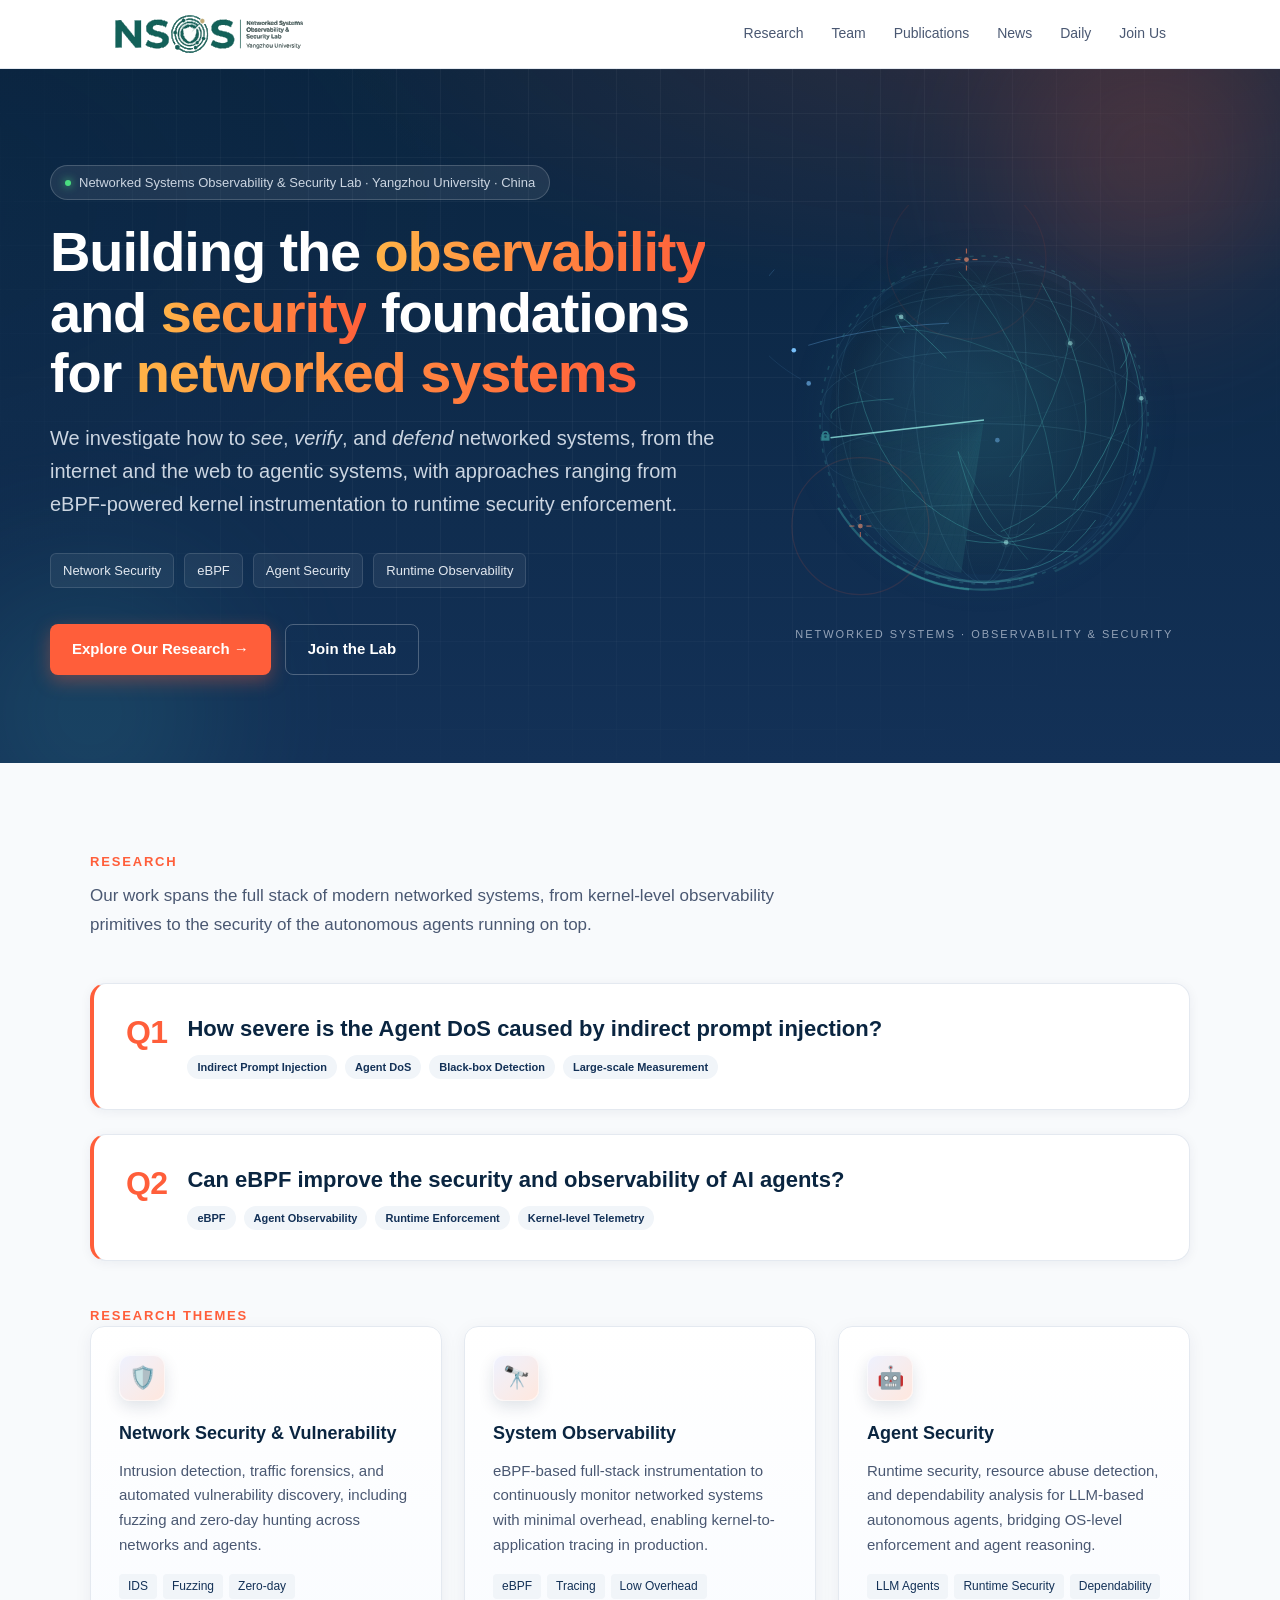
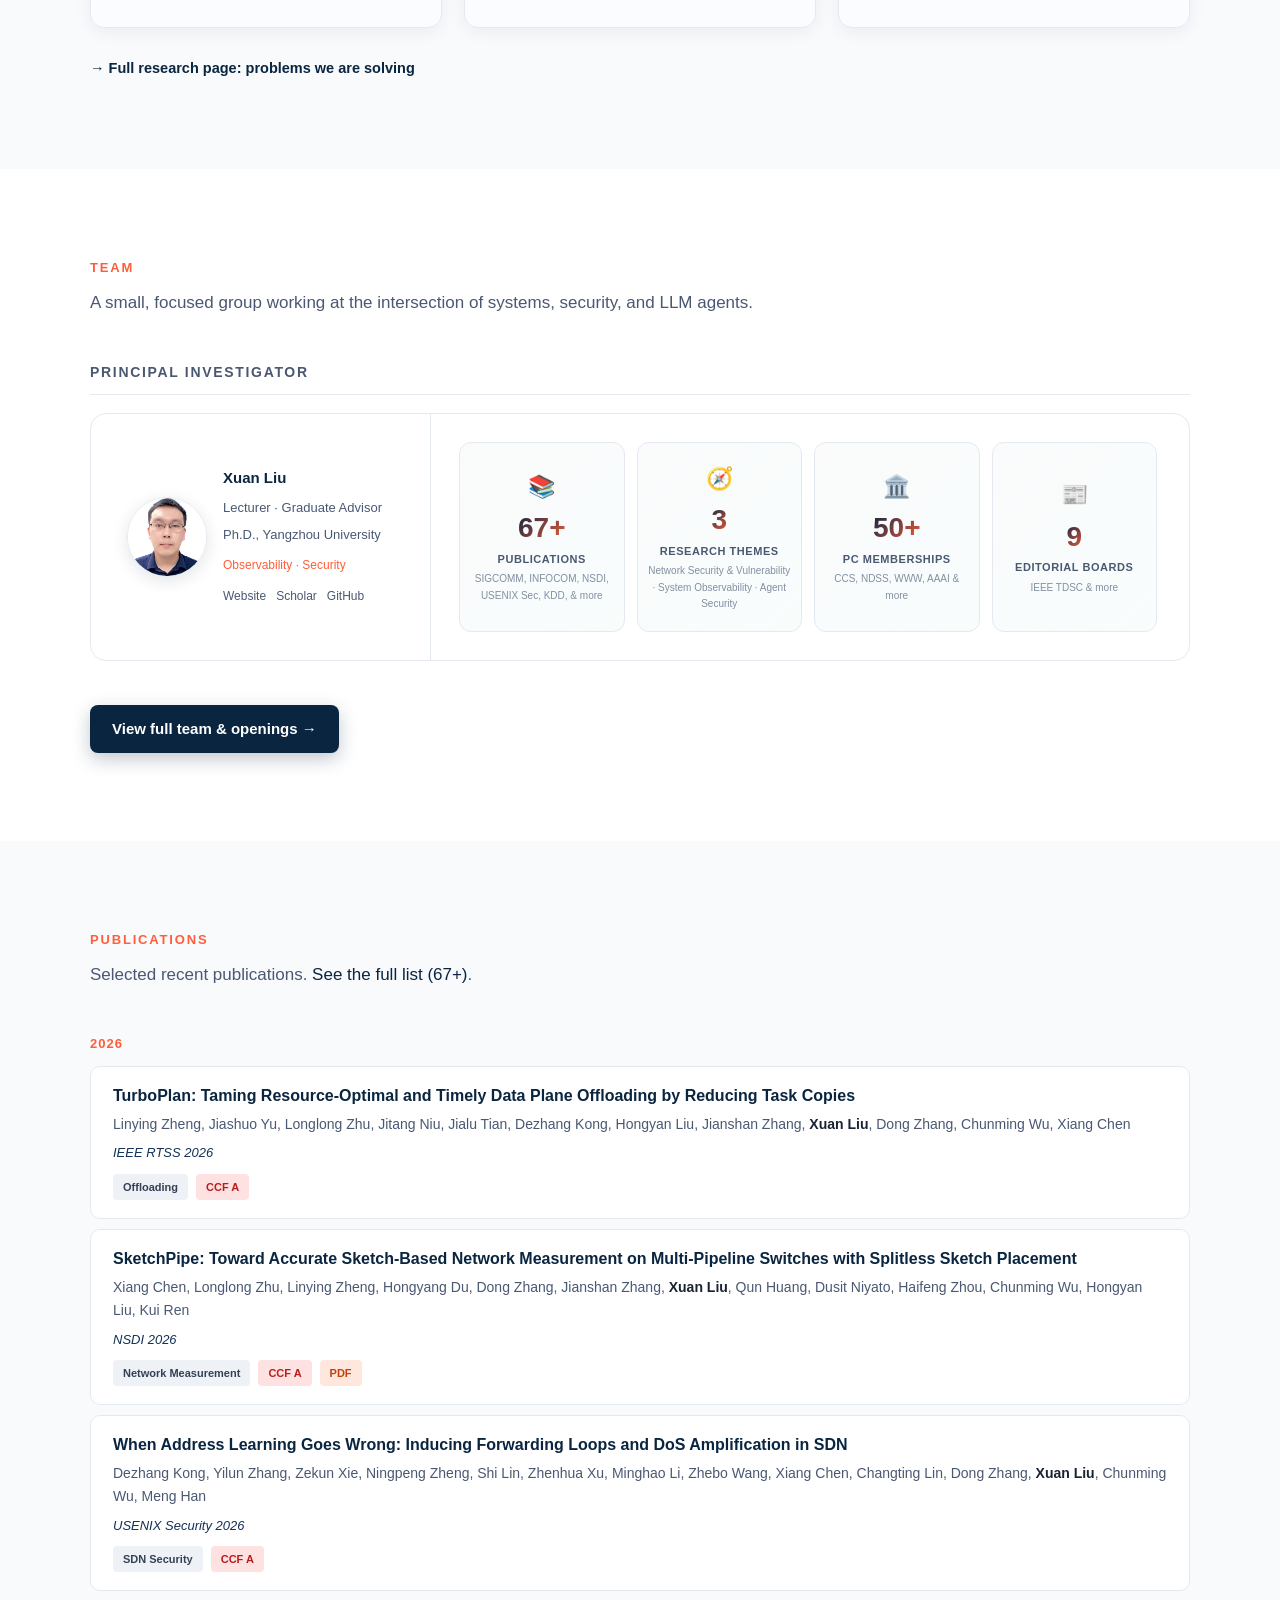
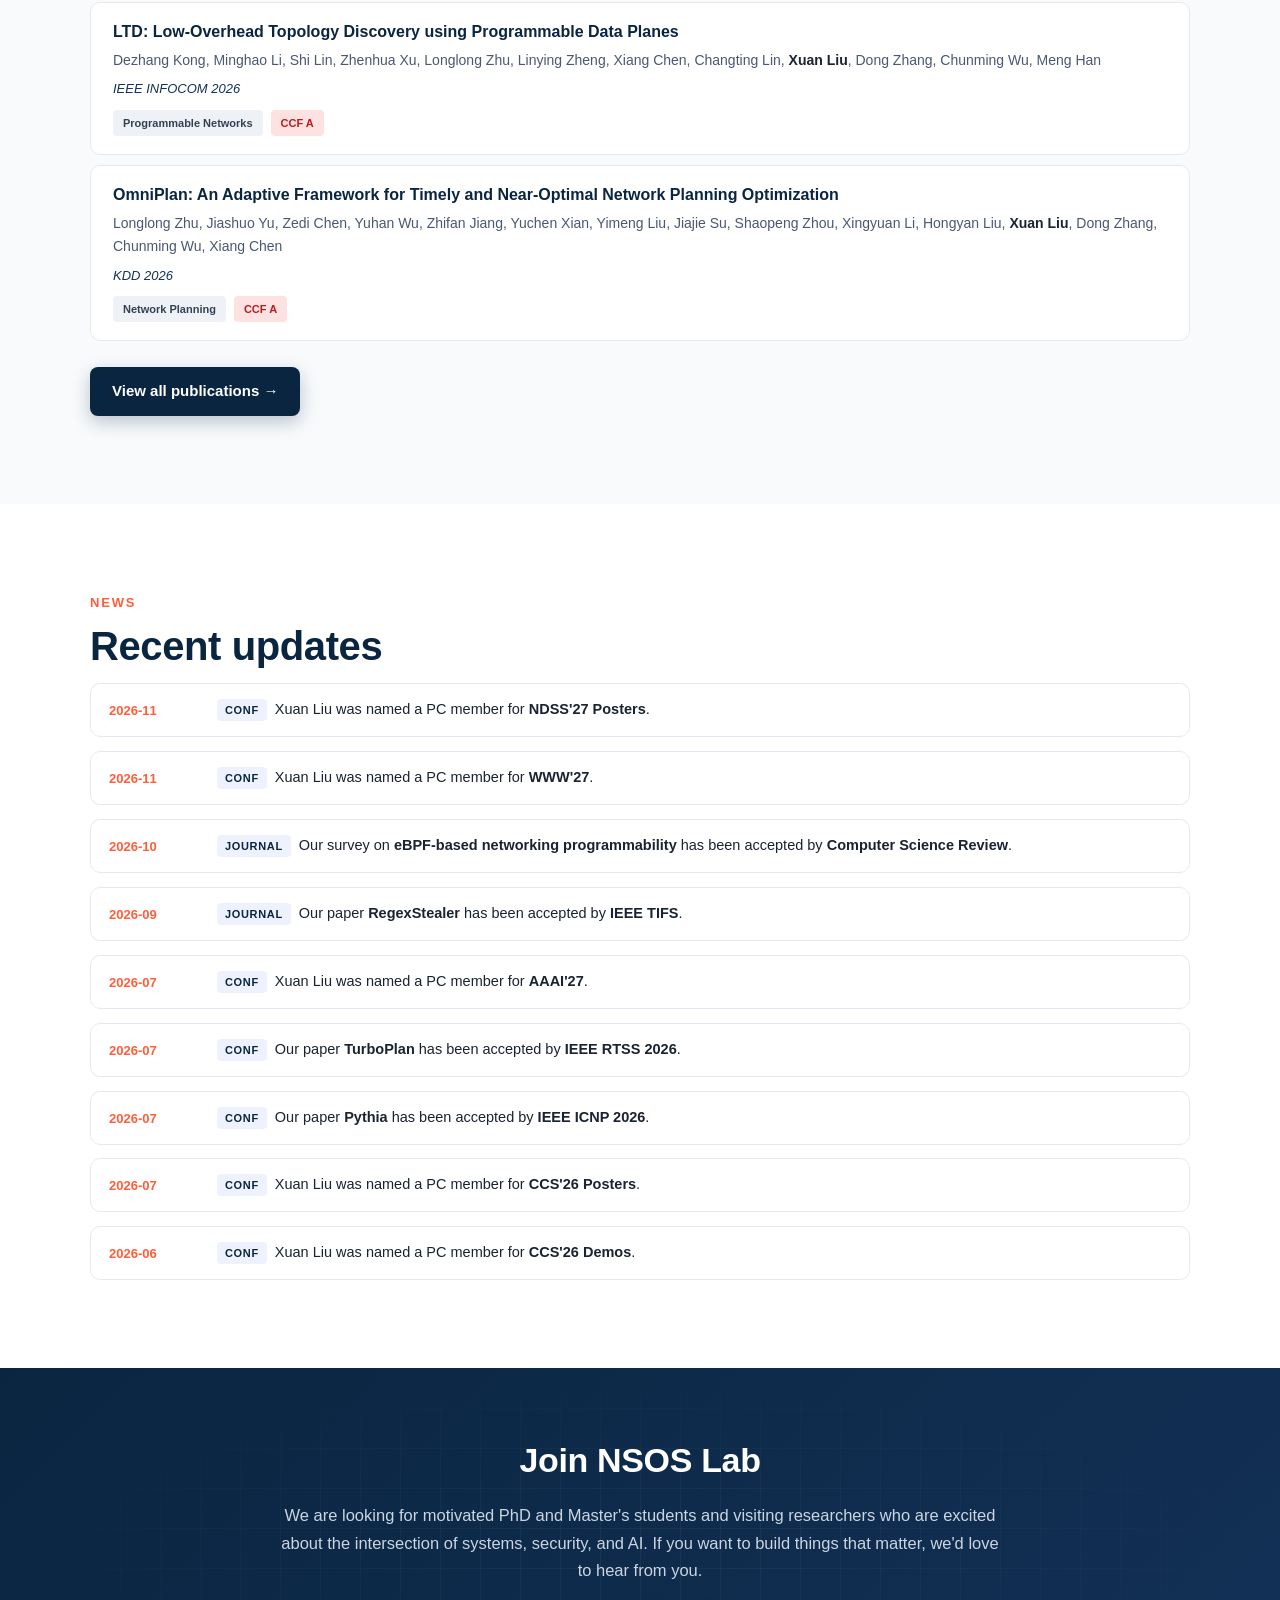
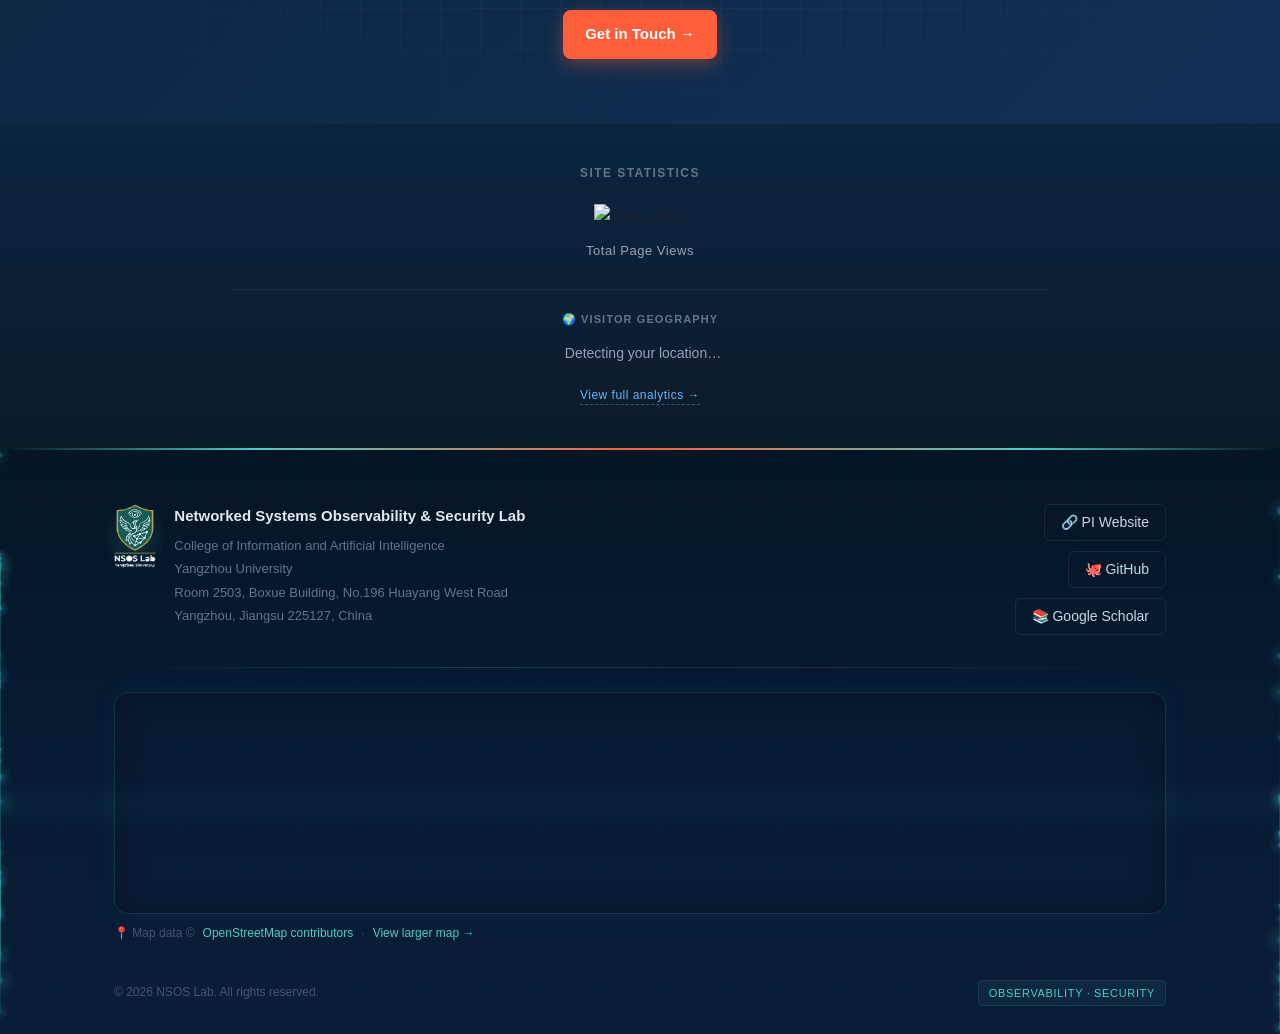
==== index.html @ 39556e84 "PC card subtitle: add WWW and AAAI" ====
<!DOCTYPE html>
<html lang="en">
<head>
<meta charset="UTF-8" />
<meta name="viewport" content="width=device-width, initial-scale=1.0" />
<link rel="icon" type="image/svg+xml" href="assets/favicon.svg" />
<link rel="icon" type="image/png" sizes="32x32" href="assets/favicon-32.png" />
<link rel="apple-touch-icon" href="assets/apple-touch-icon.png" />
<title>NSOS Lab — Networked Systems Observability &amp; Security, Yangzhou University</title>
<meta name="description" content="NSOS Lab at Yangzhou University: network security, eBPF-based system observability, and agent security research. Led by Xuan Liu." />
<link rel="canonical" href="https://nsos-lab.github.io/" />
<meta property="og:site_name" content="NSOS Lab" />
<meta property="og:type" content="website" />
<meta property="og:title" content="NSOS Lab — Networked Systems Observability &amp; Security, Yangzhou University" />
<meta property="og:description" content="NSOS Lab at Yangzhou University: network security, eBPF-based system observability, and agent security research. Led by Xuan Liu." />
<meta property="og:url" content="https://nsos-lab.github.io/" />
<meta property="og:image" content="https://nsos-lab.github.io/assets/og-card.png" />
<meta property="og:image:width" content="1200" />
<meta property="og:image:height" content="630" />
<meta property="og:locale" content="en_US" />
<meta name="twitter:card" content="summary_large_image" />
<meta name="twitter:title" content="NSOS Lab — Networked Systems Observability &amp; Security, Yangzhou University" />
<meta name="twitter:description" content="NSOS Lab at Yangzhou University: network security, eBPF-based system observability, and agent security research. Led by Xuan Liu." />
<meta name="twitter:image" content="https://nsos-lab.github.io/assets/og-card.png" />
<script type="application/ld+json">{"@context": "https://schema.org", "@type": "ResearchOrganization", "name": "Networked Systems Observability & Security Lab", "alternateName": "NSOS Lab", "url": "https://nsos-lab.github.io/", "logo": "https://nsos-lab.github.io/assets/nsos-lab-logo.jpg", "description": "NSOS Lab at Yangzhou University: network security, eBPF-based system observability, and agent security research. Led by Xuan Liu.", "parentOrganization": {"@type": "CollegeOrUniversity", "name": "Yangzhou University", "sameAs": "https://www.yzu.edu.cn/"}, "address": {"@type": "PostalAddress", "streetAddress": "Room 2503, Boxue Building, No.196 Huayang West Road", "addressLocality": "Yangzhou", "addressRegion": "Jiangsu", "postalCode": "225127", "addressCountry": "CN"}, "sameAs": ["http://liuxuan.website", "https://github.com/nsos-lab"]}</script>
<script type="application/ld+json">{"@context": "https://schema.org", "@type": "WebSite", "name": "NSOS Lab", "alternateName": "Networked Systems Observability & Security Lab", "url": "https://nsos-lab.github.io/"}</script>
<script type="application/ld+json">{"@context": "https://schema.org", "@type": "WebPage", "name": "NSOS Lab — Networked Systems Observability & Security, Yangzhou University", "url": "https://nsos-lab.github.io/", "description": "NSOS Lab at Yangzhou University: network security, eBPF-based system observability, and agent security research. Led by Xuan Liu.", "isPartOf": {"@type": "WebSite", "name": "NSOS Lab", "url": "https://nsos-lab.github.io/"}}</script>
<style>
  :root{
    --navy:#0A2540;
    --navy-2:#133157;
    --accent:#FF5E3A;
    --accent-2:#FFB347;
    --bg:#F8FAFC;
    --bg-alt:#FFFFFF;
    --text:#1A2332;
    --text-soft:#4A5872;
    --border:#E4E9F0;
  }
  *{box-sizing:border-box;margin:0;padding:0}
  html{scroll-behavior:smooth}
  body{
    font-family:-apple-system,BlinkMacSystemFont,"Inter","Segoe UI","Helvetica Neue",Arial,sans-serif;
    color:var(--text);
    background:var(--bg);
    line-height:1.65;
    -webkit-font-smoothing:antialiased;
  }
  a{color:var(--navy);text-decoration:none;transition:color .2s}
  a:hover{color:var(--accent)}
  code,pre{font-family:"JetBrains Mono",ui-monospace,Menlo,monospace}

  /* ===== Nav ===== */
  .nav{
    position:sticky;top:0;z-index:50;
    background:rgba(255,255,255,.92);
    backdrop-filter:saturate(180%) blur(12px);
    border-bottom:1px solid var(--border);
  }
  .nav-inner{
    max-width:1100px;margin:0 auto;padding:14px 24px;
    display:flex;align-items:center;justify-content:space-between;
  }
  .logo{display:flex;align-items:center;gap:10px;font-weight:700;color:var(--navy);font-size:18px}
  .logo-mark{
    height:40px;width:auto;display:block;
  }
  .nav-links{display:flex;gap:28px;font-size:14px;font-weight:500}
  .nav-links a{color:var(--text-soft)}
  .nav-links a:hover{color:var(--accent)}
  @media(max-width:720px){.nav-links{display:none}}

  /* ===== Hero ===== */
  .hero{
    background:
      radial-gradient(1200px 500px at 80% -10%,rgba(255,94,58,.15),transparent 60%),
      radial-gradient(1000px 600px at -10% 20%,rgba(19,49,87,.08),transparent 60%),
      linear-gradient(180deg,#0A2540 0%,#133157 100%);
    color:#fff;padding:96px 24px 88px;
    position:relative;overflow:hidden;
  }
  .hero::before{
    content:"";position:absolute;inset:0;
    background-image:
      linear-gradient(rgba(255,255,255,.04) 1px,transparent 1px),
      linear-gradient(90deg,rgba(255,255,255,.04) 1px,transparent 1px);
    background-size:44px 44px;
    mask-image:radial-gradient(ellipse at 50% 30%,black 40%,transparent 80%);
  }
  .hero-wrap{
    max-width:1180px;margin:0 auto;position:relative;z-index:2;
    display:grid;grid-template-columns:1.15fr .85fr;gap:24px;align-items:center;
  }
  .hero-badge{
    display:inline-flex;align-items:center;gap:8px;
    padding:6px 14px;border-radius:999px;
    background:rgba(255,255,255,.08);
    border:1px solid rgba(255,255,255,.18);
    font-size:13px;color:#CBD5E1;margin-bottom:22px;
  }
  .hero-badge .dot{width:6px;height:6px;border-radius:50%;background:#4ADE80;box-shadow:0 0 8px #4ADE80}
  .hero h1{
    font-size:clamp(34px,5vw,56px);
    line-height:1.08;letter-spacing:-.02em;font-weight:800;
    margin-bottom:18px;
  }
  .hero h1 .accent{
    background:linear-gradient(90deg,var(--accent-2),var(--accent));
    -webkit-background-clip:text;background-clip:text;color:transparent;
  }
  .hero .tagline{
    font-size:clamp(17px,1.6vw,20px);
    color:#CBD5E1;max-width:720px;margin-bottom:32px;
  }
  .hero-meta{display:flex;flex-wrap:wrap;gap:10px;margin-bottom:36px}
  .chip{
    font-size:13px;padding:6px 12px;border-radius:6px;
    background:rgba(255,255,255,.06);border:1px solid rgba(255,255,255,.12);
    color:#E2E8F0;
  }
  .hero-cta{display:flex;gap:14px;flex-wrap:wrap}
  .btn{
    display:inline-flex;align-items:center;gap:8px;
    padding:12px 22px;border-radius:8px;font-weight:600;font-size:15px;
    transition:transform .15s,box-shadow .15s;
  }
  .btn-primary{background:var(--accent);color:#fff;box-shadow:0 6px 18px rgba(255,94,58,.35)}
  .btn-primary:hover{transform:translateY(-1px);color:#fff;box-shadow:0 10px 24px rgba(255,94,58,.45)}
  .btn-ghost{background:transparent;color:#fff;border:1px solid rgba(255,255,255,.25)}
  .btn-ghost:hover{background:rgba(255,255,255,.08);color:#fff}

  /* ===== Section base ===== */
  section{padding:88px 24px}
  .section-inner{max-width:1100px;margin:0 auto}
  .section-kicker{
    font-size:13px;font-weight:700;letter-spacing:.14em;
    color:var(--accent);text-transform:uppercase;margin-bottom:10px;
  }
  .section-title{
    font-size:clamp(28px,3.2vw,40px);
    font-weight:800;color:var(--navy);line-height:1.15;letter-spacing:-.01em;
    margin-bottom:14px;
  }
  .section-lead{color:var(--text-soft);max-width:720px;margin-bottom:44px;font-size:17px}


  /* ===== Open problem cards ===== */
  .qcard{
    background:var(--bg-alt);border:1px solid var(--border);
    border-left:4px solid var(--accent);border-radius:16px;
    padding:30px 32px;margin-top:24px;
    box-shadow:0 2px 12px rgba(10,37,64,.06);
  }
  .qhead{display:flex;gap:20px;align-items:flex-start}
  .qnum{
    flex-shrink:0;font-size:32px;font-weight:800;line-height:1;
    color:var(--accent);letter-spacing:-.02em;padding-top:2px;
  }
  .qcard h3{
    font-size:clamp(18px,2vw,22px);color:var(--navy);
    line-height:1.32;font-weight:700;
  }
  .qmeta{display:flex;gap:8px;margin-top:12px;flex-wrap:wrap}
  .qtag{font-size:11px;font-weight:600;padding:3px 10px;border-radius:999px;background:#F1F5F9;color:var(--navy-2)}
  .qbody{margin-top:20px;max-width:860px}
  .qbody h4{
    font-size:12px;letter-spacing:.12em;text-transform:uppercase;
    color:var(--accent);margin-bottom:8px;font-weight:700;
  }
  .qbody p{font-size:14.5px;color:var(--text-soft)}
  .qsubhead{
    margin-top:44px;font-size:13px;font-weight:700;letter-spacing:.14em;
    color:var(--accent);text-transform:uppercase;
  }
  .more-link{display:inline-block;margin-top:28px;font-size:14.5px;font-weight:600;color:var(--navy)}
  .more-link:hover{color:var(--accent)}

  /* ===== Research ===== */
  .research-grid{
    display:grid;grid-template-columns:repeat(auto-fit,minmax(260px,1fr));gap:22px;
  }
  .rcard{
    background:#fff;border:1px solid var(--border);border-radius:14px;padding:28px;
    transition:transform .2s,box-shadow .2s,border-color .2s;
    position:relative;overflow:hidden;
  }
  .rcard:hover{transform:translateY(-4px);box-shadow:0 14px 32px rgba(10,37,64,.08);border-color:transparent}
  .rcard::before{
    content:"";position:absolute;top:0;left:0;right:0;height:3px;
    background:linear-gradient(90deg,var(--navy),var(--accent));
    opacity:0;transition:opacity .25s;
  }
  .rcard:hover::before{opacity:1}
  .ricon{
    width:46px;height:46px;border-radius:11px;
    background:linear-gradient(135deg,#EEF2FF,#FFE7DD);
    display:flex;align-items:center;justify-content:center;font-size:22px;margin-bottom:18px;
  }
  .rcard h3{font-size:18px;font-weight:700;color:var(--navy);margin-bottom:10px}
  .rcard p{color:var(--text-soft);font-size:15px}
  .rtags{display:flex;flex-wrap:wrap;gap:6px;margin-top:16px}
  .rtag{font-size:12px;color:var(--navy-2);background:#F1F5F9;padding:3px 9px;border-radius:4px}

  /* ===== Team ===== */
  #team{background:var(--bg-alt)}
  .team-group{margin-bottom:44px}
  .team-group:last-child{margin-bottom:0}
  .team-group-title{
    font-size:14px;font-weight:700;letter-spacing:.12em;text-transform:uppercase;
    color:var(--text-soft);margin-bottom:18px;padding-bottom:10px;border-bottom:1px solid var(--border);
  }
  .team-grid{display:grid;grid-template-columns:repeat(auto-fill,minmax(220px,1fr));gap:18px}
  /* PI layout: unified card */
  .pi-layout{
    display:grid;
    grid-template-columns:minmax(340px,auto) 1fr;
    gap:0;
    background:#fff;
    border:1px solid var(--border);
    border-radius:16px;
    overflow:hidden;
  }
  @media(max-width:800px){.pi-layout{grid-template-columns:1fr}}
  .pi-left{
    padding:32px 32px 32px 36px;
    display:flex;flex-direction:row;align-items:center;gap:20px;
    border-right:1px solid var(--border);
  }
  @media(max-width:800px){.pi-left{flex-direction:column;border-right:none;border-bottom:1px solid var(--border);text-align:center;padding:28px 24px}}
  .pi-left .member{background:transparent;border:none;padding:0;gap:16px;width:auto;flex-direction:row;align-items:center}
  @media(max-width:800px){.pi-left .member{flex-direction:column}}
  .pi-left .avatar{width:80px;height:80px;font-size:24px;box-shadow:0 4px 16px rgba(10,37,64,.12)}
  .pi-left .member-info{display:flex;flex-direction:column;gap:4px}
  .pi-right{
    padding:28px 32px 28px 28px;
    display:grid;grid-template-columns:repeat(4,1fr);gap:12px;
    align-content:center;
  }
  @media(max-width:1000px) and (min-width:801px){.pi-right{grid-template-columns:1fr 1fr;gap:12px}}
  @media(max-width:800px){.pi-right{grid-template-columns:1fr 1fr;gap:12px;padding:24px}}
  .stat-card{
    background:linear-gradient(135deg,rgba(10,37,64,.02),rgba(78,205,196,.04));
    border:1px solid var(--border);
    border-radius:12px;padding:18px 10px;
    display:flex;flex-direction:column;align-items:center;justify-content:center;
    text-align:center;transition:all .3s ease;position:relative;overflow:hidden;
  }
  .stat-card:hover{border-color:var(--accent-2);transform:translateY(-3px);box-shadow:0 8px 24px rgba(78,205,196,.12)}
  .stat-icon{font-size:22px;margin-bottom:8px}
  a.stat-card{text-decoration:none;color:inherit}
  .stat-card.clickable{cursor:pointer}
  .stat-hint{position:absolute;top:8px;right:10px;font-size:11px;color:var(--accent);opacity:0;transition:opacity .25s;font-weight:600}
  .stat-card:hover .stat-hint{opacity:1}
  /* ===== Stat detail modals ===== */
  .stat-modal{position:fixed;inset:0;z-index:200;display:none;align-items:center;justify-content:center;padding:24px;background:rgba(10,37,64,.55);backdrop-filter:blur(4px)}
  .stat-modal.open{display:flex;animation:modalFade .25s ease}
  .stat-modal-card{background:#fff;border-radius:16px;max-width:540px;width:100%;max-height:80vh;overflow-y:auto;padding:30px 30px 24px;position:relative;box-shadow:0 24px 64px rgba(10,37,64,.3)}
  .stat-modal.open .stat-modal-card{animation:modalPop .32s cubic-bezier(.2,.8,.3,1.08)}
  .stat-modal-card::before{content:'';position:absolute;top:0;left:0;right:0;height:4px;background:linear-gradient(90deg,var(--navy),var(--accent));border-radius:16px 16px 0 0}
  @keyframes modalFade{from{opacity:0}}
  @keyframes modalPop{from{opacity:0;transform:translateY(18px) scale(.97)}}
  .stat-modal-card::-webkit-scrollbar{width:6px}
  .stat-modal-card::-webkit-scrollbar-thumb{background:var(--border);border-radius:3px}
  .stat-modal-card h3{margin:0 0 4px;font-size:19px;color:var(--navy);display:flex;align-items:center;gap:8px}
  .stat-modal-card h3::after{content:'';flex:0 0 28px;height:2px;background:var(--accent);border-radius:1px}
  .stat-modal-card .modal-sub{font-size:12.5px;color:var(--text-soft);margin-bottom:14px}
  .stat-modal-card .modal-foot{font-size:12px;color:var(--text-soft);margin-top:14px;padding-top:12px;border-top:1px solid var(--border)}
  .stat-modal-card ul{margin:0;padding:0;list-style:none}
  .stat-modal-card li{padding:9px 10px;margin:0 -10px;border-radius:8px;border-bottom:1px solid var(--border);font-size:14px;color:var(--text);display:flex;justify-content:space-between;gap:14px;align-items:baseline;transition:background .2s}
  .stat-modal-card li:hover{background:rgba(78,205,196,.07)}
  .stat-modal-card li:last-of-type{border-bottom:none}
  .stat-modal-card li .li-role{color:var(--text-soft);font-size:12px;white-space:nowrap;text-align:right}
  .stat-modal-card li .ptag{flex-shrink:0}
  .modal-close{position:absolute;top:14px;right:16px;border:none;background:none;font-size:22px;color:var(--text-soft);cursor:pointer;line-height:1;padding:2px;transition:color .2s,transform .2s}
  .modal-close:hover{color:var(--navy);transform:rotate(90deg)}
  .stat-number{font-size:28px;font-weight:800;background:linear-gradient(135deg,var(--navy),var(--accent));-webkit-background-clip:text;background-clip:text;color:transparent;line-height:1.1}
  .stat-label{font-size:11px;color:var(--text-soft);margin-top:6px;letter-spacing:.05em;text-transform:uppercase;font-weight:600}
  .stat-sub{font-size:10px;color:rgba(100,116,139,.8);margin-top:3px}
  .member{
    background:#fff;border:1px solid var(--border);border-radius:12px;padding:20px;
    display:flex;flex-direction:column;align-items:flex-start;gap:10px;
    transition:border-color .2s,transform .2s;
  }
  .member:hover{border-color:var(--accent);transform:translateY(-2px)}
  .avatar{
    width:56px;height:56px;border-radius:50%;
    background:linear-gradient(135deg,var(--navy),var(--accent));
    color:#fff;display:flex;align-items:center;justify-content:center;
    font-weight:700;font-size:18px;flex-shrink:0;object-fit:cover;
  }
  img.avatar{padding:0;border:1px solid var(--border)}
  .member-info{flex:1;min-width:0}
  .member-name{font-weight:700;color:var(--navy);font-size:15px}
  .member-role{font-size:13px;color:var(--text-soft);margin-top:2px}
  .member-interest{font-size:12px;color:var(--accent);margin-top:6px}
  .member-links{display:flex;gap:10px;margin-top:8px}
  .member-links a{font-size:12px;color:var(--text-soft)}
  .member-links a:hover{color:var(--accent)}

  /* ===== Publications ===== */
  .pub-year{
    font-size:13px;font-weight:700;color:var(--accent);
    letter-spacing:.08em;margin-bottom:12px;margin-top:28px;
  }
  .pub-year:first-of-type{margin-top:0}
  .pub{
    background:#fff;border:1px solid var(--border);border-radius:10px;
    padding:18px 22px;margin-bottom:10px;
    transition:border-color .2s;
  }
  .pub:hover{border-color:var(--navy)}
  .pub-title{font-weight:600;color:var(--navy);font-size:16px;line-height:1.4}
  .pub-title a:hover{color:var(--accent)}
  .pub-authors{font-size:14px;color:var(--text-soft);margin-top:6px}
  .pub-authors strong{color:var(--text);font-weight:600}
  .pub-venue{font-size:13px;color:var(--navy-2);margin-top:6px;font-style:italic}
  .pub-tags{display:flex;gap:8px;margin-top:10px;flex-wrap:wrap}
  .ptag{
    font-size:11px;font-weight:600;padding:3px 9px;border-radius:4px;
    background:#F1F5F9;color:var(--navy-2);border:1px solid transparent;
  }
  .ptag.pdf{background:#FFE7DD;color:#C2410C}
  .ptag.code{background:#DCFCE7;color:#166534}
  .ptag.tag-topic{background:#EEF2F7;color:#334155}
  .ptag.tier-a{background:#FEE2E2;color:#B91C1C;font-weight:700}
  .ptag.tier-b{background:#FFEDD5;color:#C2410C}
  .ptag.tier-c{background:#E0E7FF;color:#3730A3}
  .ptag.tier-sci{background:#DBEAFE;color:#1D4ED8}
  .ptag.tier-pre{background:#F3E8FF;color:#7E22CE}
  .ptag.tier-cn{background:#FEF9C3;color:#854D0E}
  .ptag.tier-ed{background:#F1F5F9;color:#475569}

  /* ===== News ===== */
  #news{background:var(--bg-alt)}
  .news-list{display:flex;flex-direction:column;gap:14px}
  .news-item{
    display:flex;gap:18px;padding:14px 18px;
    background:#fff;border:1px solid var(--border);border-radius:10px;
  }
  .news-date{
    flex-shrink:0;min-width:90px;font-size:13px;font-weight:700;color:var(--accent);
    padding-top:2px;
  }
  .news-body{flex:1;font-size:14.5px;color:var(--text)}
  .news-tag{
    display:inline-block;font-size:11px;font-weight:700;letter-spacing:.06em;
    padding:2px 8px;border-radius:4px;background:#EEF2FF;color:var(--navy);margin-right:8px;
  }

  /* ===== Join Us ===== */
  .join{
    background:linear-gradient(135deg,var(--navy),var(--navy-2));
    color:#fff;padding:64px 24px;text-align:center;
  }
  .join-inner{max-width:720px;margin:0 auto}
  .join h2{font-size:clamp(26px,3vw,34px);font-weight:800;margin-bottom:14px;letter-spacing:-.01em}
  .join p{color:#CBD5E1;margin-bottom:26px;font-size:16.5px}
  .join .btn-primary{background:var(--accent)}

  /* ===== Footer ===== */
  footer{
    background:linear-gradient(180deg,#041525 0%,#061A30 40%,#0A1E38 100%);
    color:#94A3B8;padding:0;font-size:14px;
    position:relative;overflow:hidden;
  }
  footer::before{
    content:"";position:absolute;top:0;left:0;right:0;height:2px;
    background:linear-gradient(90deg,transparent 0%,#4ECDC4 20%,#FF5E3A 50%,#4ECDC4 80%,transparent 100%);
    animation:footerGlow 4s ease-in-out infinite;
  }
  @keyframes footerGlow{
    0%,100%{opacity:.6}
    50%{opacity:1}
  }
  #footer-net{position:absolute;inset:0;width:100%;height:100%;display:block;z-index:0}
  .footer-content{position:relative;z-index:2}
  .footer-main{
    max-width:1100px;margin:0 auto;padding:56px 24px 32px;
    display:grid;grid-template-columns:auto 1fr auto;gap:40px;align-items:start;
  }
  .footer-brand{display:flex;align-items:flex-start;gap:18px}
  .footer-logo-wrap{
    position:relative;flex-shrink:0;
  }
  .footer-logo-wrap::after{
    content:"";position:absolute;inset:-8px;border-radius:50%;
    background:radial-gradient(circle,rgba(78,205,196,.15),transparent 70%);
    animation:logoPulse 3s ease-in-out infinite;
  }
  @keyframes logoPulse{
    0%,100%{opacity:.5;transform:scale(1)}
    50%{opacity:1;transform:scale(1.08)}
  }
  .footer-logo-wrap img{height:64px;width:auto;display:block;position:relative;z-index:1}
  .footer-brand-text strong{color:#E2E8F0;font-size:15px;display:block;margin-bottom:6px}
  .footer-brand-text span{font-size:13px;color:#64748B;line-height:1.7}
  .footer-links{display:flex;flex-direction:column;gap:10px;align-items:flex-end;justify-content:center}
  .footer-links a{
    color:#CBD5E1;font-size:14px;font-weight:500;
    padding:6px 16px;border-radius:6px;
    border:1px solid rgba(255,255,255,.08);
    transition:all .25s ease;display:inline-flex;align-items:center;gap:6px;
  }
  .footer-links a:hover{
    color:#4ECDC4;border-color:rgba(78,205,196,.4);
    background:rgba(78,205,196,.06);
    box-shadow:0 0 16px rgba(78,205,196,.12);
  }
  .footer-divider{
    max-width:1100px;margin:0 auto;padding:0 24px;
  }
  .footer-divider hr{
    border:none;height:1px;
    background:linear-gradient(90deg,transparent,rgba(78,205,196,.2),rgba(255,94,58,.15),transparent);
  }
  .footer-map{
    max-width:1100px;margin:0 auto;padding:24px 24px 20px;
  }
  .footer-map-frame{
    position:relative;border-radius:14px;overflow:hidden;
    border:1px solid rgba(78,205,196,.15);
    box-shadow:0 0 30px rgba(78,205,196,.06),inset 0 0 30px rgba(0,0,0,.3);
  }
  .footer-map-frame iframe{display:block;width:100%;height:220px;border:none}
  .footer-map-meta{
    margin-top:10px;font-size:12px;color:#475569;
    display:flex;align-items:center;gap:8px;
  }
  .footer-map-meta a{color:#4ECDC4;text-decoration:none;transition:color .2s}
  .footer-map-meta a:hover{color:#FF5E3A}
  .footer-bottom{
    max-width:1100px;margin:0 auto;padding:16px 24px 28px;
    display:flex;justify-content:space-between;align-items:center;
    font-size:12px;color:#475569;
  }
  .footer-bottom .tech-tag{
    font-size:11px;padding:3px 10px;border-radius:4px;
    background:rgba(78,205,196,.06);border:1px solid rgba(78,205,196,.12);
    color:#4ECDC4;letter-spacing:.06em;
  }
  @media(max-width:768px){
    .footer-main{grid-template-columns:1fr;text-align:center;gap:24px}
    .footer-brand{flex-direction:column;align-items:center}
    .footer-links{align-items:center}
    .footer-bottom{flex-direction:column;gap:8px;text-align:center}
  }

  /* ===================================================== */
  /* ===== VISUAL ENHANCEMENT LAYER (content unchanged) ===== */
  /* ===================================================== */

  /* --- Hero 3D globe stage (narrowed) --- */
  .globe-stage{
    position:relative;width:100%;max-width:430px;justify-self:center;
    aspect-ratio:1/1;z-index:2;
  }
  #globe-canvas{position:absolute;inset:0;width:100%;height:100%;display:block}
  .globe-caption{
    position:absolute;left:0;right:0;bottom:-8px;text-align:center;
    font-size:11px;letter-spacing:.18em;text-transform:uppercase;color:#94A3B8;
  }
  @media(max-width:900px){
    .hero-wrap{grid-template-columns:1fr;gap:36px}
    .globe-stage{max-width:300px;order:-1}
  }

  /* --- Animated glowing orbs in hero --- */
  .orb{position:absolute;border-radius:50%;filter:blur(70px);opacity:.5;pointer-events:none;z-index:0}
  .orb-1{width:420px;height:420px;background:radial-gradient(circle,rgba(255,94,58,.55),transparent 70%);top:-120px;right:-80px;animation:float1 14s ease-in-out infinite}
  .orb-2{width:380px;height:380px;background:radial-gradient(circle,rgba(78,205,196,.4),transparent 70%);bottom:-140px;left:-100px;animation:float2 18s ease-in-out infinite}
  @keyframes float1{0%,100%{transform:translate(0,0)}50%{transform:translate(-40px,40px)}}
  @keyframes float2{0%,100%{transform:translate(0,0)}50%{transform:translate(50px,-30px)}}

  /* --- Hero title shimmer sweep --- */
  .hero h1{position:relative}
  .hero h1 .accent{
    background:linear-gradient(90deg,var(--accent-2),var(--accent),var(--accent-2));
    background-size:200% auto;
    -webkit-background-clip:text;background-clip:text;color:transparent;
    animation:shine 5s linear infinite;
  }
  @keyframes shine{to{background-position:200% center}}

  /* --- 3D tilt cards --- */
  .rcard,.qcard,.member,.pub,.news-item{
    transform-style:preserve-3d;will-change:transform;
  }
  .rcard{
    background:linear-gradient(180deg,#ffffff,#FAFCFF);
    box-shadow:0 4px 18px rgba(10,37,64,.06);
    transition:transform .25s ease,box-shadow .3s,border-color .3s;
  }
  .rcard::after{
    content:"";position:absolute;top:0;left:-60%;width:40%;height:100%;
    background:linear-gradient(105deg,transparent,rgba(255,255,255,.7),transparent);
    transform:skewX(-20deg);transition:left .7s ease;pointer-events:none;
  }
  .rcard:hover::after{left:130%}
  .rcard:hover{
    box-shadow:0 22px 48px rgba(10,37,64,.16),0 0 0 1px rgba(255,94,58,.25);
  }

  /* --- Glowing icon --- */
  .ricon{
    position:relative;
    box-shadow:0 6px 16px rgba(10,37,64,.12),inset 0 0 0 1px rgba(255,255,255,.6);
    transition:transform .3s,box-shadow .3s;
  }
  .rcard:hover .ricon{
    transform:translateZ(30px) scale(1.08) rotate(-6deg);
    box-shadow:0 10px 26px rgba(255,94,58,.3);
  }

  /* --- Q card glow border on hover --- */
  .qcard{transition:transform .25s,box-shadow .25s,border-color .25s}
  .qcard:hover{box-shadow:0 18px 44px rgba(10,37,64,.12)}

  /* --- Member hover lift glow --- */
  .member:hover{box-shadow:0 16px 36px rgba(10,37,64,.12)}

  /* --- Scroll reveal --- */
  .reveal{
    opacity:0;transform:translateY(34px);
    transition:opacity .8s cubic-bezier(.2,.7,.2,1),transform .8s cubic-bezier(.2,.7,.2,1);
  }
  .reveal.visible{opacity:1;transform:translateY(0)}

  /* --- Nav scroll glow --- */
  .nav.scrolled{box-shadow:0 8px 30px rgba(10,37,64,.1)}

  /* --- Buttons glow pulse --- */
  .btn-primary{position:relative;overflow:hidden}
  .btn-primary::before{
    content:"";position:absolute;top:0;left:-80%;width:50%;height:100%;
    background:linear-gradient(100deg,transparent,rgba(255,255,255,.45),transparent);
    transform:skewX(-20deg);animation:btnshine 3.5s ease-in-out infinite;
  }
  @keyframes btnshine{0%,60%,100%{left:-80%}30%{left:140%}}

  /* --- Join section animated grid --- */
  .join{position:relative;overflow:hidden}
  .join::before{
    content:"";position:absolute;inset:0;
    background-image:
      linear-gradient(rgba(255,255,255,.05) 1px,transparent 1px),
      linear-gradient(90deg,rgba(255,255,255,.05) 1px,transparent 1px);
    background-size:40px 40px;
    mask-image:radial-gradient(ellipse at center,black,transparent 75%);
    pointer-events:none;
  }
  .join-inner{position:relative;z-index:1}

  /* --- Back to top glow --- */
  #back-to-top:hover{box-shadow:0 6px 24px rgba(255,94,58,.4)}

  @media (prefers-reduced-motion:reduce){
    *,*::before,*::after{animation:none!important;transition:none!important}
    .reveal{opacity:1;transform:none}
  }
</style>
</head>
<body>

<!-- ========== NAV ========== -->
<nav class="nav">
  <div class="nav-inner">
    <a href="#" class="logo">
      <img class="logo-mark" src="assets/nsos-lab-logo-horizontal.svg" alt="NSOS Lab" />
    </a>
    <div class="nav-links">
      <a href="research.html">Research</a>
      <a href="team.html">Team</a>
      <a href="#publications">Publications</a>
      <a href="#news">News</a>
      <a href="daily.html">Daily</a>
      <a href="#join">Join Us</a>
    </div>
  </div>
</nav>

<!-- ========== HERO ========== -->
<header class="hero">
  <div class="orb orb-1"></div>
  <div class="orb orb-2"></div>
  <div class="hero-wrap">
   <div class="hero-copy">
    <div class="hero-badge">
      <span class="dot"></span>
      <span>Networked Systems Observability & Security Lab · Yangzhou University · China</span>
    </div>
    <h1>
      Building the <span class="accent">observability</span><br/>
      and <span class="accent">security</span> foundations<br/>
      for <span class="accent">networked systems</span>
    </h1>
    <p class="tagline">
      We investigate how to <em>see</em>, <em>verify</em>, and <em>defend</em> networked systems, from the internet and the web to agentic systems, with approaches ranging from eBPF-powered kernel instrumentation to runtime security enforcement.
    </p>
    <div class="hero-meta">
      <span class="chip">Network Security</span>
      <span class="chip">eBPF</span>
      <span class="chip">Agent Security</span>
      <span class="chip">Runtime Observability</span>
    </div>
    <div class="hero-cta">
      <a href="#research" class="btn btn-primary">Explore Our Research →</a>
      <a href="#join" class="btn btn-ghost">Join the Lab</a>
    </div>
   </div>
   <div class="globe-stage">
     <canvas id="globe-canvas"></canvas>
     <div class="globe-caption">Networked Systems · Observability &amp; Security</div>
   </div>
  </div>
</header>

<!-- ========== RESEARCH ========== -->
<section id="research">
  <div class="section-inner">
    <div class="section-kicker">Research</div>
    <p class="section-lead">
      Our work spans the full stack of modern networked systems, from kernel-level observability primitives to the security of the autonomous agents running on top.
    </p>

    <div class="qcard">
      <div class="qhead">
        <div class="qnum">Q1</div>
        <div>
          <h3>How severe is the Agent DoS caused by indirect prompt injection?</h3>
          <div class="qmeta">
            <span class="qtag">Indirect Prompt Injection</span>
            <span class="qtag">Agent DoS</span>
            <span class="qtag">Black-box Detection</span>
            <span class="qtag">Large-scale Measurement</span>
          </div>
        </div>
      </div>
    </div>

    <div class="qcard">
      <div class="qhead">
        <div class="qnum">Q2</div>
        <div>
          <h3>Can eBPF improve the security and observability of AI agents?</h3>
          <div class="qmeta">
            <span class="qtag">eBPF</span>
            <span class="qtag">Agent Observability</span>
            <span class="qtag">Runtime Enforcement</span>
            <span class="qtag">Kernel-level Telemetry</span>
          </div>
        </div>
      </div>
    </div>

    <div class="qsubhead">Research Themes</div>
    <div class="research-grid">

      <div class="rcard">
        <div class="ricon">🛡️</div>
        <h3>Network Security &amp; Vulnerability</h3>
        <p>Intrusion detection, traffic forensics, and automated vulnerability discovery, including fuzzing and zero-day hunting across networks and agents.</p>
        <div class="rtags">
          <span class="rtag">IDS</span>
          <span class="rtag">Fuzzing</span>
          <span class="rtag">Zero-day</span>
        </div>
      </div>

      <div class="rcard">
        <div class="ricon">🔭</div>
        <h3>System Observability</h3>
        <p>eBPF-based full-stack instrumentation to continuously monitor networked systems with minimal overhead, enabling kernel-to-application tracing in production.</p>
        <div class="rtags">
          <span class="rtag">eBPF</span>
          <span class="rtag">Tracing</span>
          <span class="rtag">Low Overhead</span>
        </div>
      </div>

      <div class="rcard">
        <div class="ricon">🤖</div>
        <h3>Agent Security</h3>
        <p>Runtime security, resource abuse detection, and dependability analysis for LLM-based autonomous agents, bridging OS-level enforcement and agent reasoning.</p>
        <div class="rtags">
          <span class="rtag">LLM Agents</span>
          <span class="rtag">Runtime Security</span>
          <span class="rtag">Dependability</span>
        </div>
      </div>

    </div>
    <a class="more-link" href="research.html">→ Full research page: problems we are solving</a>
  </div>
</section>

<!-- ========== TEAM ========== -->
<section id="team">
  <div class="section-inner">
    <div class="section-kicker">Team</div>
    <p class="section-lead">
      A small, focused group working at the intersection of systems, security, and LLM agents.
    </p>

    <div class="team-group">
      <div class="team-group-title">Principal Investigator</div>
      <div class="pi-layout">
        <div class="pi-left">
          <div class="member">
            <img class="avatar" src="assets/team/xuan-liu.jpg?v=3" alt="Xuan Liu" />
            <div class="member-info">
              <div class="member-name">Xuan Liu</div>
              <div class="member-role">Lecturer · Graduate Advisor</div>
              <div class="member-role">Ph.D., Yangzhou University</div>
              <div class="member-interest">Observability · Security</div>
              <div class="member-links">
                <a href="http://liuxuan.website" target="_blank" rel="noopener">Website</a>
                <a href="https://scholar.google.com/citations?user=N95MHnkAAAAJ&hl=en" target="_blank" rel="noopener">Scholar</a>
                <a href="https://github.com/yusuf1126" target="_blank" rel="noopener">GitHub</a>
              </div>
            </div>
          </div>
        </div>
        <div class="pi-right">
          <a class="stat-card" href="publications.html">
            <div class="stat-icon">📚</div>
            <div class="stat-number">67+</div>
            <div class="stat-label">Publications</div>
            <div class="stat-sub">SIGCOMM, INFOCOM, NSDI, USENIX Sec, KDD, &amp; more</div>
            <span class="stat-hint">View →</span>
          </a>
          <a class="stat-card" href="research.html">
            <div class="stat-icon">🧭</div>
            <div class="stat-number">3</div>
            <div class="stat-label">Research Themes</div>
            <div class="stat-sub">Network Security &amp; Vulnerability · System Observability · Agent Security</div>
            <span class="stat-hint">View →</span>
          </a>
          <div class="stat-card clickable" onclick="openStatModal('modal-pc')">
            <div class="stat-icon">🏛️</div>
            <div class="stat-number">50+</div>
            <div class="stat-label">PC Memberships</div>
            <div class="stat-sub">CCS, NDSS, WWW, AAAI &amp; more</div>
            <span class="stat-hint">Details +</span>
          </div>
          <div class="stat-card clickable" onclick="openStatModal('modal-eb')">
            <div class="stat-icon">📰</div>
            <div class="stat-number">9</div>
            <div class="stat-label">Editorial Boards</div>
            <div class="stat-sub">IEEE TDSC & more</div>
            <span class="stat-hint">Details +</span>
          </div>
        </div>
      </div>
    </div>

    <div style="margin-top:26px">
      <a class="btn btn-primary" style="background:var(--navy);box-shadow:0 6px 18px rgba(10,37,64,.25)" href="team.html">View full team &amp; openings →</a>
    </div>

  </div>
</section>

<!-- ========== PUBLICATIONS ========== -->
<section id="publications">
  <div class="section-inner">
    <div class="section-kicker">Publications</div>
    <p class="section-lead">Selected recent publications. <a href="publications.html">See the full list (67+)</a>.</p>
    <div class="pub-year">2026</div>
    <div class="pub">
      <div class="pub-title">TurboPlan: Taming Resource-Optimal and Timely Data Plane Offloading by Reducing Task Copies</div>
      <div class="pub-authors">Linying Zheng, Jiashuo Yu, Longlong Zhu, Jitang Niu, Jialu Tian, Dezhang Kong, Hongyan Liu, Jianshan Zhang, <strong>Xuan Liu</strong>, Dong Zhang, Chunming Wu, Xiang Chen</div>
      <div class="pub-venue">IEEE RTSS 2026</div>
      <div class="pub-tags"><span class="ptag tag-topic">Offloading</span><span class="ptag tier-a">CCF A</span></div>
    </div>
    <div class="pub">
      <div class="pub-title"><a href="https://www.usenix.org/system/files/nsdi26-chen-xiang.pdf" target="_blank" rel="noopener">SketchPipe: Toward Accurate Sketch-Based Network Measurement on Multi-Pipeline Switches with Splitless Sketch Placement</a></div>
      <div class="pub-authors">Xiang Chen, Longlong Zhu, Linying Zheng, Hongyang Du, Dong Zhang, Jianshan Zhang, <strong>Xuan Liu</strong>, Qun Huang, Dusit Niyato, Haifeng Zhou, Chunming Wu, Hongyan Liu, Kui Ren</div>
      <div class="pub-venue">NSDI 2026</div>
      <div class="pub-tags"><span class="ptag tag-topic">Network Measurement</span><span class="ptag tier-a">CCF A</span><span class="ptag pdf">PDF</span></div>
    </div>
    <div class="pub">
      <div class="pub-title">When Address Learning Goes Wrong: Inducing Forwarding Loops and DoS Amplification in SDN</div>
      <div class="pub-authors">Dezhang Kong, Yilun Zhang, Zekun Xie, Ningpeng Zheng, Shi Lin, Zhenhua Xu, Minghao Li, Zhebo Wang, Xiang Chen, Changting Lin, Dong Zhang, <strong>Xuan Liu</strong>, Chunming Wu, Meng Han</div>
      <div class="pub-venue">USENIX Security 2026</div>
      <div class="pub-tags"><span class="ptag tag-topic">SDN Security</span><span class="ptag tier-a">CCF A</span></div>
    </div>
    <div class="pub">
      <div class="pub-title">LTD: Low-Overhead Topology Discovery using Programmable Data Planes</div>
      <div class="pub-authors">Dezhang Kong, Minghao Li, Shi Lin, Zhenhua Xu, Longlong Zhu, Linying Zheng, Xiang Chen, Changting Lin, <strong>Xuan Liu</strong>, Dong Zhang, Chunming Wu, Meng Han</div>
      <div class="pub-venue">IEEE INFOCOM 2026</div>
      <div class="pub-tags"><span class="ptag tag-topic">Programmable Networks</span><span class="ptag tier-a">CCF A</span></div>
    </div>
    <div class="pub">
      <div class="pub-title">OmniPlan: An Adaptive Framework for Timely and Near-Optimal Network Planning Optimization</div>
      <div class="pub-authors">Longlong Zhu, Jiashuo Yu, Zedi Chen, Yuhan Wu, Zhifan Jiang, Yuchen Xian, Yimeng Liu, Jiajie Su, Shaopeng Zhou, Xingyuan Li, Hongyan Liu, <strong>Xuan Liu</strong>, Dong Zhang, Chunming Wu, Xiang Chen</div>
      <div class="pub-venue">KDD 2026</div>
      <div class="pub-tags"><span class="ptag tag-topic">Network Planning</span><span class="ptag tier-a">CCF A</span></div>
    </div>
    <div style="margin-top:26px">
      <a class="btn btn-primary" style="background:var(--navy);box-shadow:0 6px 18px rgba(10,37,64,.25)" href="publications.html">View all publications →</a>
    </div>
  </div>
</section>

<!-- ========== NEWS ========== -->
<section id="news">
  <div class="section-inner">
    <div class="section-kicker">News</div>
    <h2 class="section-title">Recent updates</h2>

    <div class="news-list">
      <div class="news-item">
        <div class="news-date">2026-11</div>
        <div class="news-body"><span class="news-tag">CONF</span>Xuan Liu was named a PC member for <strong>NDSS'27 Posters</strong>.</div>
      </div>
      <div class="news-item">
        <div class="news-date">2026-11</div>
        <div class="news-body"><span class="news-tag">CONF</span>Xuan Liu was named a PC member for <strong>WWW'27</strong>.</div>
      </div>
      <div class="news-item">
        <div class="news-date">2026-10</div>
        <div class="news-body"><span class="news-tag">JOURNAL</span>Our survey on <strong>eBPF-based networking programmability</strong> has been accepted by <strong>Computer Science Review</strong>.</div>
      </div>
      <div class="news-item">
        <div class="news-date">2026-09</div>
        <div class="news-body"><span class="news-tag">JOURNAL</span>Our paper <strong>RegexStealer</strong> has been accepted by <strong>IEEE TIFS</strong>.</div>
      </div>
      <div class="news-item">
        <div class="news-date">2026-07</div>
        <div class="news-body"><span class="news-tag">CONF</span>Xuan Liu was named a PC member for <strong>AAAI'27</strong>.</div>
      </div>
      <div class="news-item">
        <div class="news-date">2026-07</div>
        <div class="news-body"><span class="news-tag">CONF</span>Our paper <strong>TurboPlan</strong> has been accepted by <strong>IEEE RTSS 2026</strong>.</div>
      </div>
      <div class="news-item">
        <div class="news-date">2026-07</div>
        <div class="news-body"><span class="news-tag">CONF</span>Our paper <strong>Pythia</strong> has been accepted by <strong>IEEE ICNP 2026</strong>.</div>
      </div>
      <div class="news-item">
        <div class="news-date">2026-07</div>
        <div class="news-body"><span class="news-tag">CONF</span>Xuan Liu was named a PC member for <strong>CCS'26 Posters</strong>.</div>
      </div>
      <div class="news-item">
        <div class="news-date">2026-06</div>
        <div class="news-body"><span class="news-tag">CONF</span>Xuan Liu was named a PC member for <strong>CCS'26 Demos</strong>.</div>
      </div>
    </div>
  </div>
</section>

<!-- ========== JOIN US ========== -->
<section id="join" class="join">
  <div class="join-inner">
    <h2>Join NSOS Lab</h2>
    <p>
      We are looking for motivated PhD and Master's students and visiting researchers who are excited about the intersection of systems, security, and AI. If you want to build things that matter, we'd love to hear from you.
    </p>
    <a href="mailto:yusuf@yzu.edu.cn" class="btn btn-primary">Get in Touch →</a>
  </div>
</section>

<!-- ========== VISITOR STATS ========== -->
<section id="stats" style="padding:40px 24px;background:linear-gradient(180deg,#0A2540 0%,#0D1B2A 100%);border-top:1px solid rgba(255,255,255,.06)">
  <div style="max-width:820px;margin:0 auto;text-align:center">
    <div style="font-size:12px;letter-spacing:.12em;text-transform:uppercase;color:#64748B;margin-bottom:20px;font-weight:600">Site Statistics</div>
    <div style="display:flex;justify-content:center;align-items:center;gap:48px;flex-wrap:wrap;margin-bottom:28px">
      <div style="display:flex;flex-direction:column;align-items:center;gap:8px">
        <img src="https://hits.sh/nsos-lab.github.io.svg?label=visits&color=4ECDC4&labelColor=1A6B5A" alt="Total Visits" style="height:28px"/>
        <div style="font-size:13px;color:#94A3B8;letter-spacing:.04em">Total Page Views</div>
      </div>
    </div>
    <div style="border-top:1px solid rgba(255,255,255,.06);padding-top:20px">
      <div style="font-size:11px;letter-spacing:.1em;text-transform:uppercase;color:#64748B;margin-bottom:14px;font-weight:600">🌍 Visitor Geography</div>
      <div id="visitor-geo" style="display:flex;justify-content:center;align-items:center;gap:24px;flex-wrap:wrap;font-size:14px;color:#94A3B8">
        <span style="display:inline-flex;align-items:center;gap:6px">
          <span id="geo-flag" style="font-size:20px"></span>
          <span id="geo-location">Detecting your location…</span>
        </span>
      </div>
      <div style="margin-top:16px">
        <a href="https://nsos-lab.goatcounter.com/" target="_blank" rel="noopener" style="font-size:12px;color:#64B5F6;text-decoration:none;letter-spacing:.04em;border-bottom:1px dashed rgba(100,181,246,.4);padding-bottom:2px;transition:all .2s">View full analytics →</a>
      </div>
    </div>
  </div>
</section>

<!-- ========== FOOTER ========== -->
<footer>
  <canvas id="footer-net"></canvas>
  <div class="footer-content">
    <div class="footer-main">
      <div class="footer-brand">
        <div class="footer-logo-wrap">
          <img src="assets/nsos-lab-logo-shield-footer.svg" alt="NSOS Lab" />
        </div>
        <div class="footer-brand-text">
          <strong>Networked Systems Observability &amp; Security Lab</strong>
          <span>College of Information and Artificial Intelligence<br/>Yangzhou University<br/>Room 2503, Boxue Building, No.196 Huayang West Road<br/>Yangzhou, Jiangsu 225127, China</span>
        </div>
      </div>
      <div></div>
      <div class="footer-links">
        <a href="http://liuxuan.website" target="_blank">🔗 PI Website</a>
        <a href="https://github.com/nsos-lab" target="_blank">🐙 GitHub</a>
        <a href="https://scholar.google.com/citations?user=N95MHnkAAAAJ&hl=en" target="_blank" rel="noopener">📚 Google Scholar</a>
      </div>
    </div>
    <div class="footer-divider"><hr/></div>
    <div class="footer-map">
      <div class="footer-map-frame">
        <iframe title="NSOS Lab location" src="https://www.openstreetmap.org/export/embed.html?bbox=119.3830%2C32.3389%2C119.3990%2C32.3469&layer=mapnik&marker=32.3429%2C119.3910" loading="lazy"></iframe>
      </div>
      <div class="footer-map-meta">
        <span>📍 Map data &copy;</span>
        <a href="https://www.openstreetmap.org/copyright" target="_blank" rel="noopener">OpenStreetMap contributors</a>
        <span>&middot;</span>
        <a href="https://www.openstreetmap.org/?mlat=32.3429&mlon=119.3910#map=16/32.3429/119.3910" target="_blank" rel="noopener">View larger map &rarr;</a>
      </div>
    </div>
    <div class="footer-bottom">
      <span>&copy; 2026 NSOS Lab. All rights reserved.</span>
      <span class="tech-tag">OBSERVABILITY · SECURITY</span>
    </div>
  </div>
</footer>

<button id="back-to-top" aria-label="Back to top" style="position:fixed;right:28px;bottom:28px;z-index:99;width:44px;height:44px;border-radius:50%;border:1px solid #E4E9F0;background:#FFFFFF;color:#FF5E3A;font-size:18px;display:flex;align-items:center;justify-content:center;padding:0;cursor:pointer;opacity:0;pointer-events:none;transition:opacity .3s;box-shadow:0 4px 16px rgba(10,37,64,.18)">&uarr;</button>
<script>
(function(){
  var reduce = window.matchMedia('(prefers-reduced-motion: reduce)').matches;
  var canvas=document.getElementById('globe-canvas');
  var ctx=canvas.getContext('2d');
  var W=0,H=0,DPR=1;

  var N=240, pts=[];
  (function(){
    var k=Math.PI*(3-Math.sqrt(5));
    for(var i=0;i<N;i++){
      var y=1-(i/(N-1))*2, rad=Math.sqrt(1-y*y), th=k*i;
      pts.push({x:Math.cos(th)*rad,y:y,z:Math.sin(th)*rad,hub:(i%26===0)});
    }
  })();

  var arcs=[];
  (function(){
    for(var a=0;a<14;a++){
      var i=Math.floor(Math.random()*N),j=Math.floor(Math.random()*N);
      while(j===i)j=Math.floor(Math.random()*N);
      arcs.push({a:i,b:j});
    }
  })();

  var grid=[];
  (function(){
    var SEG=64;
    [-.66,-.33,0,.33,.66].forEach(function(yy){
      var ring=[]; var rr=Math.sqrt(1-yy*yy);
      for(var t=0;t<=SEG;t++){var a=t/SEG*Math.PI*2;ring.push({x:Math.cos(a)*rr,y:yy,z:Math.sin(a)*rr});}
      grid.push(ring);
    });
    for(var p=0;p<6;p++){
      var phi=p/6*Math.PI, mer=[];
      for(var t=0;t<=SEG;t++){var a=t/SEG*Math.PI*2;mer.push({x:Math.cos(phi)*Math.cos(a),y:Math.sin(a),z:Math.sin(phi)*Math.cos(a)});}
      grid.push(mer);
    }
  })();

  var targets=[38,96,152,205].map(function(idx){return {idx:idx,phase:Math.random()};});

  var pings=[];
  for(var q=0;q<6;q++){pings.push({arc:q%arcs.length,u:Math.random(),sp:.0012+Math.random()*.001});}

  var sats=[];
  for(var s=0;s<4;s++){sats.push({ang:Math.random()*Math.PI*2,tilt:(Math.random()-.5)*.9,sp:.002+Math.random()*.0025,rr:1.35+Math.random()*.2});}

  /* ---- security: shield arcs, firewall, threats, locks ---- */
  var shieldArcs=[];
  (function(){
    for(var i=0;i<5;i++){
      shieldArcs.push({
        startAngle: Math.random()*Math.PI*2,
        sweep: 0.4+Math.random()*0.6,
        radius: 1.08+Math.random()*0.06,
        speed: 0.0008+Math.random()*0.001,
        tilt: (Math.random()-0.5)*0.8
      });
    }
  })();

  var firewallNodes=[];
  (function(){
    for(var i=0;i<3;i++){
      firewallNodes.push({
        startAngle: (i/3)*Math.PI*2,
        radius: 1.14,
        speed: -0.0006,
        tilt: 0.15
      });
    }
  })();

  var threatNodes=[73,148,219].map(function(idx){return {idx:idx,phase:Math.random()};});
  var lockedNodes=[26,85,130,188];

  var rotY=0,rotX=.32,targetRX=.32,mx=0,my=0,velY=.0035;
  var stage=canvas.parentElement;
  stage.addEventListener('mousemove',function(e){
    var r=stage.getBoundingClientRect();
    mx=(e.clientX-r.left)/r.width-.5; my=(e.clientY-r.top)/r.height-.5;
  });
  stage.addEventListener('mouseleave',function(){mx=0;my=0});

  function resize(){
    var r=stage.getBoundingClientRect();
    DPR=Math.min(window.devicePixelRatio||1,2);
    W=r.width;H=r.height;
    canvas.width=W*DPR;canvas.height=H*DPR;
    ctx.setTransform(DPR,0,0,DPR,0,0);
  }
  function rot(p,ay,ax){
    var cy=Math.cos(ay),sy=Math.sin(ay);
    var x1=p.x*cy+p.z*sy,z1=-p.x*sy+p.z*cy,y1=p.y;
    var cx=Math.cos(ax),sx=Math.sin(ax);
    return {x:x1,y:y1*cx-z1*sx,z:y1*sx+z1*cx};
  }
  var focal=3.2, radius=0;
  function project(v){
    var sc=focal/(focal-v.z);
    return {x:W/2+v.x*radius*sc,y:H/2+v.y*radius*sc,s:sc,z:v.z};
  }
  function bezierPoint(p0,p1,p2,u){
    var a=(1-u)*(1-u),b=2*(1-u)*u,c=u*u;
    return {x:a*p0.x+b*p1.x+c*p2.x,y:a*p0.y+b*p1.y+c*p2.y};
  }

  var t0=performance.now();
  function frame(now){
    var time=now-t0;
    ctx.clearRect(0,0,W,H);
    radius=Math.min(W,H)*0.36;
    var cxp=W/2,cyp=H/2;

    if(!reduce){targetRX=.32+my*0.7;rotY+=velY+mx*0.012;rotX+=(targetRX-rotX)*0.05;}
    var ay=rotY,ax=rotX;

    var g=ctx.createRadialGradient(cxp,cyp,radius*.2,cxp,cyp,radius*1.25);
    g.addColorStop(0,'rgba(78,205,196,0.20)');
    g.addColorStop(.6,'rgba(78,205,196,0.08)');
    g.addColorStop(1,'rgba(10,37,64,0)');
    ctx.fillStyle=g;ctx.beginPath();ctx.arc(cxp,cyp,radius*1.25,0,Math.PI*2);ctx.fill();

    var sg=ctx.createRadialGradient(cxp-radius*.4,cyp-radius*.4,radius*.1,cxp,cyp,radius);
    sg.addColorStop(0,'rgba(24,52,82,0.42)');
    sg.addColorStop(.8,'rgba(14,30,50,0.30)');
    sg.addColorStop(1,'rgba(10,25,42,0.12)');
    ctx.fillStyle=sg;ctx.beginPath();ctx.arc(cxp,cyp,radius,0,Math.PI*2);ctx.fill();

    /* firewall ring: dashed ring rotating around sphere */
    ctx.save();
    ctx.beginPath();
    ctx.arc(cxp,cyp,radius*1.06,0,Math.PI*2);
    ctx.strokeStyle='rgba(78,205,196,0.18)';
    ctx.lineWidth=1.5;
    ctx.setLineDash([4,8]);
    ctx.lineDashOffset=-time*0.02;
    ctx.stroke();
    ctx.setLineDash([]);
    ctx.restore();

    /* shield arcs: protective arcs */
    shieldArcs.forEach(function(arc){
      if(!reduce) arc.startAngle+=arc.speed;
      var r=arc.radius*radius;
      ctx.beginPath();
      for(var i=0;i<=32;i++){
        var t=i/32;
        var theta=arc.startAngle+arc.sweep*t;
        var x3=Math.cos(theta)*r;
        var y3=Math.sin(theta)*r*Math.cos(arc.tilt);
        var z3=Math.sin(theta)*r*Math.sin(arc.tilt);
        var depth=(z3+radius)/(2*radius);
        if(i===0)ctx.moveTo(cxp+x3,cyp+y3);
        else ctx.lineTo(cxp+x3,cyp+y3);
      }
      var alpha=0.25+0.15*Math.sin(time*0.002+arc.startAngle);
      ctx.strokeStyle='rgba(78,205,196,'+alpha.toFixed(3)+')';
      ctx.lineWidth=2.2;
      ctx.stroke();
    });

    grid.forEach(function(line){
      var pp=line.map(function(v){var rz=rot(v,ay,ax);return {p:project(rz),z:rz.z};});
      for(var i=0;i<pp.length-1;i++){
        var f=Math.max(0,((pp[i].z+pp[i+1].z)/2+1)/2);
        ctx.beginPath();ctx.moveTo(pp[i].p.x,pp[i].p.y);ctx.lineTo(pp[i+1].p.x,pp[i+1].p.y);
        ctx.strokeStyle='rgba(120,200,220,'+(0.05+0.16*f).toFixed(3)+')';
        ctx.lineWidth=.6;ctx.stroke();
      }
    });

    arcs.forEach(function(arc){
      var A=pts[arc.a],B=pts[arc.b];
      var mid={x:(A.x+B.x)/2,y:(A.y+B.y)/2,z:(A.z+B.z)/2};
      var ml=Math.hypot(mid.x,mid.y,mid.z)||1;
      mid={x:mid.x/ml*1.05,y:mid.y/ml*1.05,z:mid.z/ml*1.05};
      var pA=project(rot(A,ay,ax)),pM=project(rot(mid,ay,ax)),pB=project(rot(B,ay,ax));
      var depth=(pA.z+pB.z)/2, alpha=.08+.38*Math.max(0,(depth+1)/2);
      ctx.beginPath();ctx.moveTo(pA.x,pA.y);ctx.quadraticCurveTo(pM.x,pM.y,pB.x,pB.y);
      ctx.strokeStyle='rgba(88,210,202,'+alpha.toFixed(3)+')';ctx.lineWidth=1;ctx.stroke();
    });

    var proj=[];
    for(var i=0;i<pts.length;i++){var rv=rot(pts[i],ay,ax);proj.push({p:project(rv),z:rv.z,hub:pts[i].hub});}
    var order=proj.map(function(_,i){return i});order.sort(function(a,b){return proj[a].z-proj[b].z});
    order.forEach(function(idx){
      var q=proj[idx],front=(q.z+1)/2,size=(.8+front*1.9)*q.s;
      if(q.hub){
        var pulse=.6+.4*Math.sin(time*.004+idx);
        ctx.beginPath();ctx.arc(q.p.x,q.p.y,size*3.4*pulse,0,Math.PI*2);
        ctx.fillStyle='rgba(255,94,58,'+(0.16*front+0.03).toFixed(3)+')';ctx.fill();
        ctx.beginPath();ctx.arc(q.p.x,q.p.y,size*1.6,0,Math.PI*2);
        ctx.fillStyle='rgba(255,104,68,'+(0.55+0.4*front).toFixed(3)+')';ctx.fill();
      } else {
        ctx.beginPath();ctx.arc(q.p.x,q.p.y,size,0,Math.PI*2);
        var mix=front,rC=Math.round(88+(255-88)*mix*.5),gC=Math.round(210-(210-104)*mix*.6),bC=Math.round(202-(202-68)*mix*.5);
        ctx.fillStyle='rgba('+rC+','+gC+','+bC+','+(0.25+0.7*front).toFixed(3)+')';ctx.fill();
      }
    });

    targets.forEach(function(tg){
      var v=rot(pts[tg.idx],ay,ax);
      if(v.z<0.15)return;
      var pr=project(v),front=(v.z+1)/2;
      var cyc=((time*.0007+tg.phase)%1);
      var rr2=6+cyc*radius*.55;
      ctx.beginPath();ctx.arc(pr.x,pr.y,rr2,0,Math.PI*2);
      ctx.strokeStyle='rgba(255,94,58,'+((1-cyc)*0.7*front).toFixed(3)+')';ctx.lineWidth=1.3;ctx.stroke();
      var L=11;
      ctx.strokeStyle='rgba(255,130,90,'+(0.85*front).toFixed(3)+')';ctx.lineWidth=1.2;
      [[0,-1],[0,1],[-1,0],[1,0]].forEach(function(d){
        ctx.beginPath();
        ctx.moveTo(pr.x+d[0]*(L-5),pr.y+d[1]*(L-5));
        ctx.lineTo(pr.x+d[0]*L,pr.y+d[1]*L);ctx.stroke();
      });
      ctx.beginPath();ctx.arc(pr.x,pr.y,2.4,0,Math.PI*2);ctx.fillStyle='rgba(255,150,110,'+(0.9*front).toFixed(3)+')';ctx.fill();
    });

    /* lock icons on secured nodes */
    lockedNodes.forEach(function(idx){
      var v=rot(pts[idx],ay,ax);
      if(v.z<0.1)return;
      var pr=project(v),front=(v.z+1)/2;
      var lx=pr.x, ly=pr.y-12*pr.s;
      var lw=7*pr.s, lh=5.5*pr.s, sh=4.5*pr.s, sw=5*pr.s;
      /* lock body */
      ctx.fillStyle='rgba(78,205,196,'+(0.7*front).toFixed(3)+')';
      ctx.fillRect(lx-lw/2,ly,lw,lh);
      /* lock shackle (arc on top) */
      ctx.beginPath();
      ctx.arc(lx,ly,sw*0.45,Math.PI,0);
      ctx.strokeStyle='rgba(78,205,196,'+(0.7*front).toFixed(3)+')';
      ctx.lineWidth=1.3*pr.s;
      ctx.stroke();
      /* keyhole */
      ctx.beginPath();ctx.arc(lx,ly+lh*0.4,lw*0.15,0,Math.PI*2);
      ctx.fillStyle='rgba(10,37,64,'+(0.8*front).toFixed(3)+')';
      ctx.fill();
    });

    pings.forEach(function(pn){
      var arc=arcs[pn.arc];
      var A=pts[arc.a],B=pts[arc.b];
      var mid={x:(A.x+B.x)/2,y:(A.y+B.y)/2,z:(A.z+B.z)/2};
      var ml=Math.hypot(mid.x,mid.y,mid.z)||1;
      mid={x:mid.x/ml*1.05,y:mid.y/ml*1.05,z:mid.z/ml*1.05};
      if(!reduce)pn.u=(pn.u+pn.sp)%1;
      var pA=project(rot(A,ay,ax)),pM=project(rot(mid,ay,ax)),pB=project(rot(B,ay,ax));
      var depth=(pA.z+pB.z)/2;if(depth< -0.2)return;
      var pos=bezierPoint(pA,pM,pB,pn.u);
      var front=Math.max(0,(depth+1)/2);
      ctx.beginPath();ctx.arc(pos.x,pos.y,5,0,Math.PI*2);
      ctx.fillStyle='rgba(140,235,225,'+(0.12*front).toFixed(3)+')';ctx.fill();
      ctx.beginPath();ctx.arc(pos.x,pos.y,2.3,0,Math.PI*2);
      ctx.fillStyle='rgba(180,250,242,'+(0.9*front).toFixed(3)+')';ctx.fill();
    });

    ctx.save();
    ctx.beginPath();ctx.arc(cxp,cyp,radius,0,Math.PI*2);ctx.clip();
    var sweep=(time*.0012)%(Math.PI*2);
    var span=Math.PI/2.4;
    for(var i=0;i<24;i++){
      var a0=sweep-span*(i/24),a1=sweep-span*((i+1)/24);
      ctx.beginPath();ctx.moveTo(cxp,cyp);
      ctx.arc(cxp,cyp,radius,a1,a0);ctx.closePath();
      ctx.fillStyle='rgba(78,205,196,'+(0.006+(i/24)*0.10)+')';ctx.fill();
    }
    ctx.beginPath();ctx.moveTo(cxp,cyp);
    ctx.lineTo(cxp+Math.cos(sweep)*radius,cyp+Math.sin(sweep)*radius);
    ctx.strokeStyle='rgba(150,240,232,.75)';ctx.lineWidth=1.4;ctx.stroke();
    ctx.restore();

    sats.forEach(function(sat){
      if(!reduce)sat.ang+=sat.sp;
      var local={x:Math.cos(sat.ang)*sat.rr,y:sat.tilt*sat.rr,z:Math.sin(sat.ang)*sat.rr};
      var pr=project(rot(local,ay,ax)),front=(pr.z+1)/2;
      ctx.beginPath();
      for(var k=1;k<=8;k++){
        var bk={x:Math.cos(sat.ang-k*.06)*sat.rr,y:sat.tilt*sat.rr,z:Math.sin(sat.ang-k*.06)*sat.rr};
        var pb=project(rot(bk,ay,ax));
        if(k===1)ctx.moveTo(pb.x,pb.y);else ctx.lineTo(pb.x,pb.y);
      }
      ctx.strokeStyle='rgba(110,185,245,'+(0.07+0.22*front)+')';ctx.lineWidth=1;ctx.stroke();
      ctx.beginPath();ctx.arc(pr.x,pr.y,2.3,0,Math.PI*2);
      ctx.fillStyle='rgba(120,192,250,'+(0.55+0.4*front)+')';ctx.fill();
    });

    requestAnimationFrame(frame);
  }

  window.addEventListener('resize',resize);resize();
  requestAnimationFrame(frame);
})();
</script>
<script>
(function(){
  var b=document.getElementById('back-to-top');
  window.addEventListener('scroll',function(){
    var on=window.scrollY>400;
    b.style.opacity=on?'1':'0';
    b.style.pointerEvents=on?'auto':'none';
  },{passive:true});
  b.addEventListener('click',function(){window.scrollTo({top:0,behavior:'smooth'});});
})();
</script>
<script>
(function(){
  var c=document.getElementById('footer-net');
  if(!c)return;
  var ctx=c.getContext('2d'),footer=c.parentElement;
  var dpr=Math.min(window.devicePixelRatio||1,2);
  var W,H,pts=[],t=0;
  function resize(){var r=footer.getBoundingClientRect();W=r.width;H=r.height;c.width=W*dpr;c.height=H*dpr;c.style.width=W+'px';c.style.height=H+'px';ctx.setTransform(dpr,0,0,dpr,0,0)}
  function init(){
    pts=[];
    for(var i=0;i<55;i++){
      pts.push({
        x:Math.random()*W,y:Math.random()*H,
        vx:(Math.random()-.5)*.15,vy:(Math.random()-.5)*.15,
        s:1+Math.random()*2.2,
        a:.12+Math.random()*.4,
        c:Math.random()>.7?'#4ECDC4':'#45B7D1',
        phase:Math.random()*6.28
      });
    }
  }
  function draw(){
    t+=.008;
    ctx.clearRect(0,0,W,H);
    ctx.strokeStyle='rgba(78,205,196,.03)';ctx.lineWidth=.5;
    var gs=60;
    for(var x=0;x<W;x+=gs){ctx.beginPath();ctx.moveTo(x,0);ctx.lineTo(x,H);ctx.stroke()}
    for(var y=0;y<H;y+=gs){ctx.beginPath();ctx.moveTo(0,y);ctx.lineTo(W,y);ctx.stroke()}
    for(var i=0;i<pts.length;i++){
      var p=pts[i];
      p.x+=p.vx;p.y+=p.vy;p.phase+=.012;
      if(p.x<0)p.x=W;if(p.x>W)p.x=0;
      if(p.y<0)p.y=H;if(p.y>H)p.y=0;
      var glow=p.a*(0.7+0.3*Math.sin(p.phase));
      var g=ctx.createRadialGradient(p.x,p.y,0,p.x,p.y,p.s*5);
      g.addColorStop(0,p.c+'25');g.addColorStop(1,p.c+'00');
      ctx.fillStyle=g;ctx.beginPath();ctx.arc(p.x,p.y,p.s*5,0,6.28);ctx.fill();
      ctx.globalAlpha=glow;ctx.fillStyle=p.c;
      ctx.beginPath();ctx.arc(p.x,p.y,p.s,0,6.28);ctx.fill();
      ctx.globalAlpha=1;
    }
    for(var i=0;i<pts.length;i++)for(var j=i+1;j<pts.length;j++){
      var a=pts[i],b=pts[j],dx=a.x-b.x,dy=a.y-b.y,d=Math.sqrt(dx*dx+dy*dy);
      if(d<120){
        var al=(1-d/120)*.18;
        ctx.strokeStyle='rgba(78,205,196,'+al+')';ctx.lineWidth=.5;
        ctx.beginPath();ctx.moveTo(a.x,a.y);ctx.lineTo(b.x,b.y);ctx.stroke();
      }
    }
    var sy=(Math.sin(t*.5)*.5+.5)*H;
    var sg=ctx.createLinearGradient(0,sy-30,0,sy+30);
    sg.addColorStop(0,'rgba(78,205,196,0)');sg.addColorStop(.5,'rgba(78,205,196,.04)');sg.addColorStop(1,'rgba(78,205,196,0)');
    ctx.fillStyle=sg;ctx.fillRect(0,sy-30,W,60);
    requestAnimationFrame(draw);
  }
  window.addEventListener('resize',resize);
  resize();init();draw();
})();
</script>
<!-- ===== Stat detail modals ===== -->
<div class="stat-modal" id="modal-pc" onclick="if(event.target===this)closeStatModal(this)">
  <div class="stat-modal-card">
    <button class="modal-close" onclick="closeStatModal(document.getElementById('modal-pc'))" aria-label="Close">×</button>
    <h3>PC Memberships</h3>
    <div class="modal-sub">Conference program committee services</div>
    <ul>
      <li>WWW 2027 <span class="ptag tier-a">CCF A</span> <span class="li-role">PC Member · 2026</span></li>
      <li>AAAI 2027 <span class="ptag tier-a">CCF A</span> <span class="li-role">PC Member · 2026</span></li>
      <li>NDSS 2027 — Posters <span class="ptag tier-a">CCF A</span> <span class="li-role">PC Member · 2026</span></li>
      <li>ACM CCS 2026 — Posters <span class="ptag tier-a">CCF A</span> <span class="li-role">PC Member · 2026</span></li>
      <li>ACM CCS 2026 — Demos <span class="ptag tier-a">CCF A</span> <span class="li-role">PC Member · 2026</span></li>
      <li>NDSS 2026 <span class="ptag tier-a">CCF A</span> <span class="li-role">Student Support Committee · 2025</span></li>
      <li>ACM MobiCom 2020 — Workshop <span class="ptag tier-a">CCF A</span> <span class="li-role">PC Member</span></li>
      <li>IEEE INFOCOM 2020 — Workshop <span class="ptag tier-a">CCF A</span> <span class="li-role">PC Member</span></li>
      <li>IEEE NOMS 2022 <span class="li-role">PC Member</span></li>
      <li>IFIP/IEEE IM 2021 <span class="li-role">PC Member</span></li>
      <li>IEEE ICC <span class="li-role">PC Member · 2020–2026</span></li>
      <li>IEEE Globecom <span class="li-role">PC Member · 2019–2026</span></li>
      <li>… <span class="li-role">and 30+ more (WCNC, PIMRC, VTC, APNOMS, GIIS, etc.)</span></li>
    </ul>
    <div class="modal-foot">Total: 50+ conference services</div>
  </div>
</div>
<div class="stat-modal" id="modal-eb" onclick="if(event.target===this)closeStatModal(this)">
  <div class="stat-modal-card">
    <button class="modal-close" onclick="closeStatModal(document.getElementById('modal-eb'))" aria-label="Close">×</button>
    <h3>Editorial Boards</h3>
    <div class="modal-sub">Journal editorial services</div>
    <ul>
      <li>IEEE Trans. on Dependable and Secure Computing <span class="li-role">Associate Editor · 2025–</span></li>
      <li>IEEE Networking Letters <span class="li-role">Associate Editor · 2023–</span></li>
      <li>Computer Communications <span class="li-role">Topic Editor · 2021–</span></li>
      <li>Telecommunication Systems <span class="li-role">Associate Editor · 2019–</span></li>
      <li>IET Networks <span class="li-role">Associate Editor · 2022–</span></li>
      <li>IET Smart Cities <span class="li-role">Associate Editor · 2020–</span></li>
      <li>… <span class="li-role">and 3 more editorial roles</span></li>
    </ul>
    <div class="modal-foot">Total: 9 journal editorial boards</div>
  </div>
</div>
<script>
function openStatModal(id){document.getElementById(id).classList.add('open');document.body.style.overflow='hidden'}
function closeStatModal(el){el.classList.remove('open');document.body.style.overflow=''}
document.addEventListener('keydown',function(e){if(e.key==='Escape'){document.querySelectorAll('.stat-modal.open').forEach(function(m){m.classList.remove('open')});document.body.style.overflow=''}});
</script>
</body>
</html>
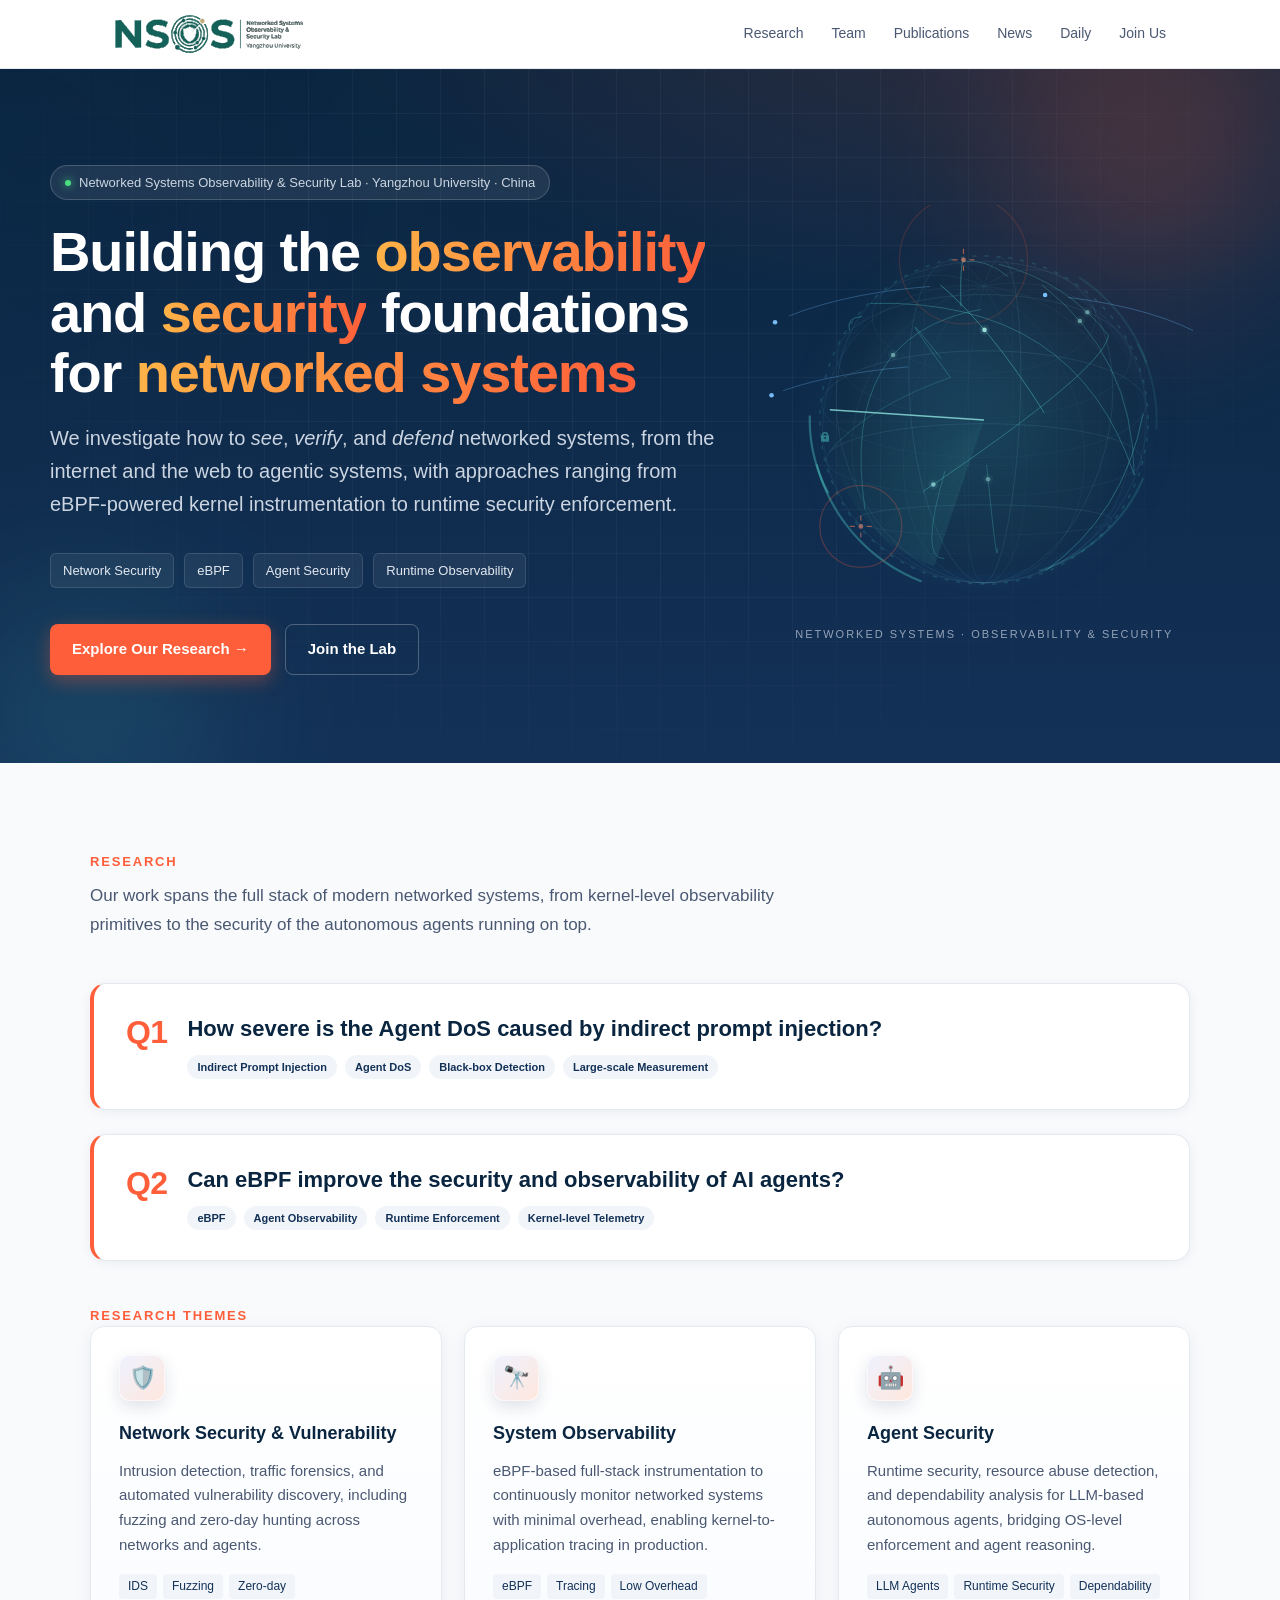
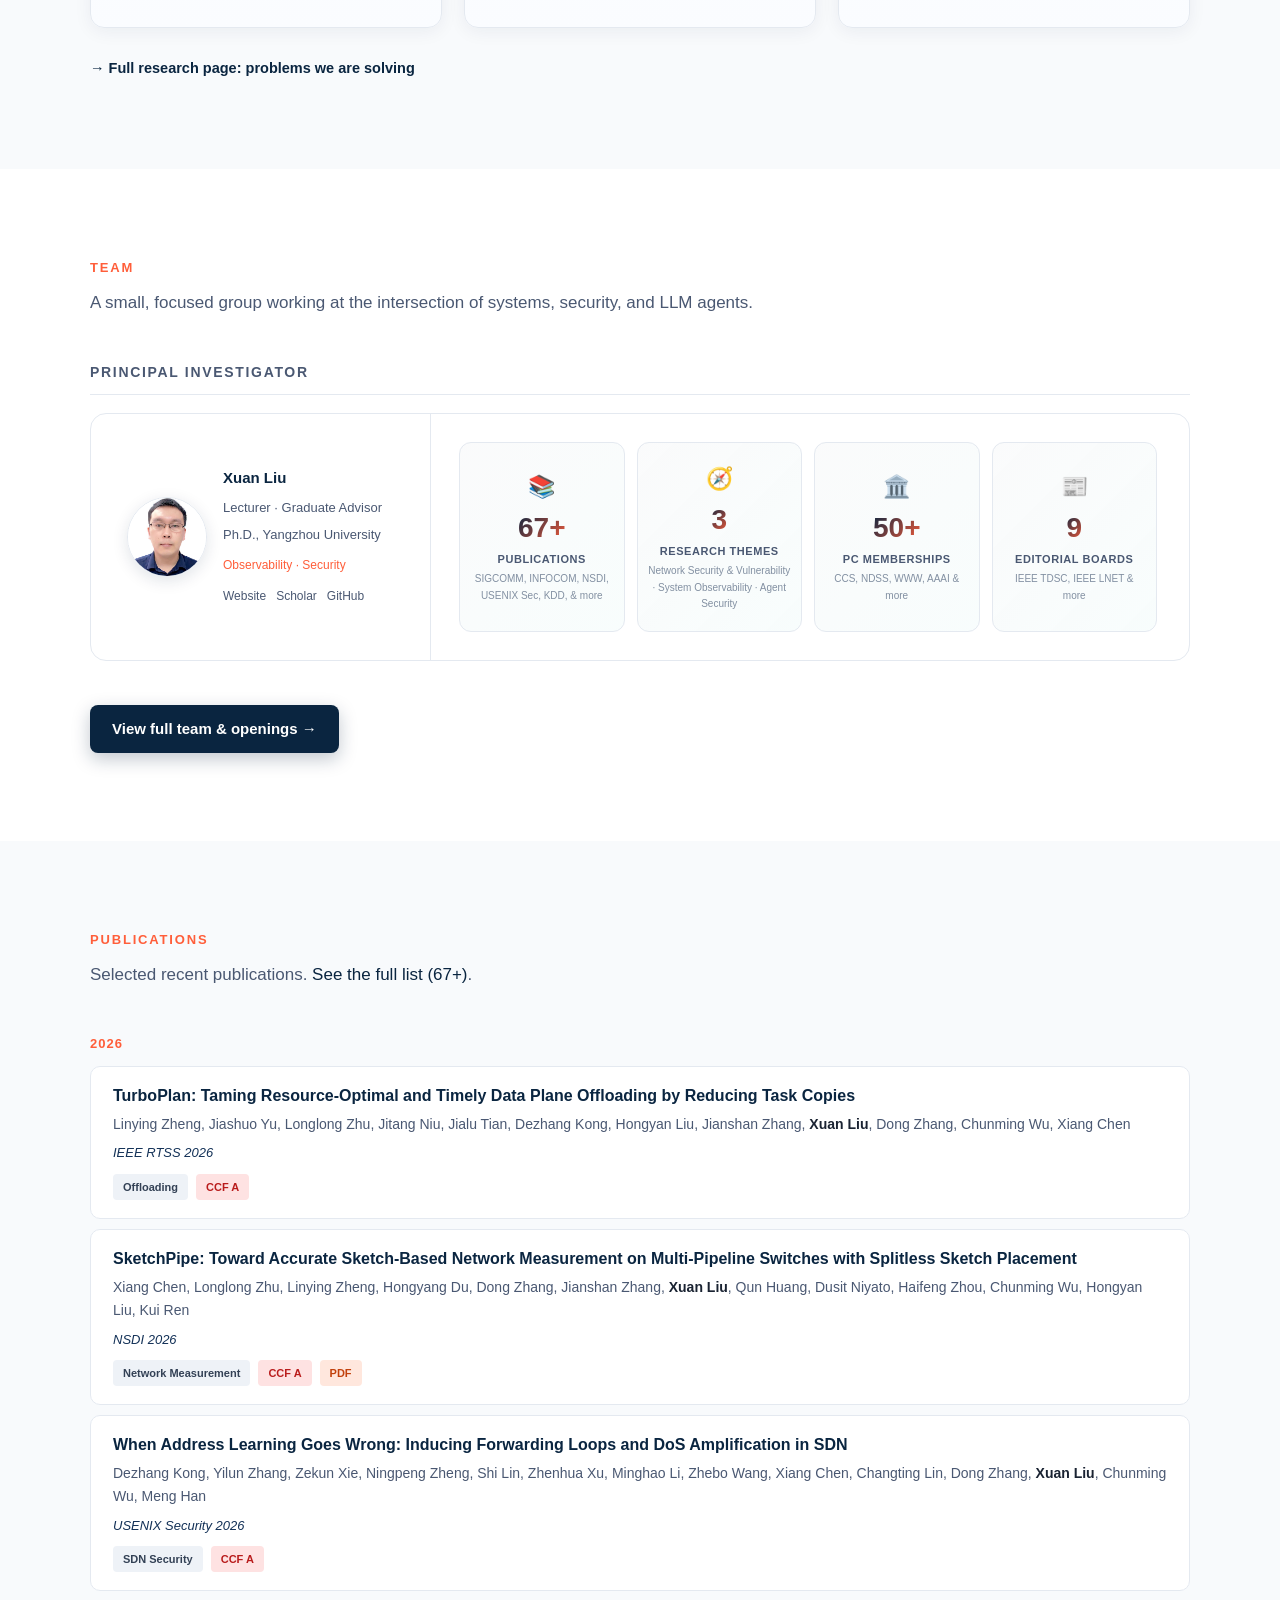
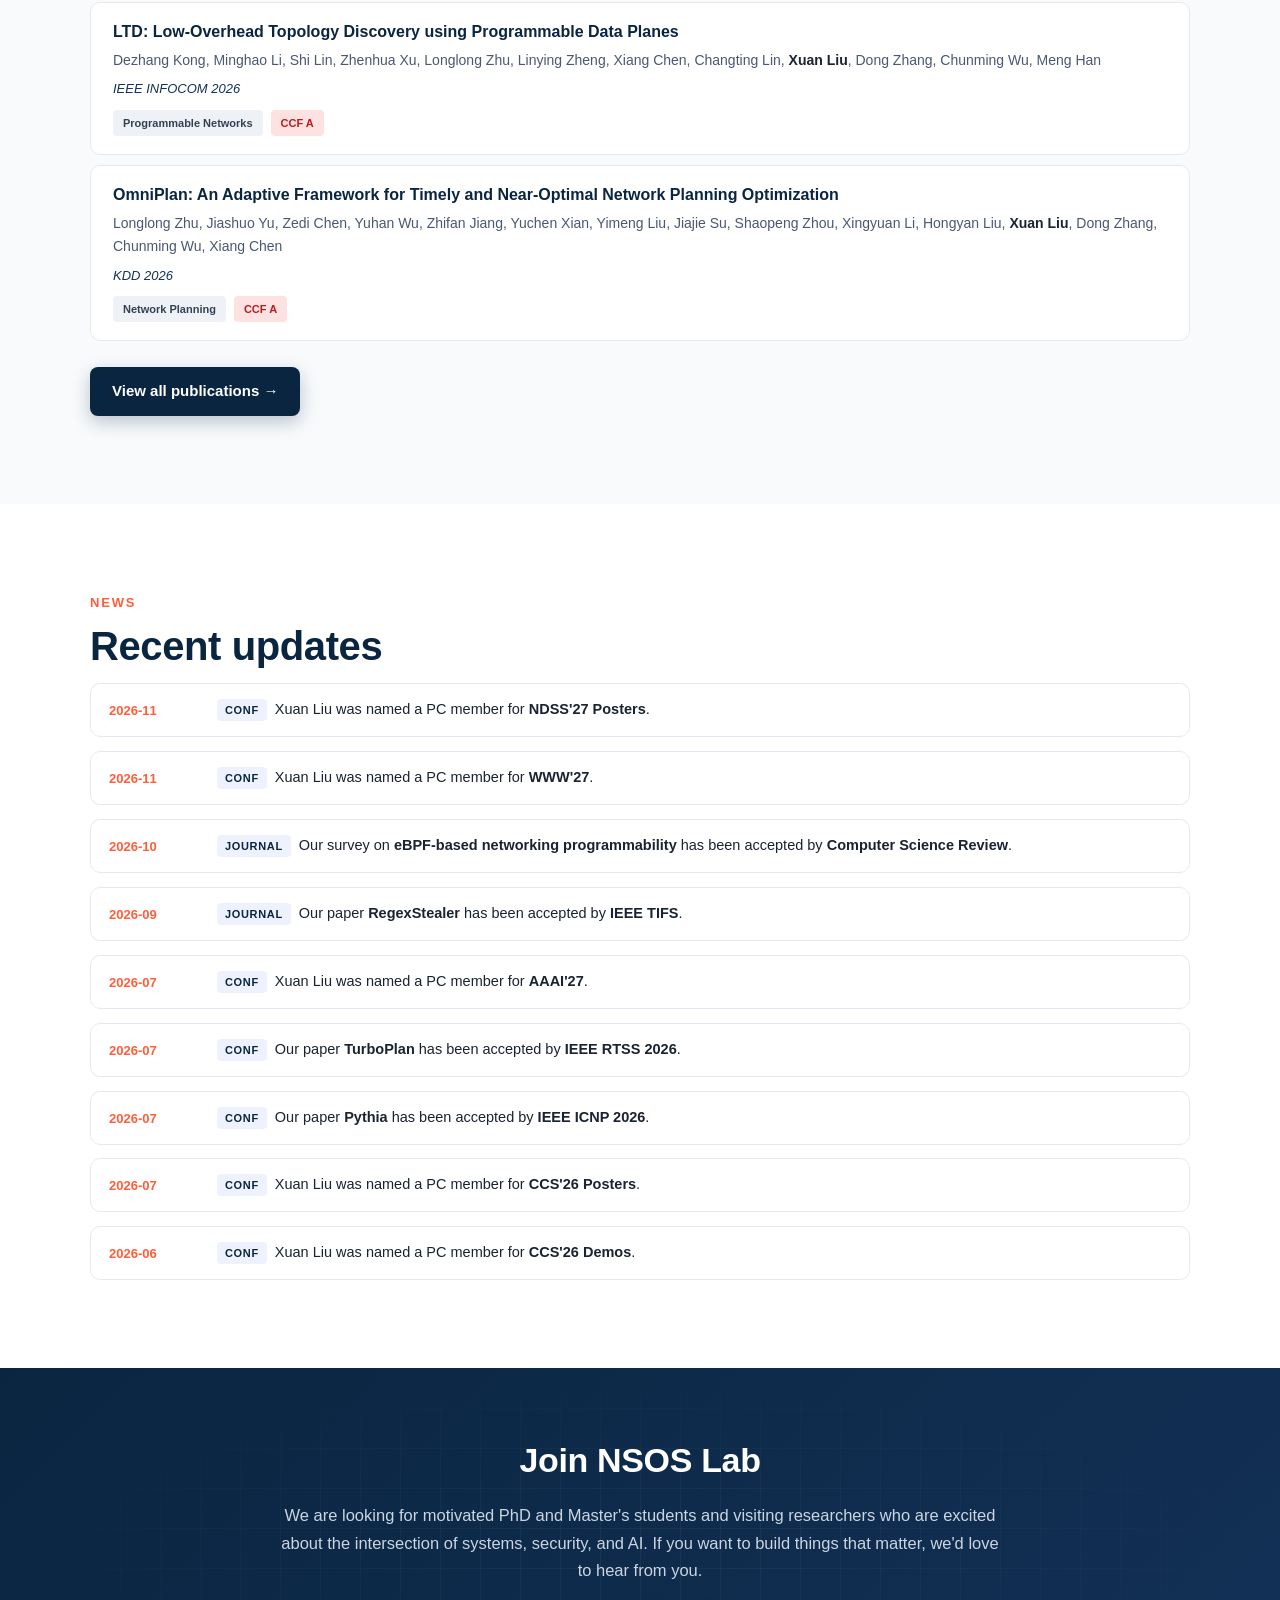
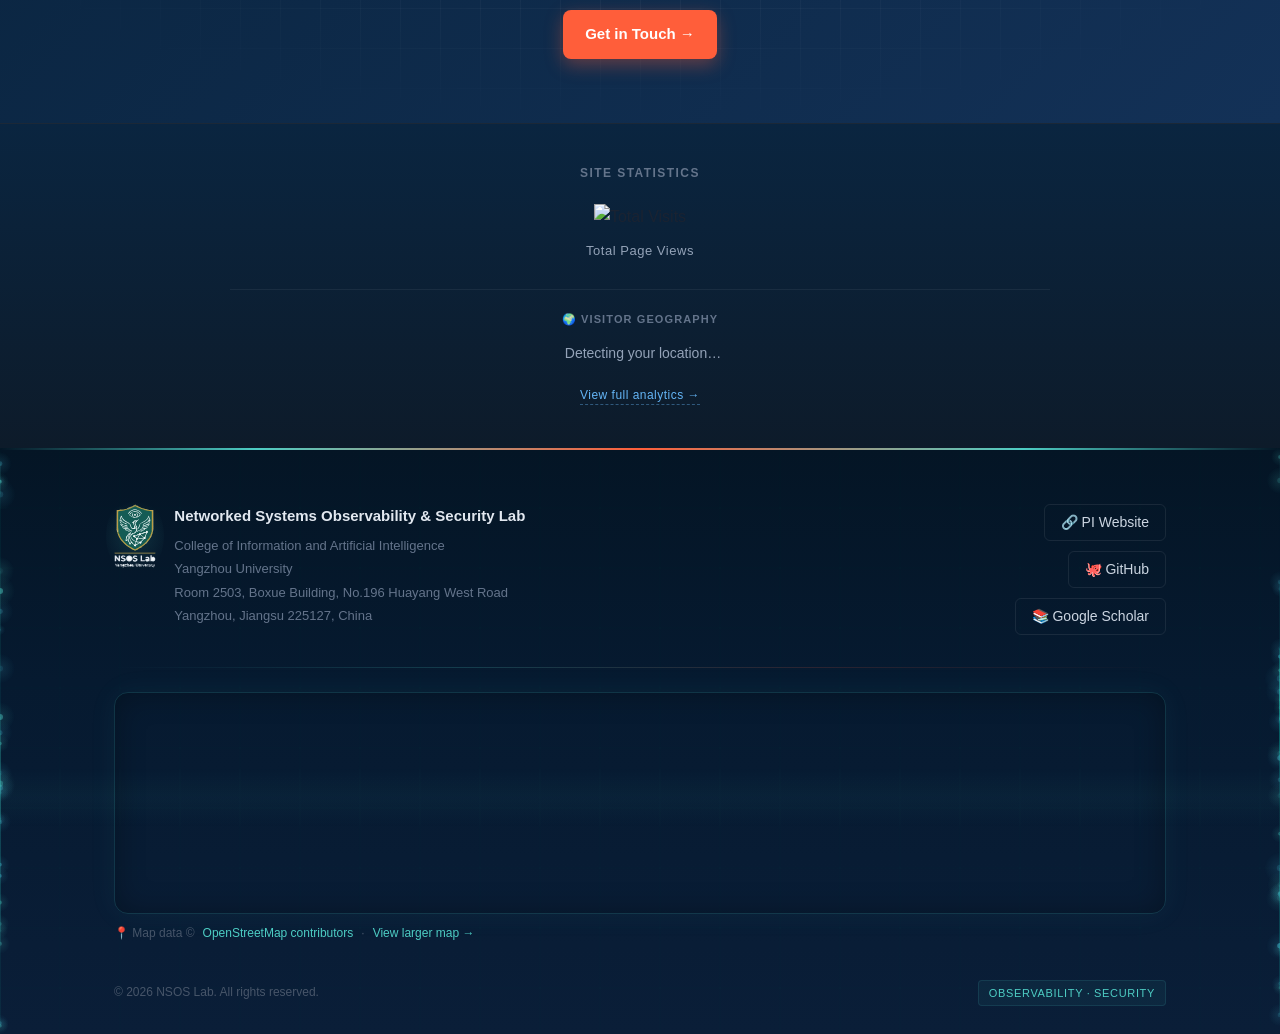
==== commit c16b271d: "Editorial card subtitle: add IEEE LNET" ====
--- a/index.html
+++ b/index.html
@@ -746,7 +746,7 @@
             <div class="stat-icon">📰</div>
             <div class="stat-number">9</div>
             <div class="stat-label">Editorial Boards</div>
-            <div class="stat-sub">IEEE TDSC & more</div>
+            <div class="stat-sub">IEEE TDSC, IEEE LNET & more</div>
             <span class="stat-hint">Details +</span>
           </div>
         </div>
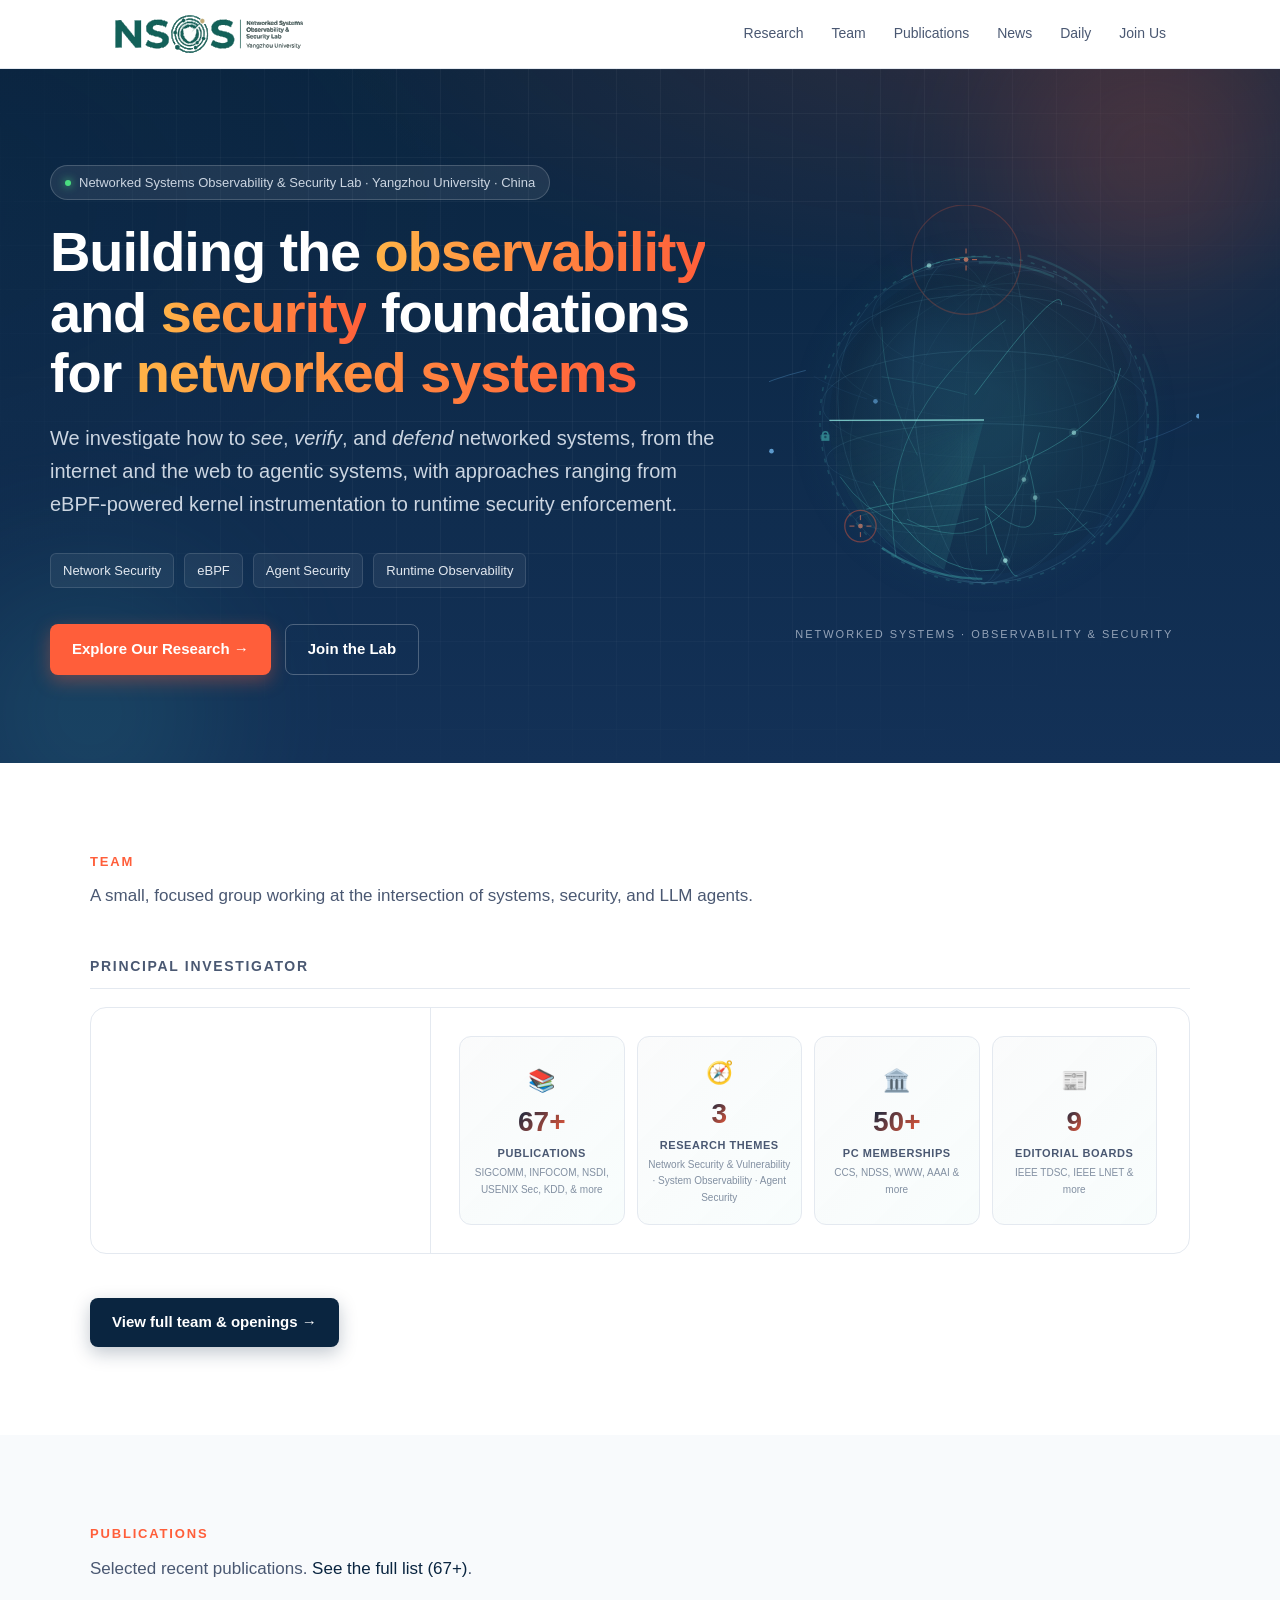
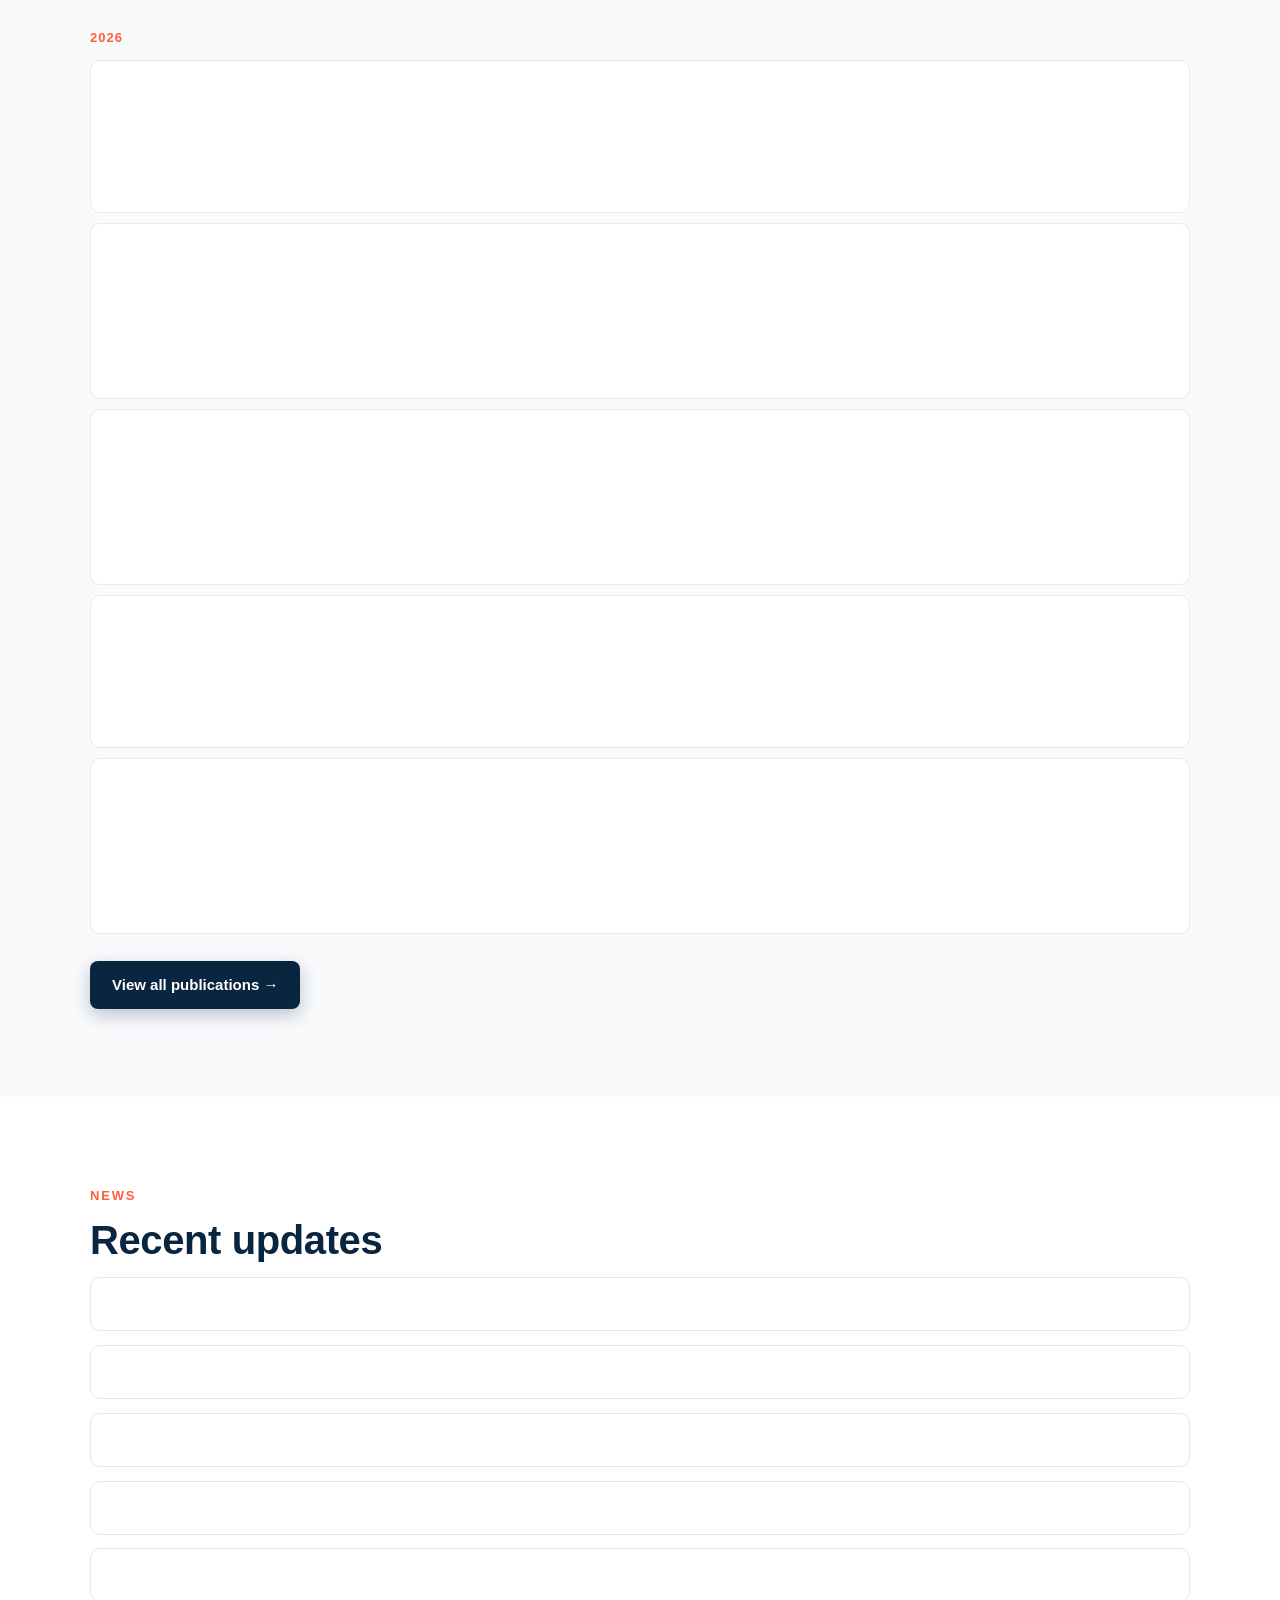
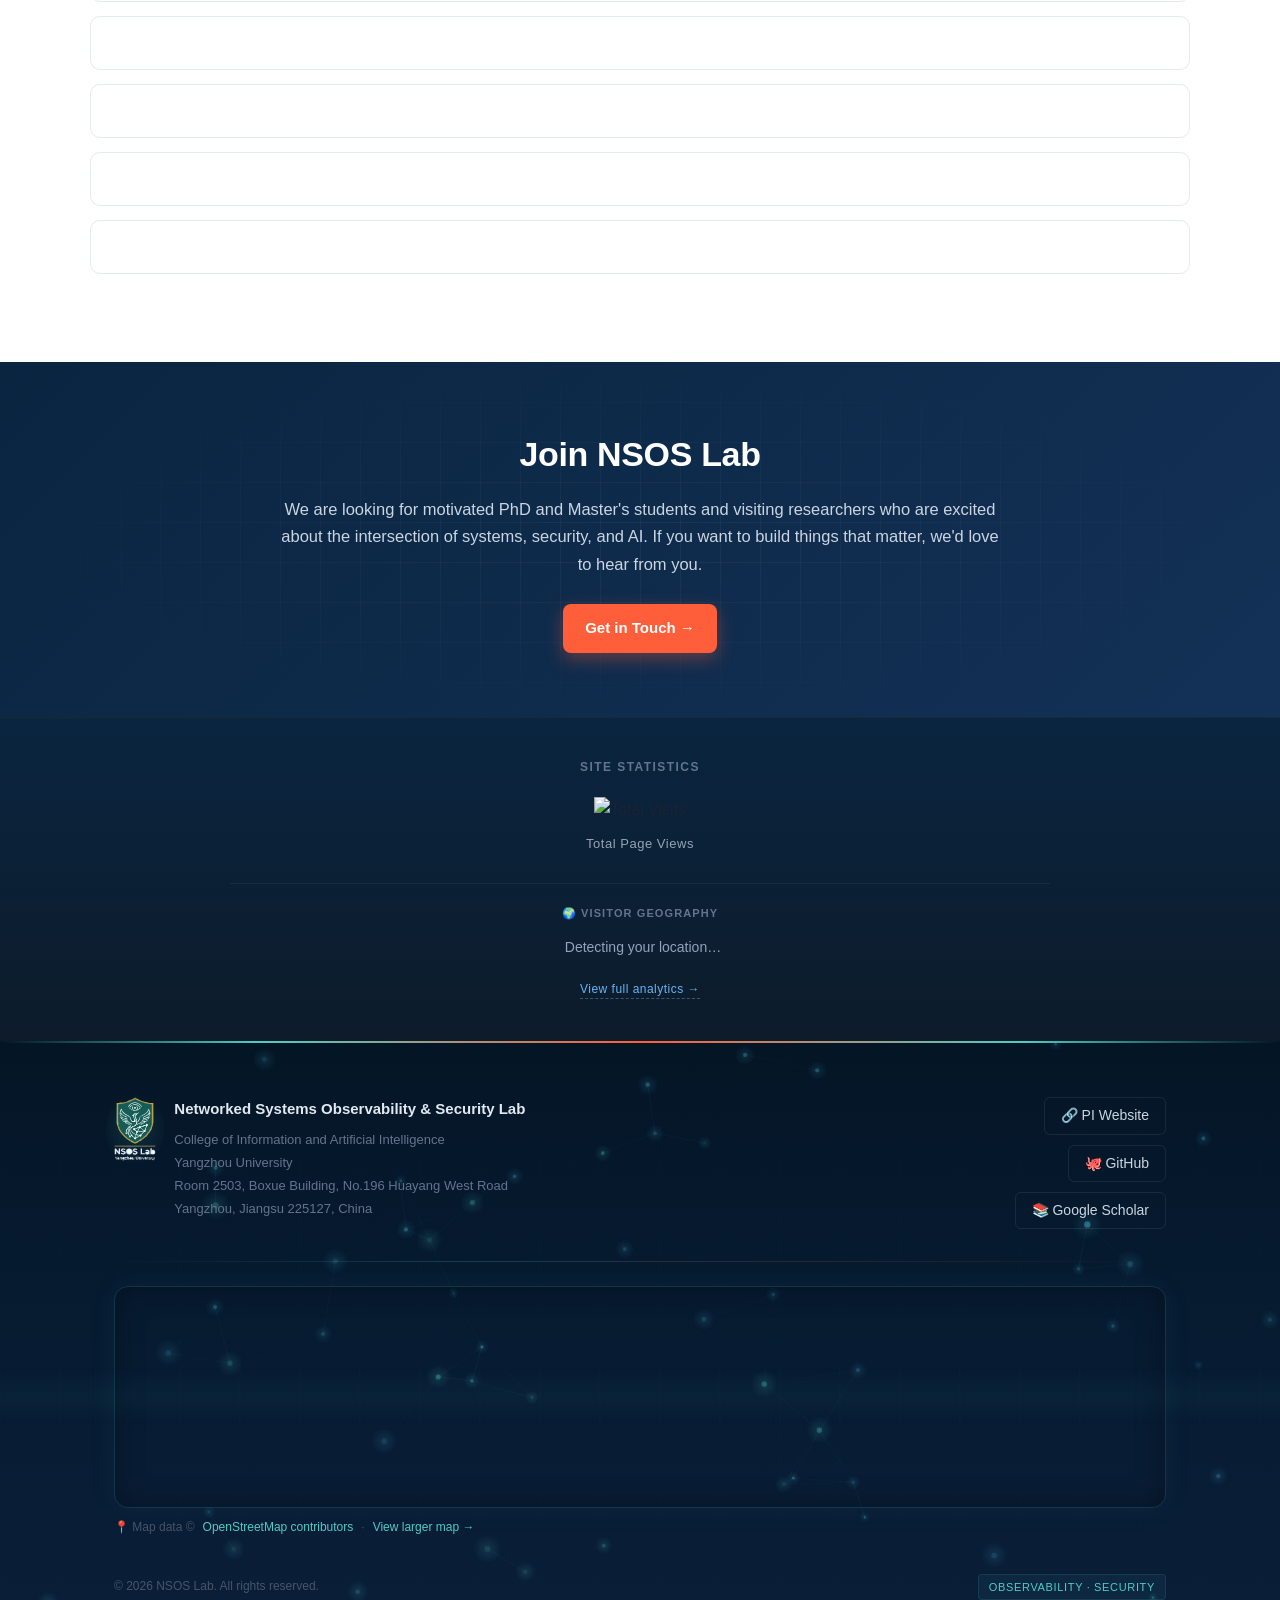
==== commit 8a9bce46: "Homepage: remove Research section; hero CTA points to research.html" ====
--- a/index.html
+++ b/index.html
@@ -603,7 +603,7 @@
       <span class="chip">Runtime Observability</span>
     </div>
     <div class="hero-cta">
-      <a href="#research" class="btn btn-primary">Explore Our Research →</a>
+      <a href="research.html" class="btn btn-primary">Explore Our Research →</a>
       <a href="#join" class="btn btn-ghost">Join the Lab</a>
     </div>
    </div>
@@ -613,85 +613,6 @@
    </div>
   </div>
 </header>
-
-<!-- ========== RESEARCH ========== -->
-<section id="research">
-  <div class="section-inner">
-    <div class="section-kicker">Research</div>
-    <p class="section-lead">
-      Our work spans the full stack of modern networked systems, from kernel-level observability primitives to the security of the autonomous agents running on top.
-    </p>
-
-    <div class="qcard">
-      <div class="qhead">
-        <div class="qnum">Q1</div>
-        <div>
-          <h3>How severe is the Agent DoS caused by indirect prompt injection?</h3>
-          <div class="qmeta">
-            <span class="qtag">Indirect Prompt Injection</span>
-            <span class="qtag">Agent DoS</span>
-            <span class="qtag">Black-box Detection</span>
-            <span class="qtag">Large-scale Measurement</span>
-          </div>
-        </div>
-      </div>
-    </div>
-
-    <div class="qcard">
-      <div class="qhead">
-        <div class="qnum">Q2</div>
-        <div>
-          <h3>Can eBPF improve the security and observability of AI agents?</h3>
-          <div class="qmeta">
-            <span class="qtag">eBPF</span>
-            <span class="qtag">Agent Observability</span>
-            <span class="qtag">Runtime Enforcement</span>
-            <span class="qtag">Kernel-level Telemetry</span>
-          </div>
-        </div>
-      </div>
-    </div>
-
-    <div class="qsubhead">Research Themes</div>
-    <div class="research-grid">
-
-      <div class="rcard">
-        <div class="ricon">🛡️</div>
-        <h3>Network Security &amp; Vulnerability</h3>
-        <p>Intrusion detection, traffic forensics, and automated vulnerability discovery, including fuzzing and zero-day hunting across networks and agents.</p>
-        <div class="rtags">
-          <span class="rtag">IDS</span>
-          <span class="rtag">Fuzzing</span>
-          <span class="rtag">Zero-day</span>
-        </div>
-      </div>
-
-      <div class="rcard">
-        <div class="ricon">🔭</div>
-        <h3>System Observability</h3>
-        <p>eBPF-based full-stack instrumentation to continuously monitor networked systems with minimal overhead, enabling kernel-to-application tracing in production.</p>
-        <div class="rtags">
-          <span class="rtag">eBPF</span>
-          <span class="rtag">Tracing</span>
-          <span class="rtag">Low Overhead</span>
-        </div>
-      </div>
-
-      <div class="rcard">
-        <div class="ricon">🤖</div>
-        <h3>Agent Security</h3>
-        <p>Runtime security, resource abuse detection, and dependability analysis for LLM-based autonomous agents, bridging OS-level enforcement and agent reasoning.</p>
-        <div class="rtags">
-          <span class="rtag">LLM Agents</span>
-          <span class="rtag">Runtime Security</span>
-          <span class="rtag">Dependability</span>
-        </div>
-      </div>
-
-    </div>
-    <a class="more-link" href="research.html">→ Full research page: problems we are solving</a>
-  </div>
-</section>
 
 <!-- ========== TEAM ========== -->
 <section id="team">
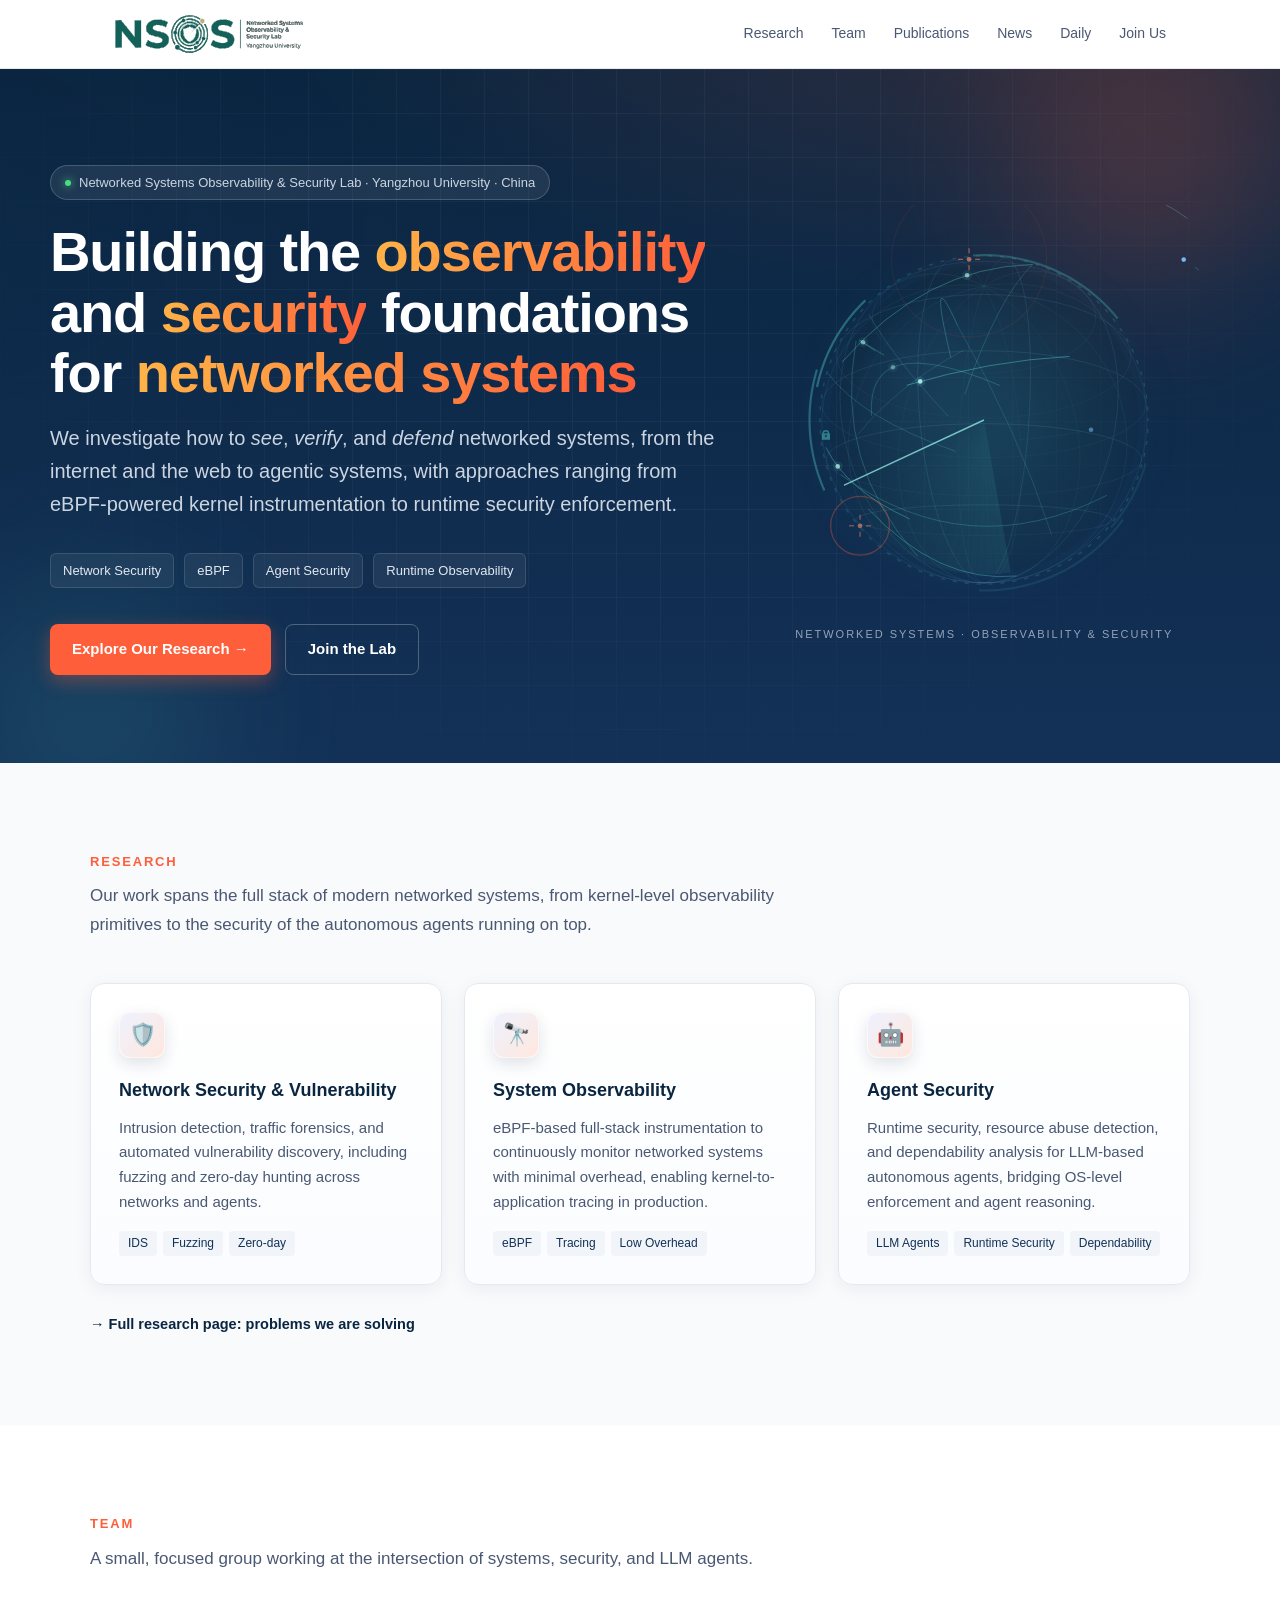
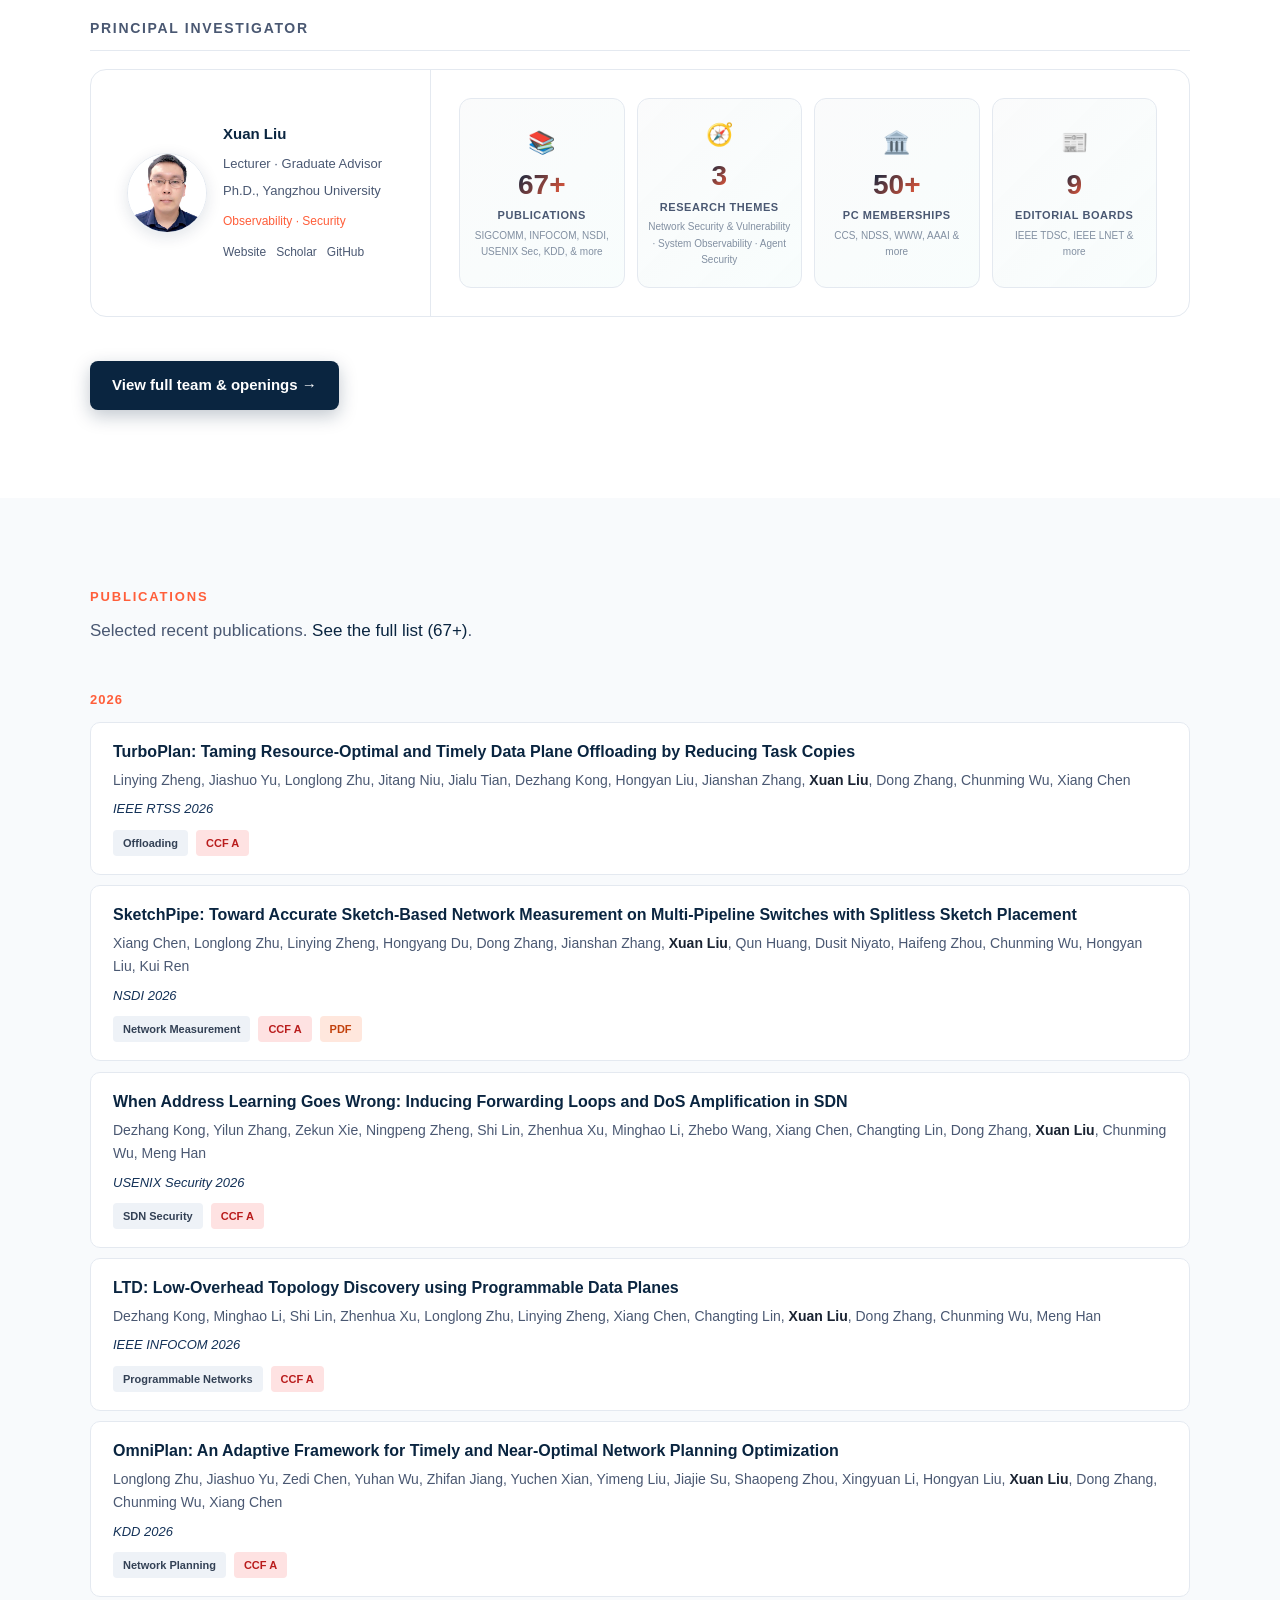
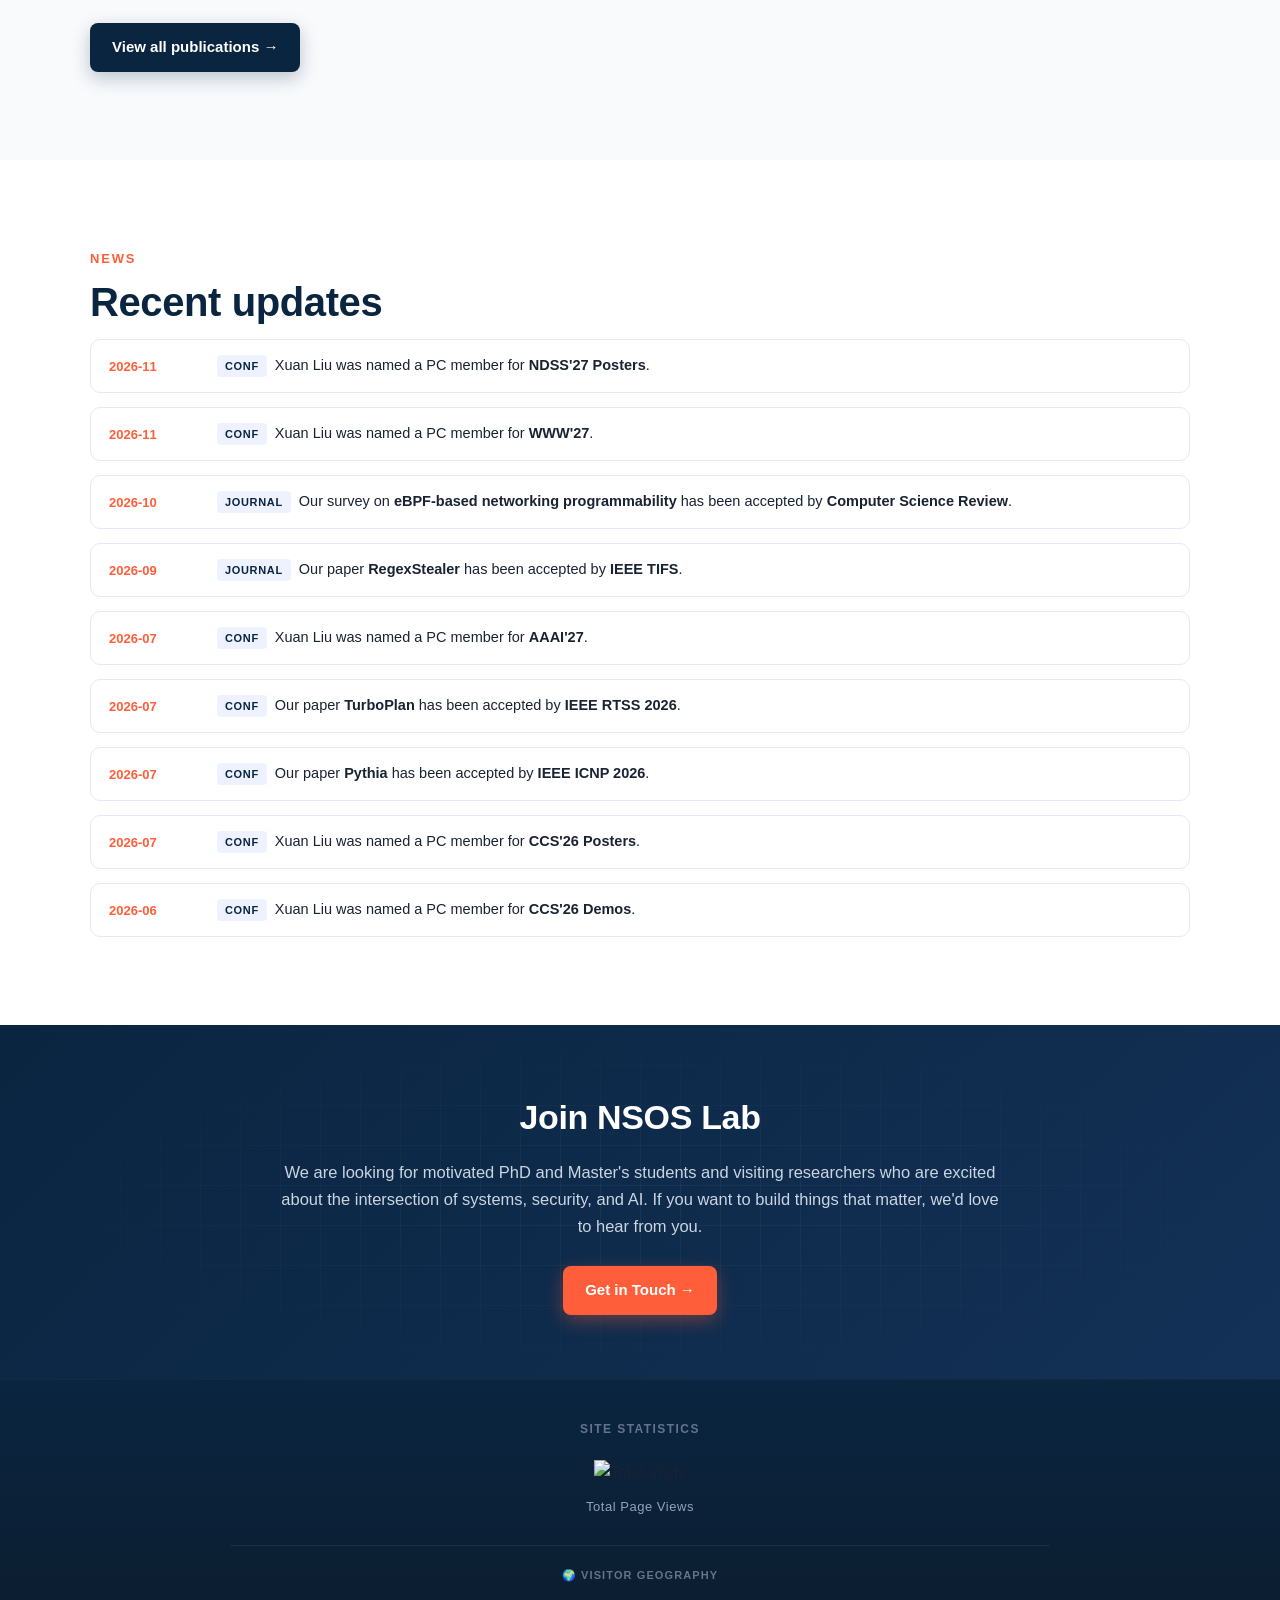
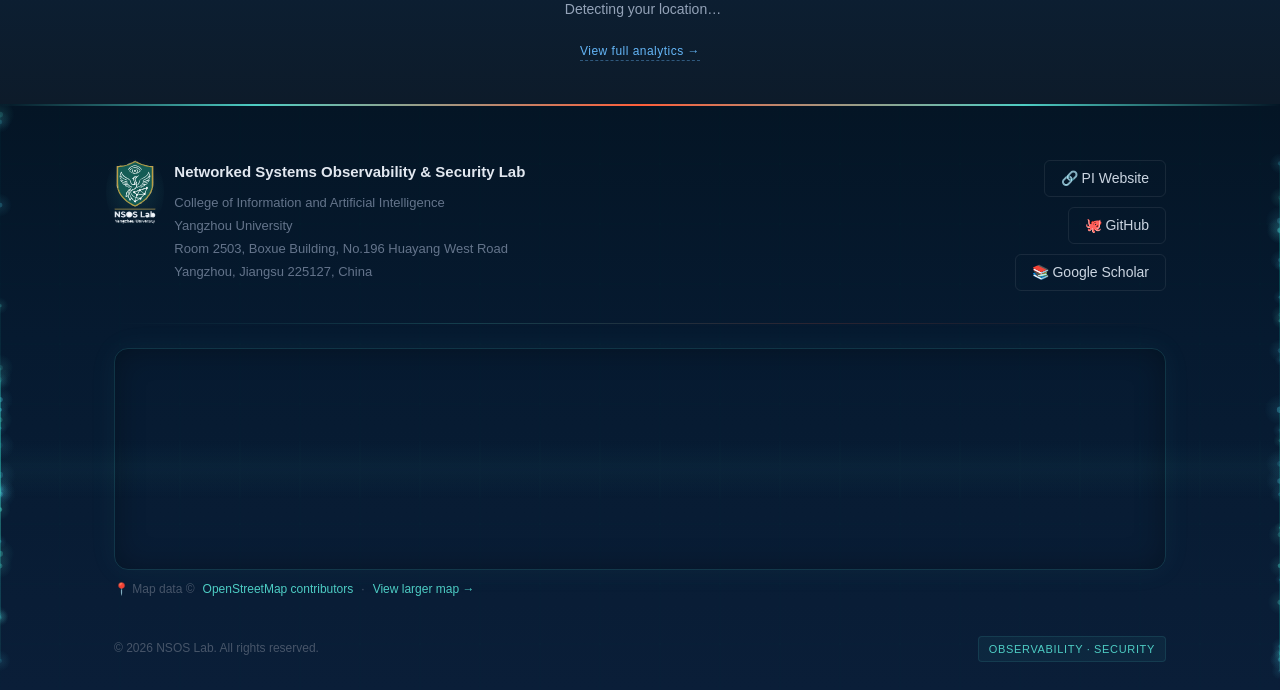
==== commit b8701b61: "Homepage research: keep three theme cards + full page link, drop Q1/Q2" ====
--- a/index.html
+++ b/index.html
@@ -603,7 +603,7 @@
       <span class="chip">Runtime Observability</span>
     </div>
     <div class="hero-cta">
-      <a href="research.html" class="btn btn-primary">Explore Our Research →</a>
+      <a href="#research" class="btn btn-primary">Explore Our Research →</a>
       <a href="#join" class="btn btn-ghost">Join the Lab</a>
     </div>
    </div>
@@ -613,6 +613,54 @@
    </div>
   </div>
 </header>
+
+<!-- ========== RESEARCH ========== -->
+<section id="research">
+  <div class="section-inner">
+    <div class="section-kicker">Research</div>
+    <p class="section-lead">
+      Our work spans the full stack of modern networked systems, from kernel-level observability primitives to the security of the autonomous agents running on top.
+    </p>
+
+    <div class="research-grid">
+
+      <div class="rcard">
+        <div class="ricon">🛡️</div>
+        <h3>Network Security &amp; Vulnerability</h3>
+        <p>Intrusion detection, traffic forensics, and automated vulnerability discovery, including fuzzing and zero-day hunting across networks and agents.</p>
+        <div class="rtags">
+          <span class="rtag">IDS</span>
+          <span class="rtag">Fuzzing</span>
+          <span class="rtag">Zero-day</span>
+        </div>
+      </div>
+
+      <div class="rcard">
+        <div class="ricon">🔭</div>
+        <h3>System Observability</h3>
+        <p>eBPF-based full-stack instrumentation to continuously monitor networked systems with minimal overhead, enabling kernel-to-application tracing in production.</p>
+        <div class="rtags">
+          <span class="rtag">eBPF</span>
+          <span class="rtag">Tracing</span>
+          <span class="rtag">Low Overhead</span>
+        </div>
+      </div>
+
+      <div class="rcard">
+        <div class="ricon">🤖</div>
+        <h3>Agent Security</h3>
+        <p>Runtime security, resource abuse detection, and dependability analysis for LLM-based autonomous agents, bridging OS-level enforcement and agent reasoning.</p>
+        <div class="rtags">
+          <span class="rtag">LLM Agents</span>
+          <span class="rtag">Runtime Security</span>
+          <span class="rtag">Dependability</span>
+        </div>
+      </div>
+
+    </div>
+    <a class="more-link" href="research.html">→ Full research page: problems we are solving</a>
+  </div>
+</section>
 
 <!-- ========== TEAM ========== -->
 <section id="team">
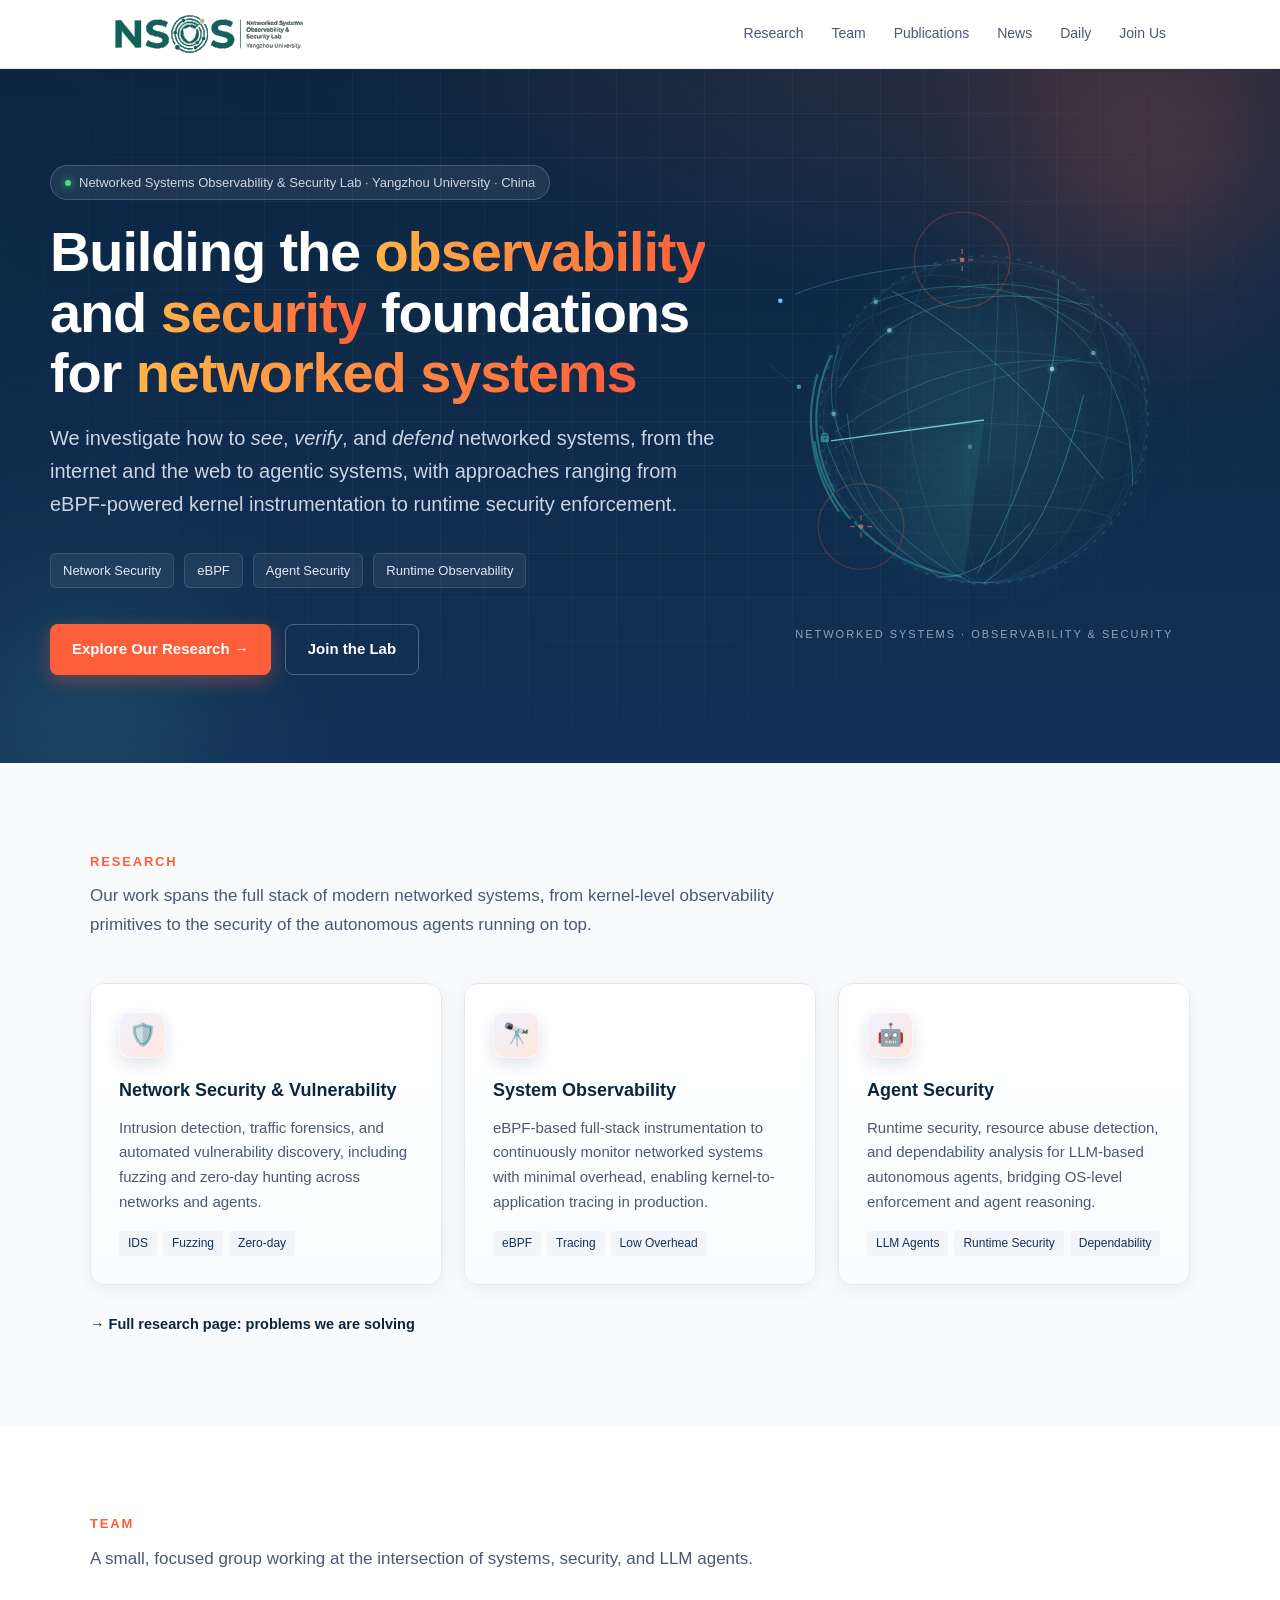
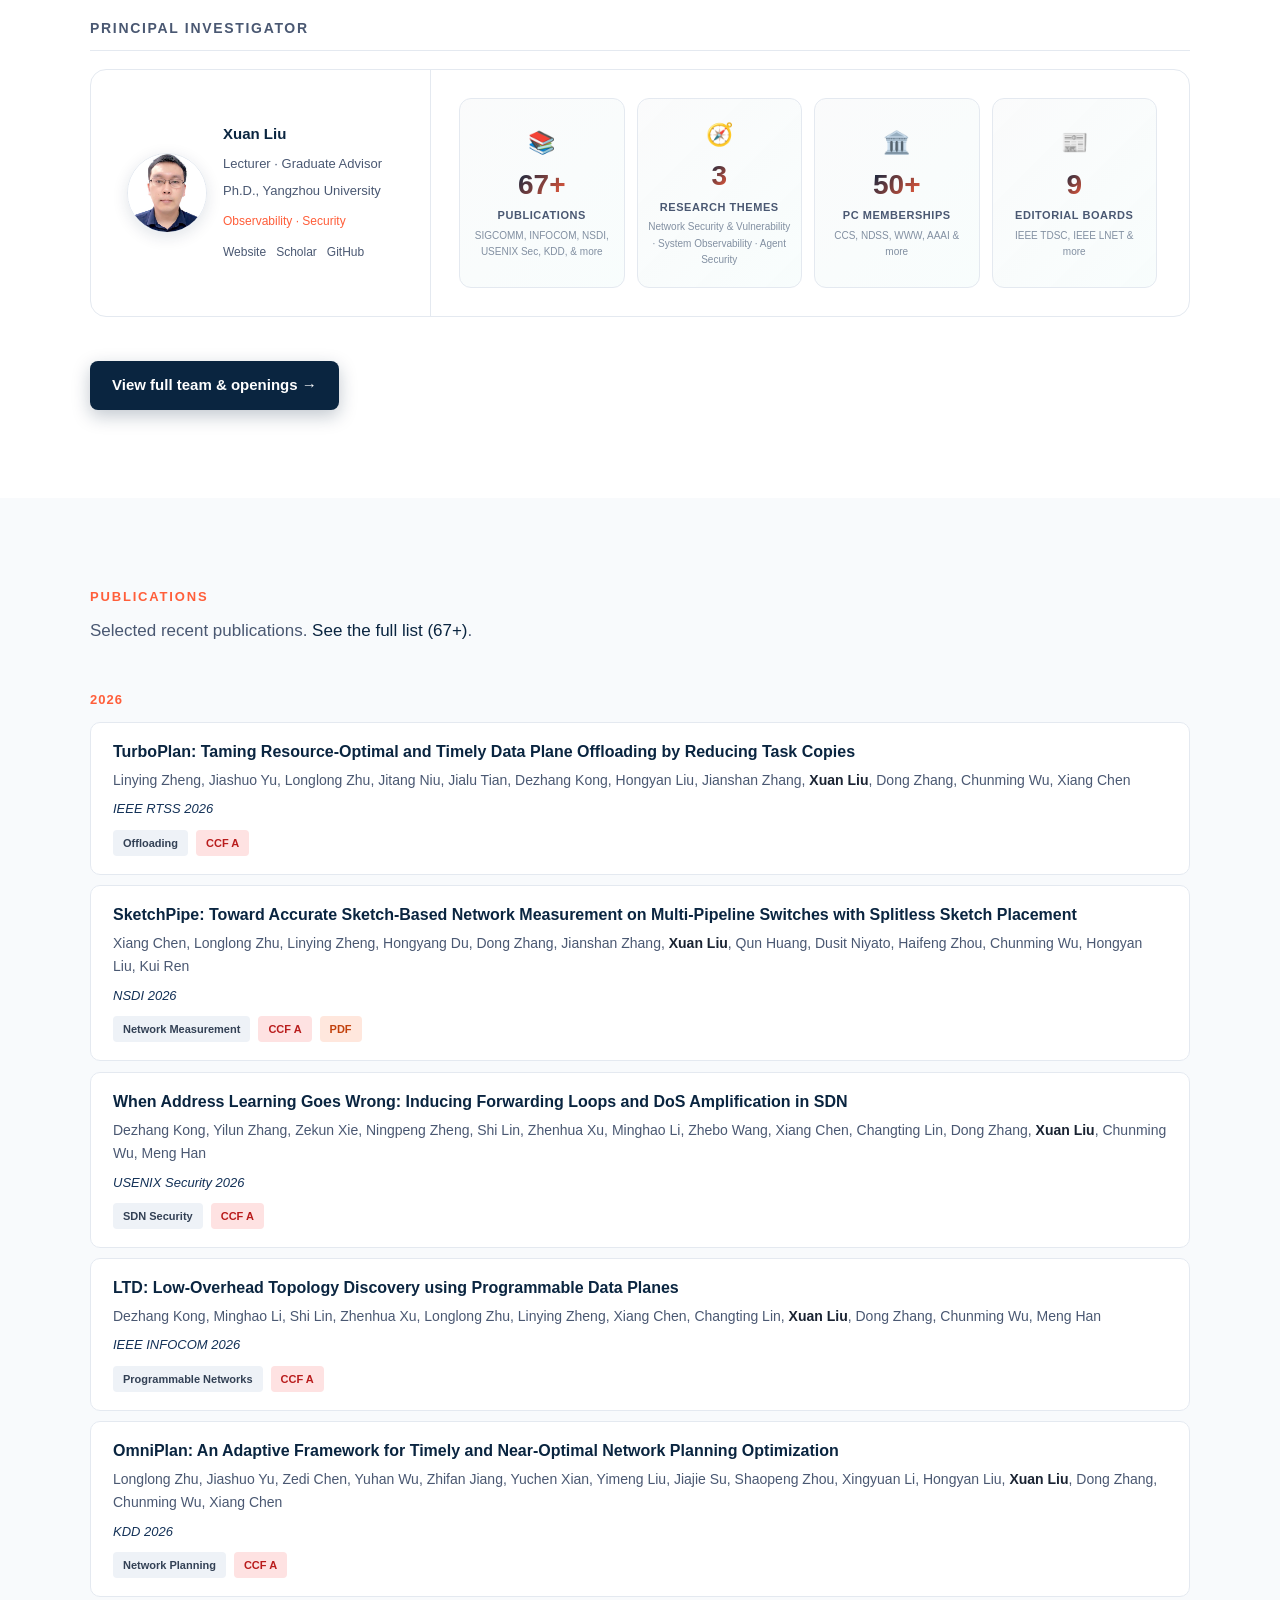
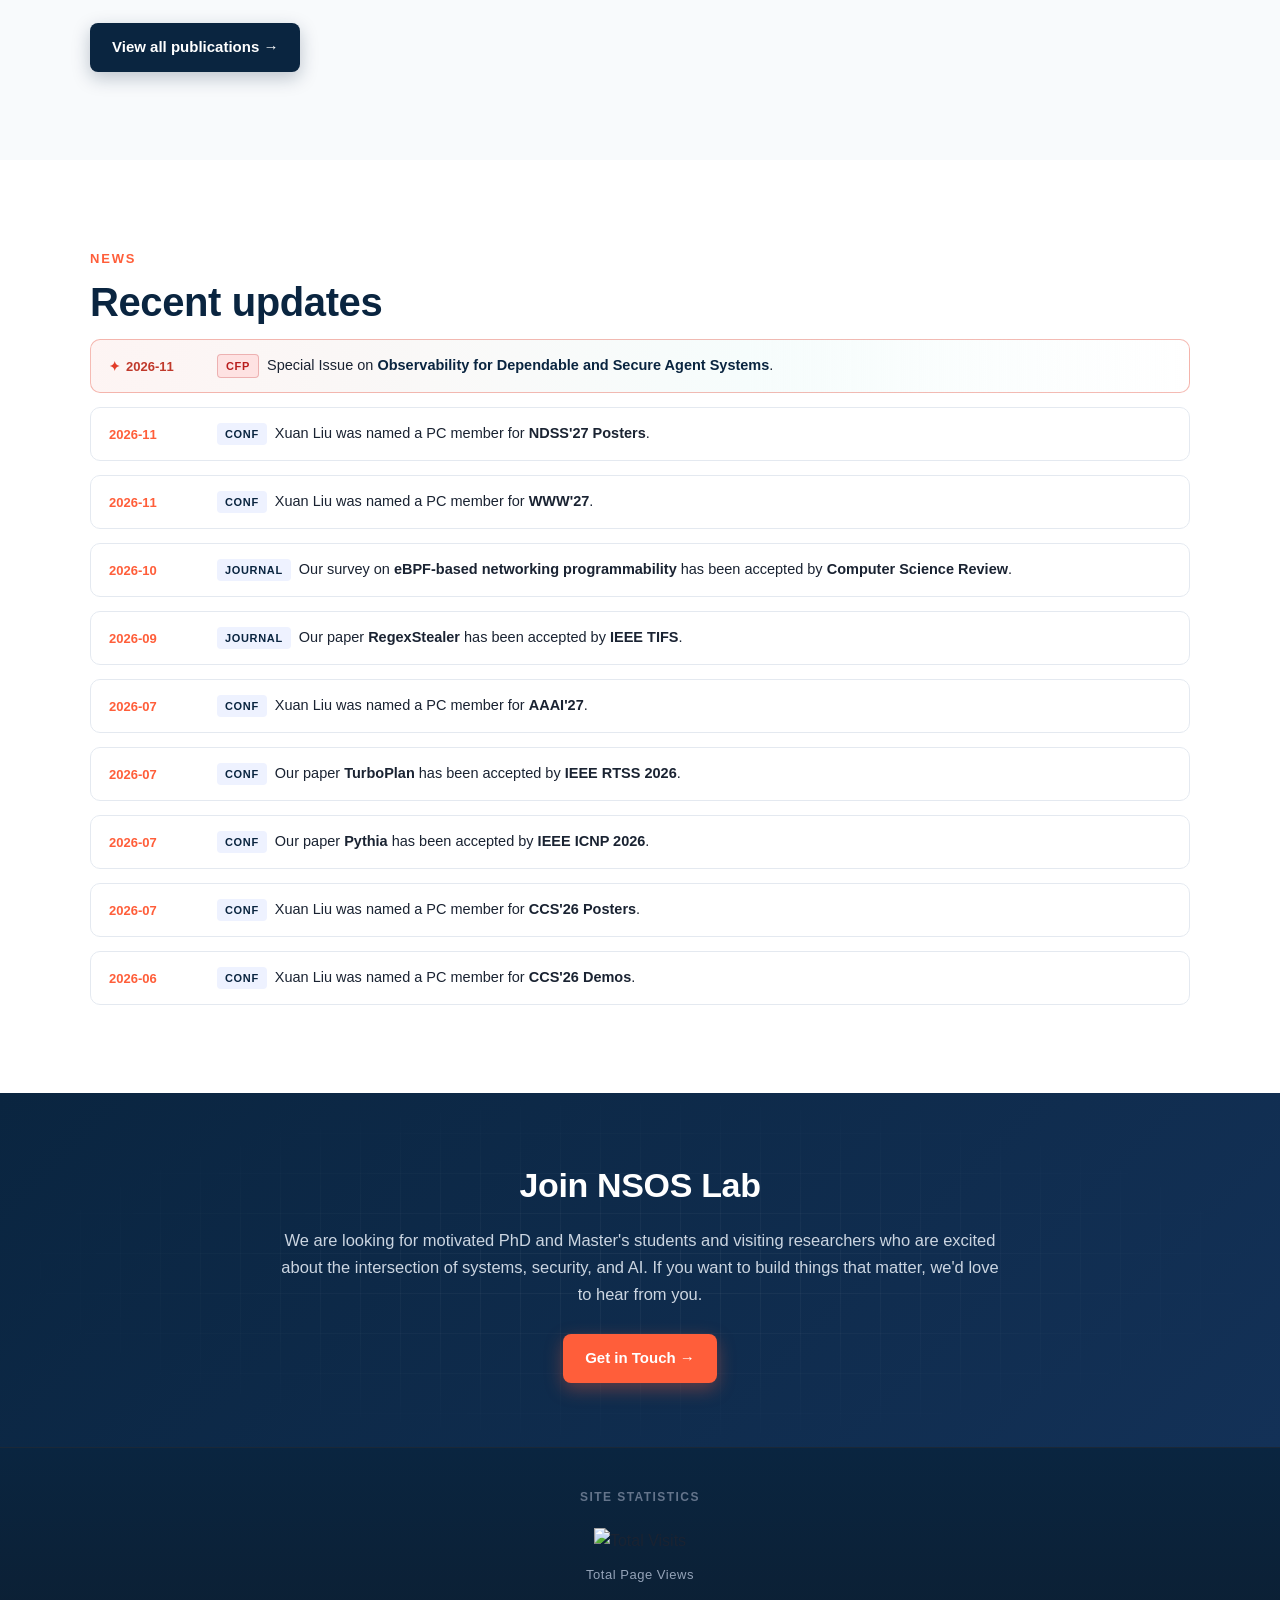
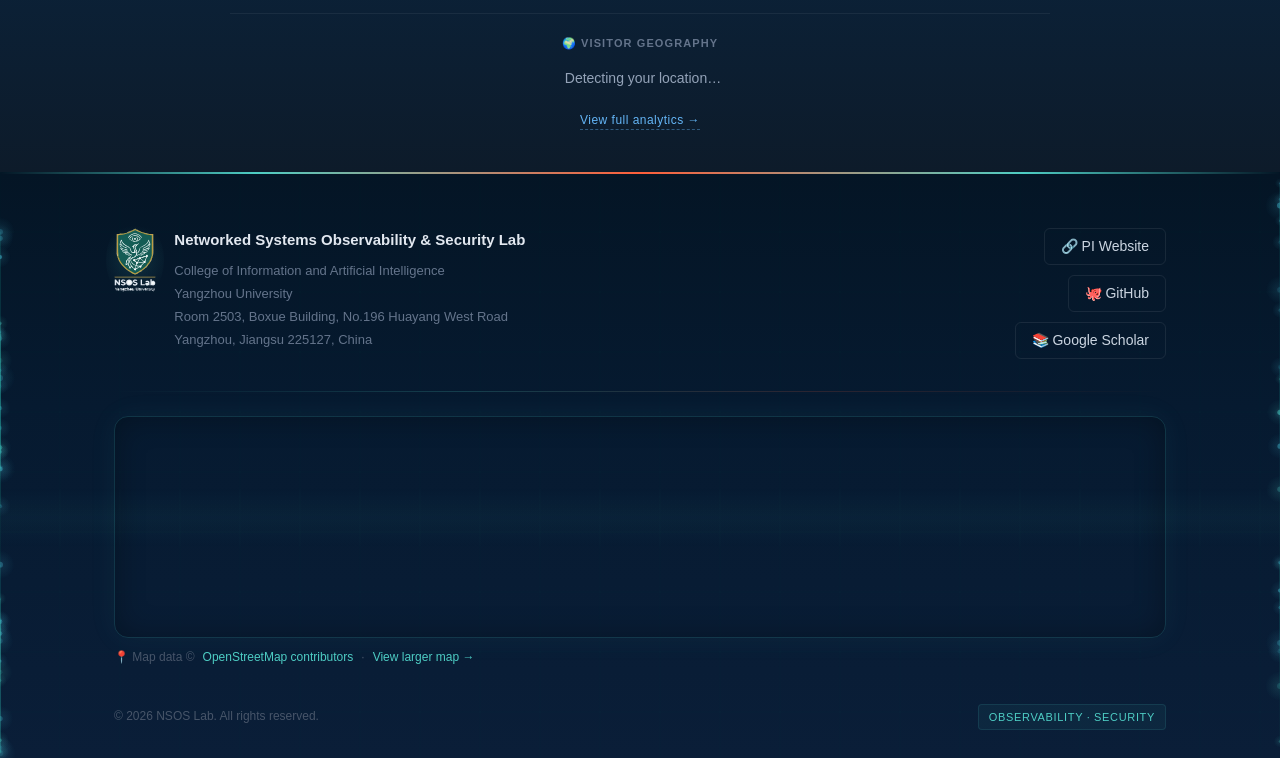
==== commit f7f4f45a: "News: pin TDSC special issue CFP with glowing star effect" ====
--- a/index.html
+++ b/index.html
@@ -345,6 +345,29 @@
   .news-tag{
     display:inline-block;font-size:11px;font-weight:700;letter-spacing:.06em;
     padding:2px 8px;border-radius:4px;background:#EEF2FF;color:var(--navy);margin-right:8px;
+  }
+  /* Pinned CFP item with glowing star */
+  .news-item.pinned{
+    position:relative;border-color:rgba(226,61,40,.35);
+    background:linear-gradient(90deg,rgba(226,61,40,.055),rgba(78,205,196,.05) 60%,#fff);
+    animation:pinnedGlow 2.8s ease-in-out infinite;
+  }
+  @keyframes pinnedGlow{
+    0%,100%{box-shadow:0 0 0 0 rgba(226,61,40,0)}
+    50%{box-shadow:0 0 20px 2px rgba(226,61,40,.16)}
+  }
+  .news-item.pinned .news-date{color:#C0392B}
+  .news-tag.cfp{background:#FEE2E2;color:#B91C1C;border:1px solid rgba(185,28,28,.25)}
+  .news-star{
+    display:inline-block;margin-right:6px;font-size:13px;line-height:1;color:#E23D28;
+    animation:starPulse 1.8s ease-in-out infinite;
+  }
+  @keyframes starPulse{
+    0%,100%{opacity:.45;transform:scale(.88)}
+    50%{opacity:1;transform:scale(1.18);text-shadow:0 0 8px rgba(226,61,40,.85),0 0 18px rgba(226,61,40,.45)}
+  }
+  @media (prefers-reduced-motion:reduce){
+    .news-item.pinned,.news-star{animation:none}
   }
 
   /* ===== Join Us ===== */
@@ -778,6 +801,10 @@
     <h2 class="section-title">Recent updates</h2>
 
     <div class="news-list">
+      <div class="news-item pinned">
+        <div class="news-date"><span class="news-star">✦</span>2026-11</div>
+        <div class="news-body"><span class="news-tag cfp">CFP</span>Special Issue on <a href="https://www.computer.org/digital-library/journals/tq/cfp-observability-dependable-secure-agent" target="_blank" rel="noopener"><strong>Observability for Dependable and Secure Agent Systems</strong></a>.</div>
+      </div>
       <div class="news-item">
         <div class="news-date">2026-11</div>
         <div class="news-body"><span class="news-tag">CONF</span>Xuan Liu was named a PC member for <strong>NDSS'27 Posters</strong>.</div>
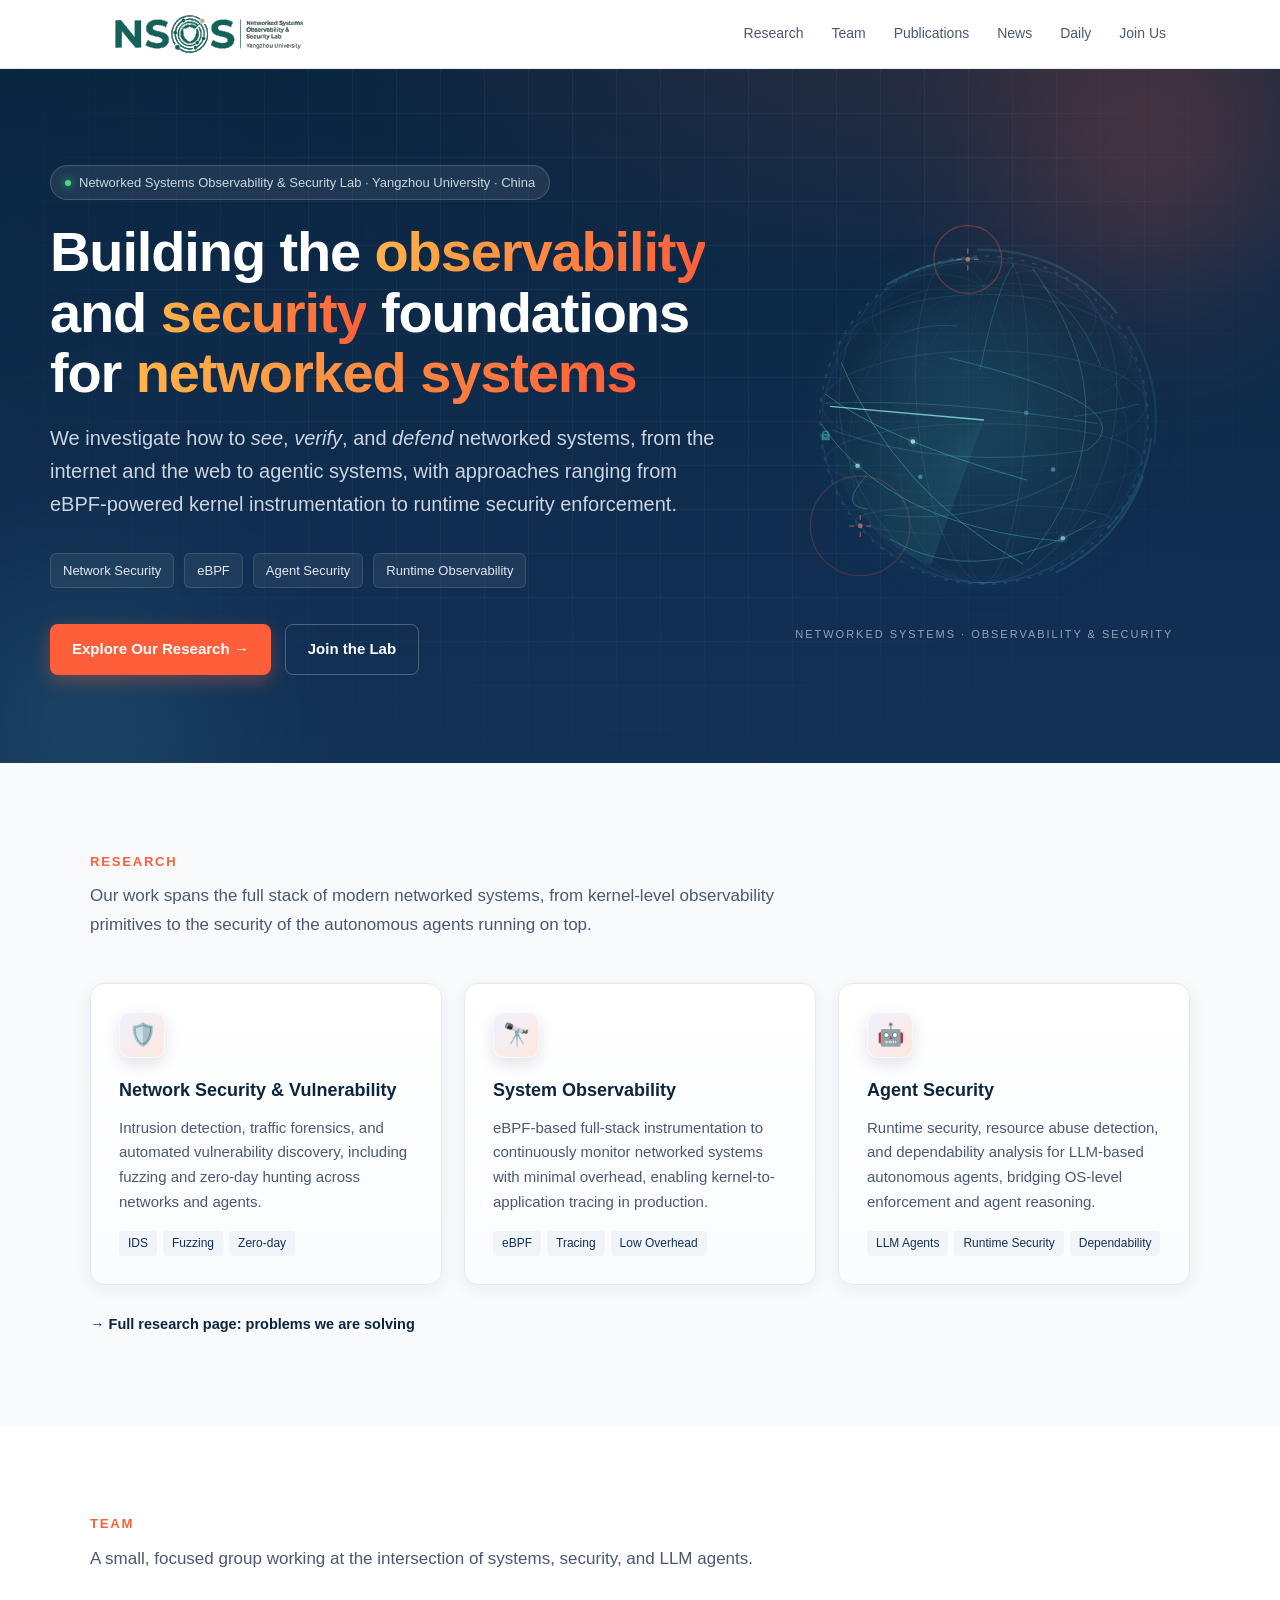
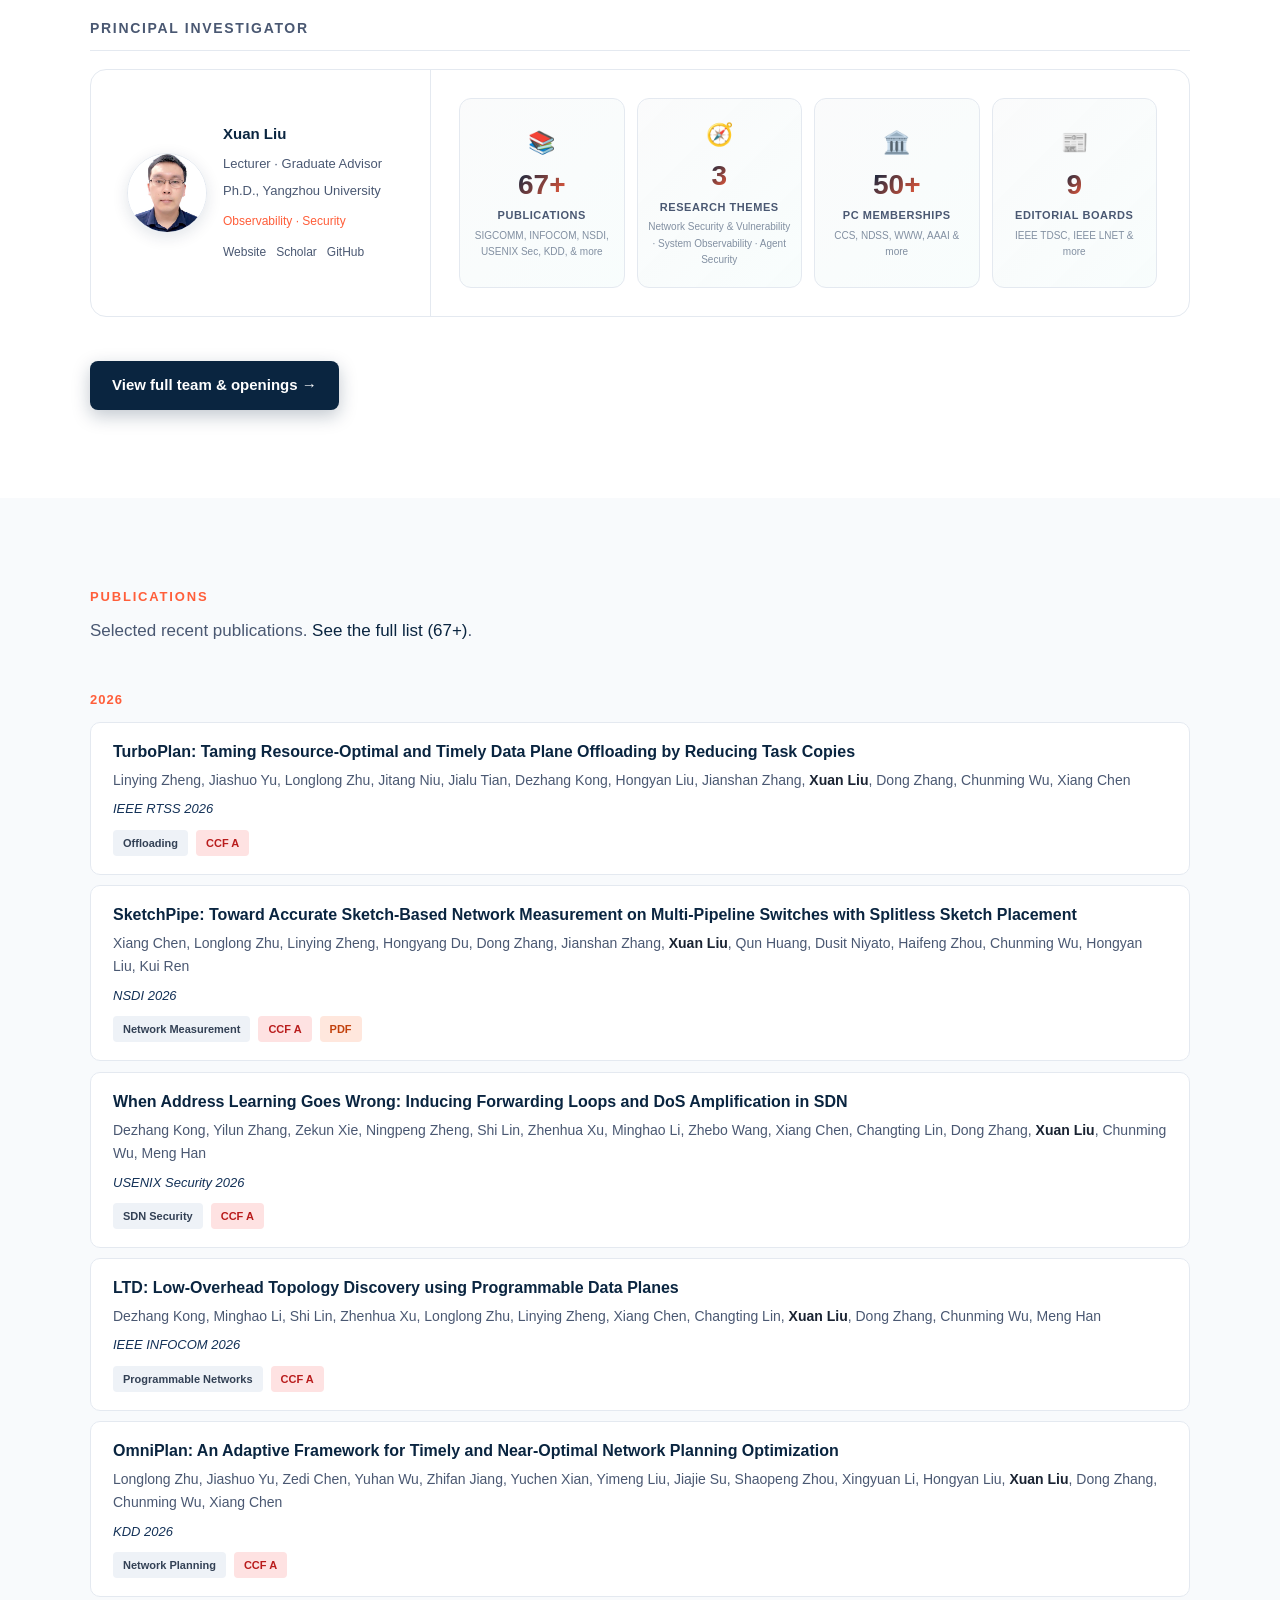
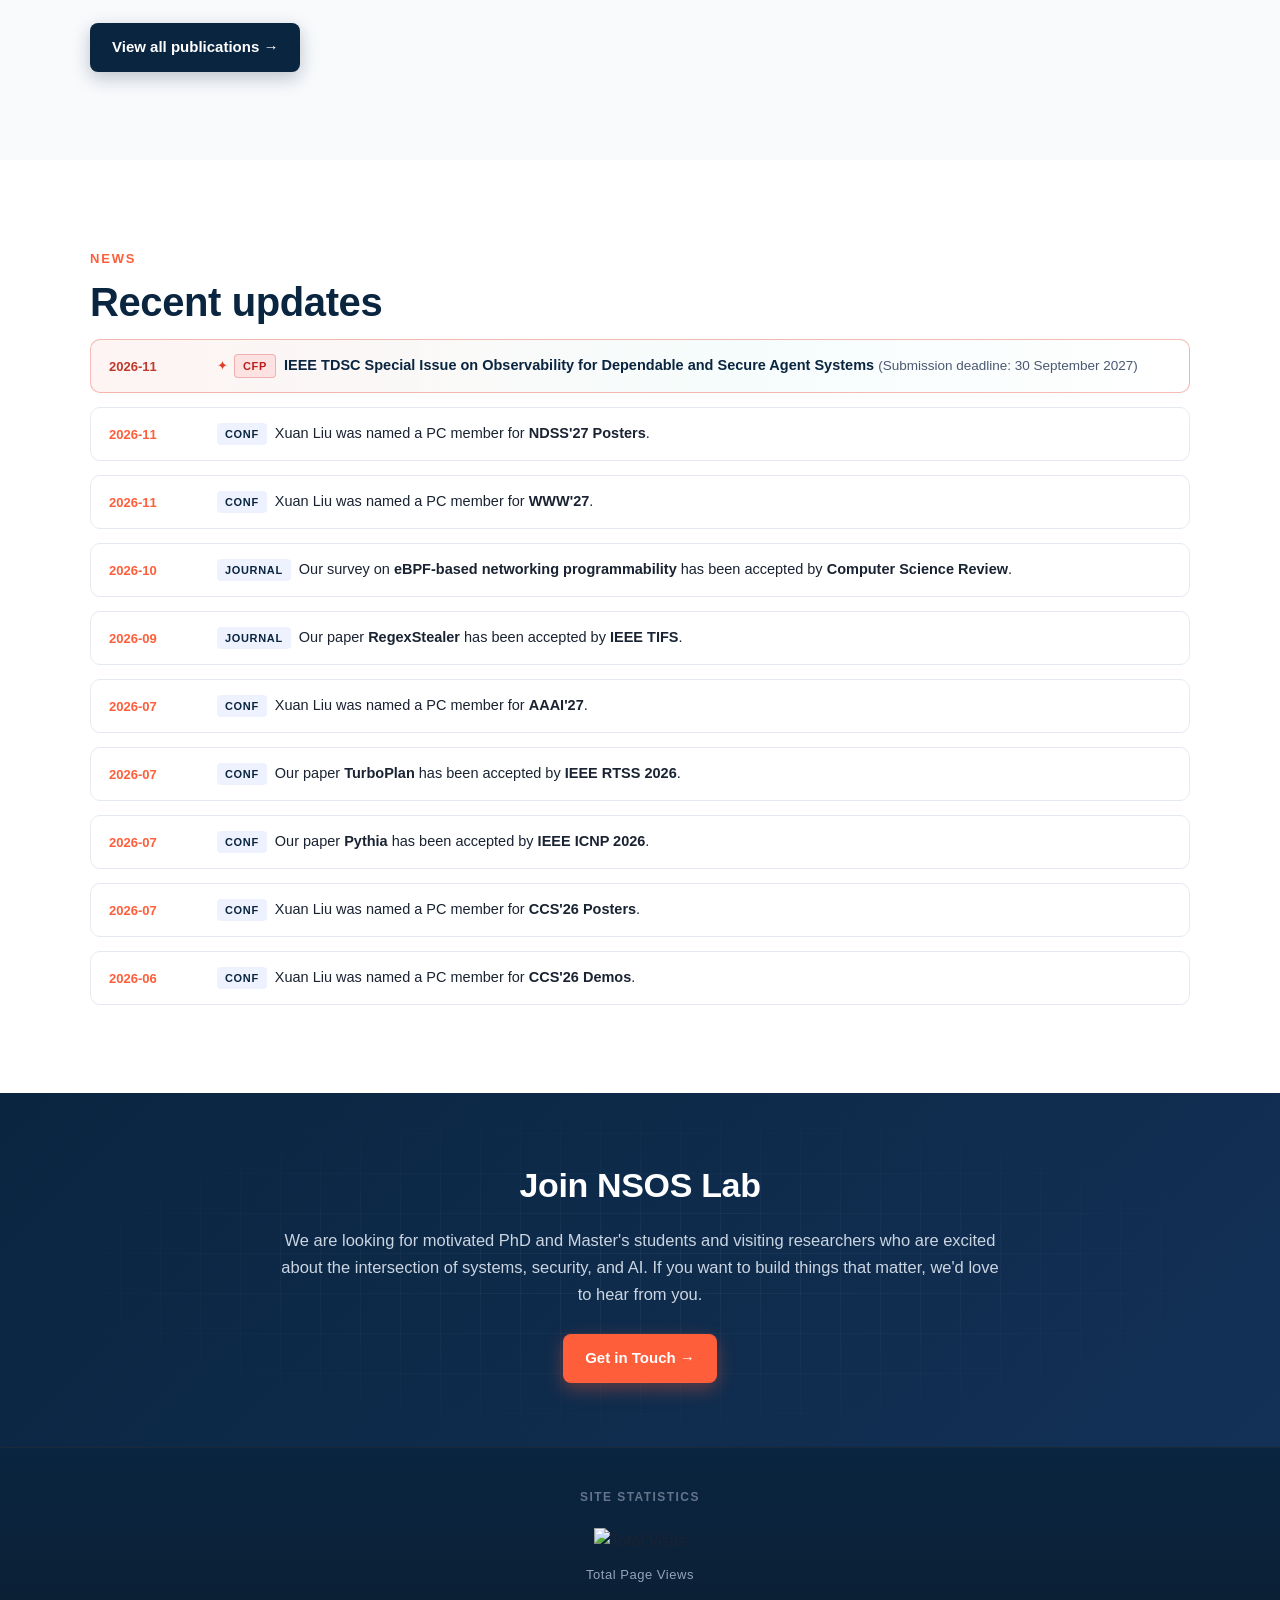
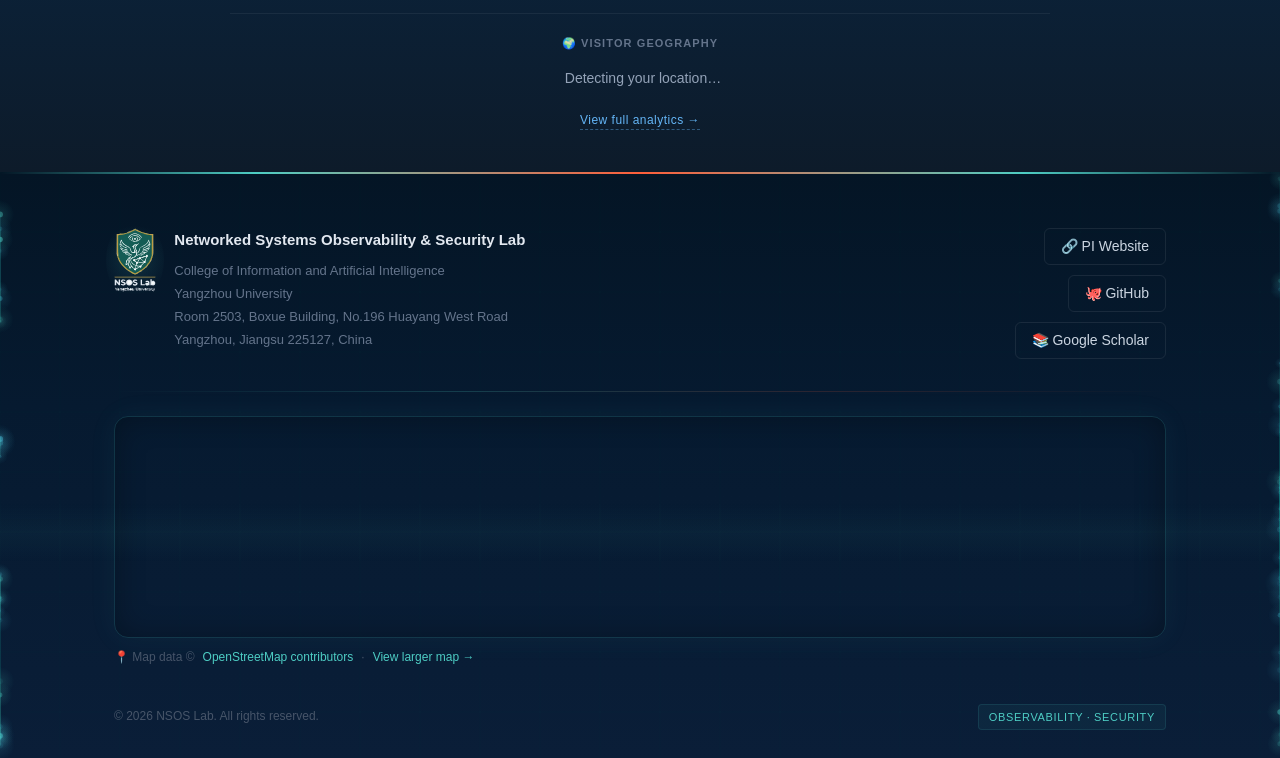
==== commit 0adf28d7: "Pinned CFP: full IEEE TDSC title with deadline, star before tag" ====
--- a/index.html
+++ b/index.html
@@ -362,6 +362,7 @@
     display:inline-block;margin-right:6px;font-size:13px;line-height:1;color:#E23D28;
     animation:starPulse 1.8s ease-in-out infinite;
   }
+  .news-deadline{font-size:13.5px;color:var(--text-soft)}
   @keyframes starPulse{
     0%,100%{opacity:.45;transform:scale(.88)}
     50%{opacity:1;transform:scale(1.18);text-shadow:0 0 8px rgba(226,61,40,.85),0 0 18px rgba(226,61,40,.45)}
@@ -802,8 +803,8 @@
 
     <div class="news-list">
       <div class="news-item pinned">
-        <div class="news-date"><span class="news-star">✦</span>2026-11</div>
-        <div class="news-body"><span class="news-tag cfp">CFP</span>Special Issue on <a href="https://www.computer.org/digital-library/journals/tq/cfp-observability-dependable-secure-agent" target="_blank" rel="noopener"><strong>Observability for Dependable and Secure Agent Systems</strong></a>.</div>
+        <div class="news-date">2026-11</div>
+        <div class="news-body"><span class="news-star">✦</span><span class="news-tag cfp">CFP</span><a href="https://www.computer.org/digital-library/journals/tq/cfp-observability-dependable-secure-agent" target="_blank" rel="noopener"><strong>IEEE TDSC Special Issue on Observability for Dependable and Secure Agent Systems</strong></a> <span class="news-deadline">(Submission deadline: 30 September 2027)</span></div>
       </div>
       <div class="news-item">
         <div class="news-date">2026-11</div>
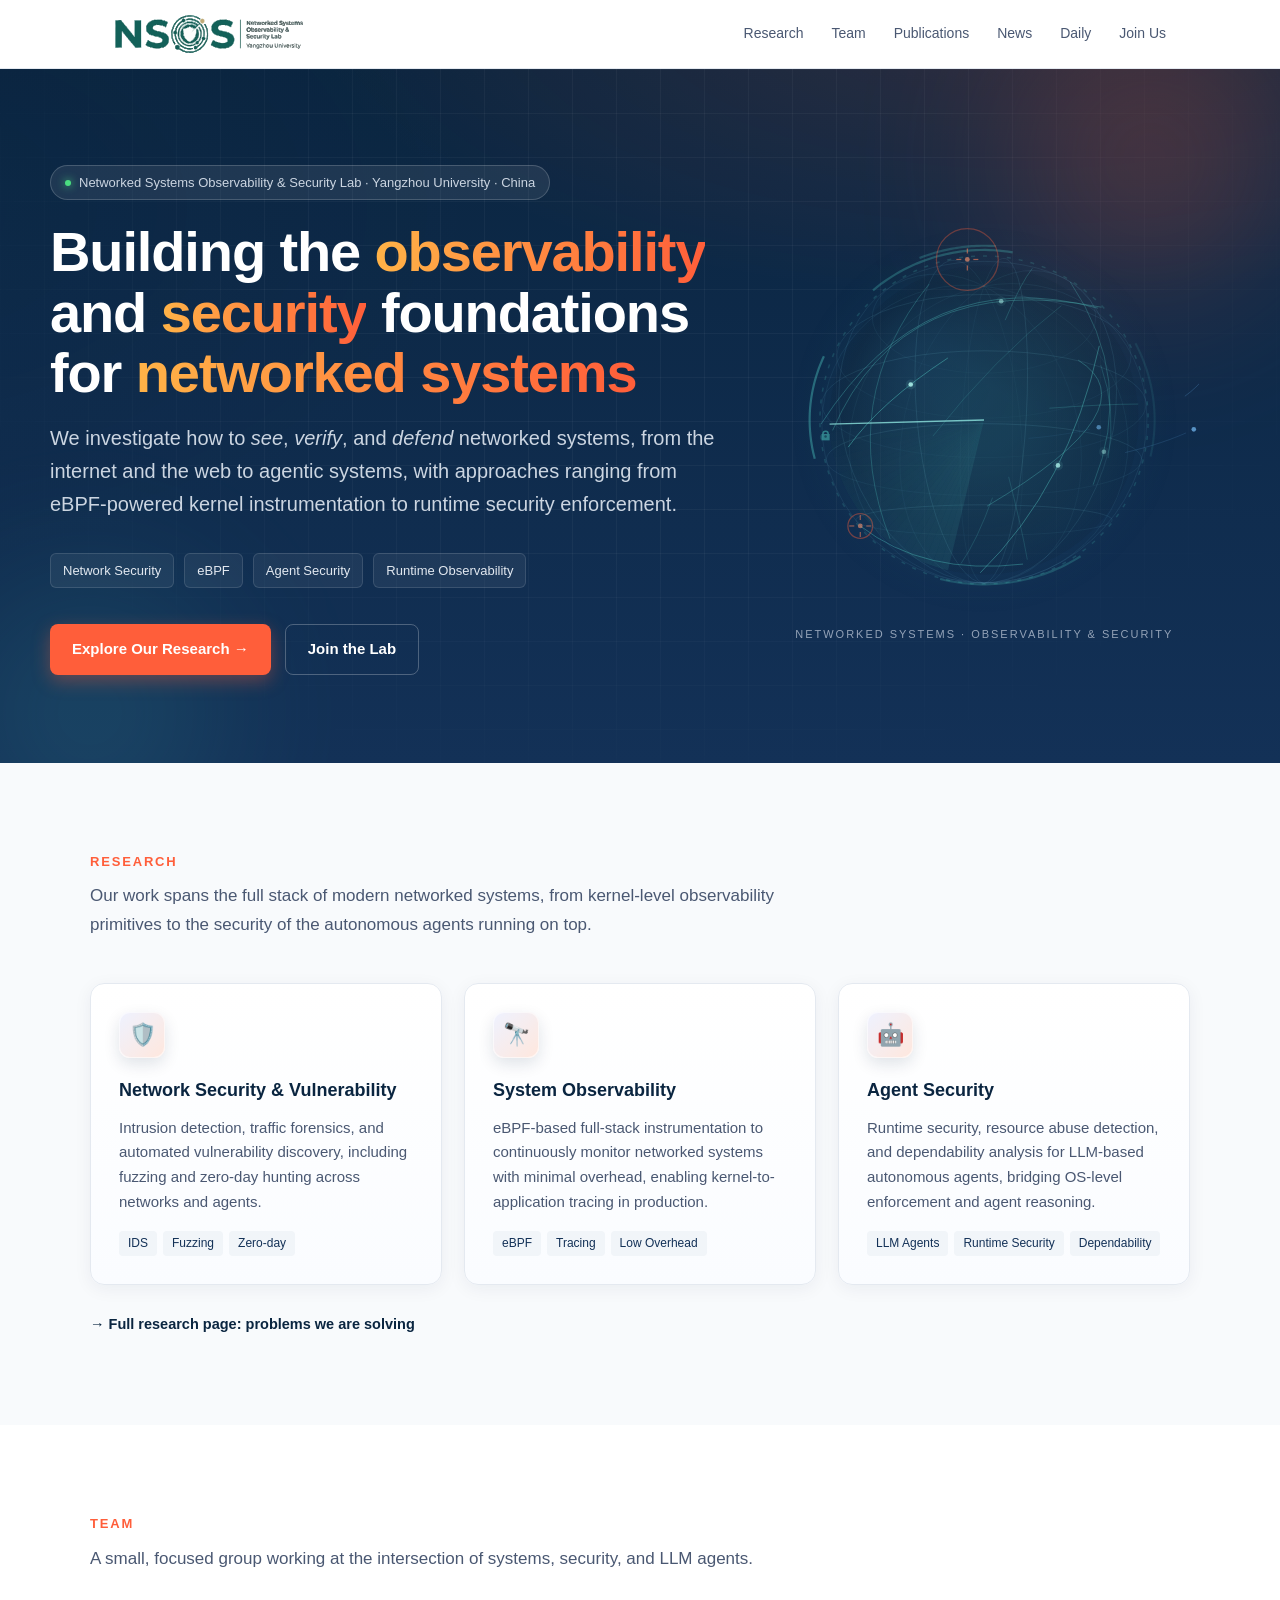
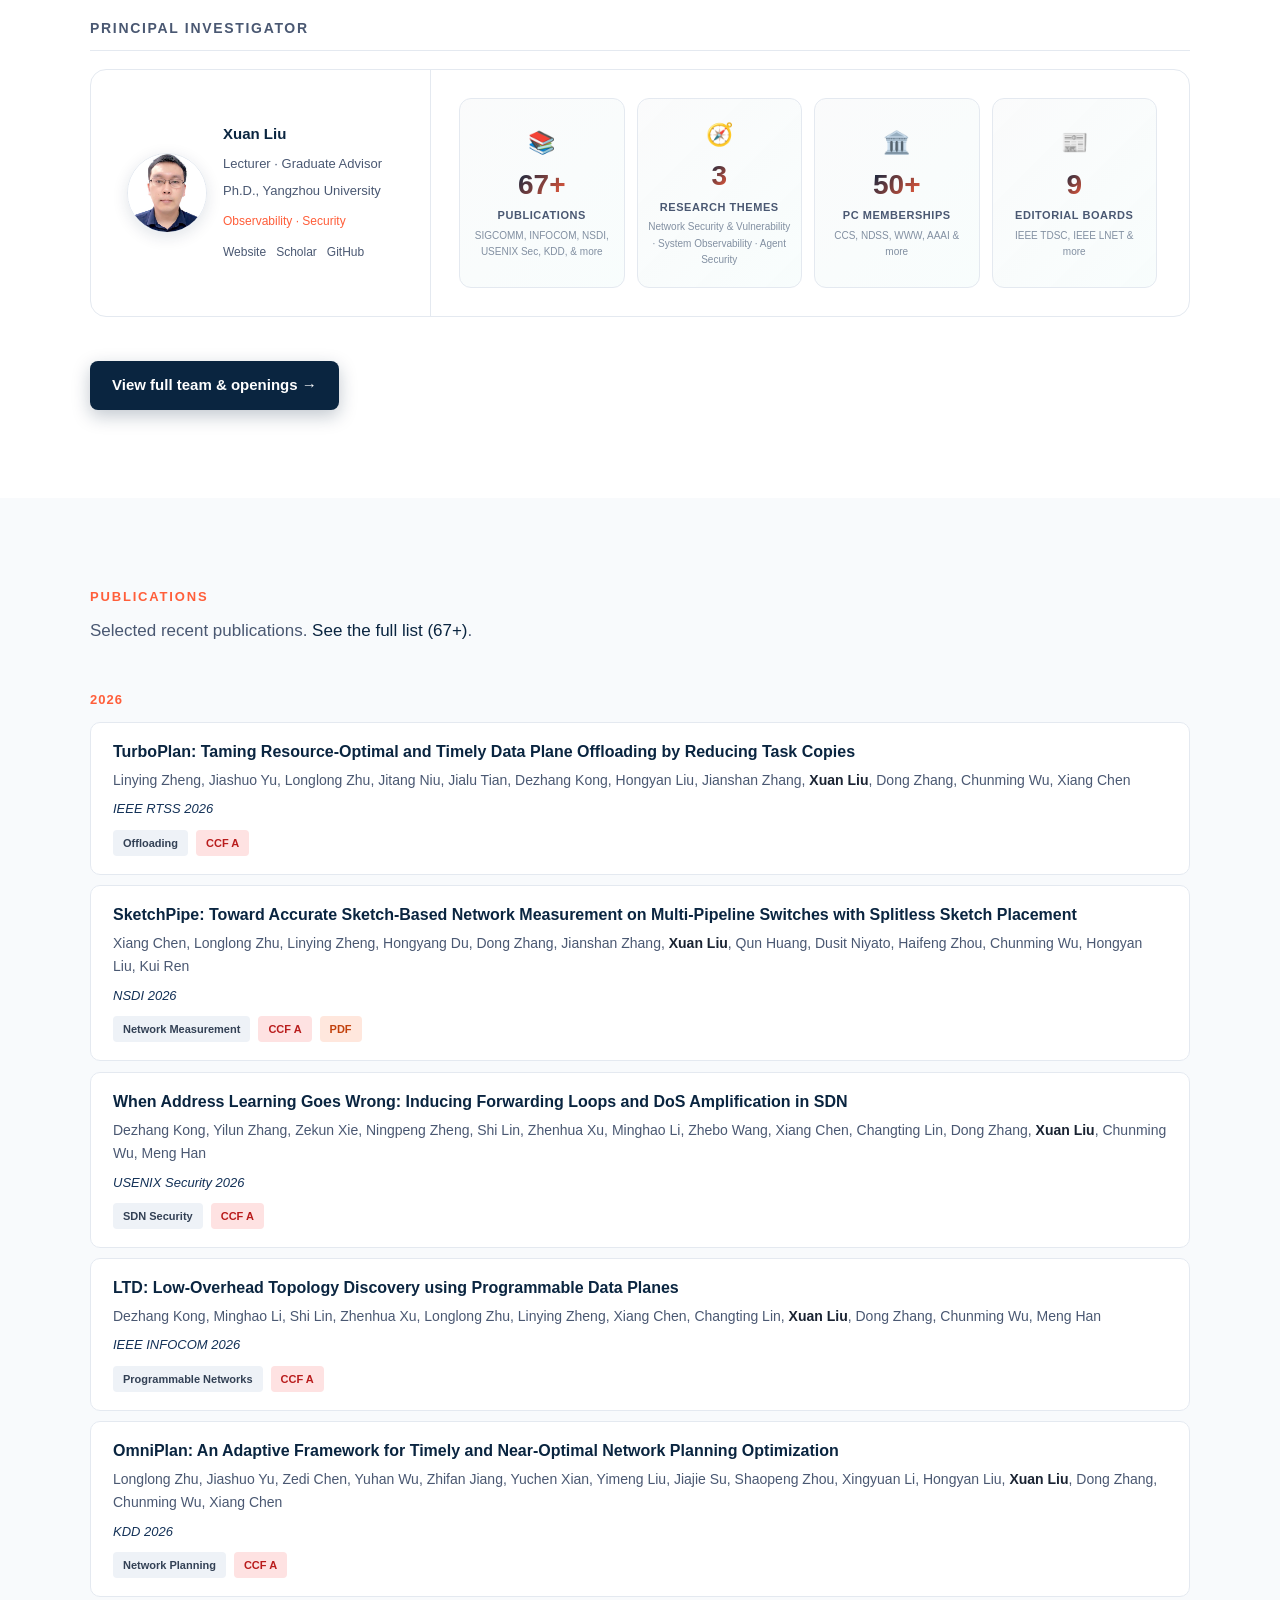
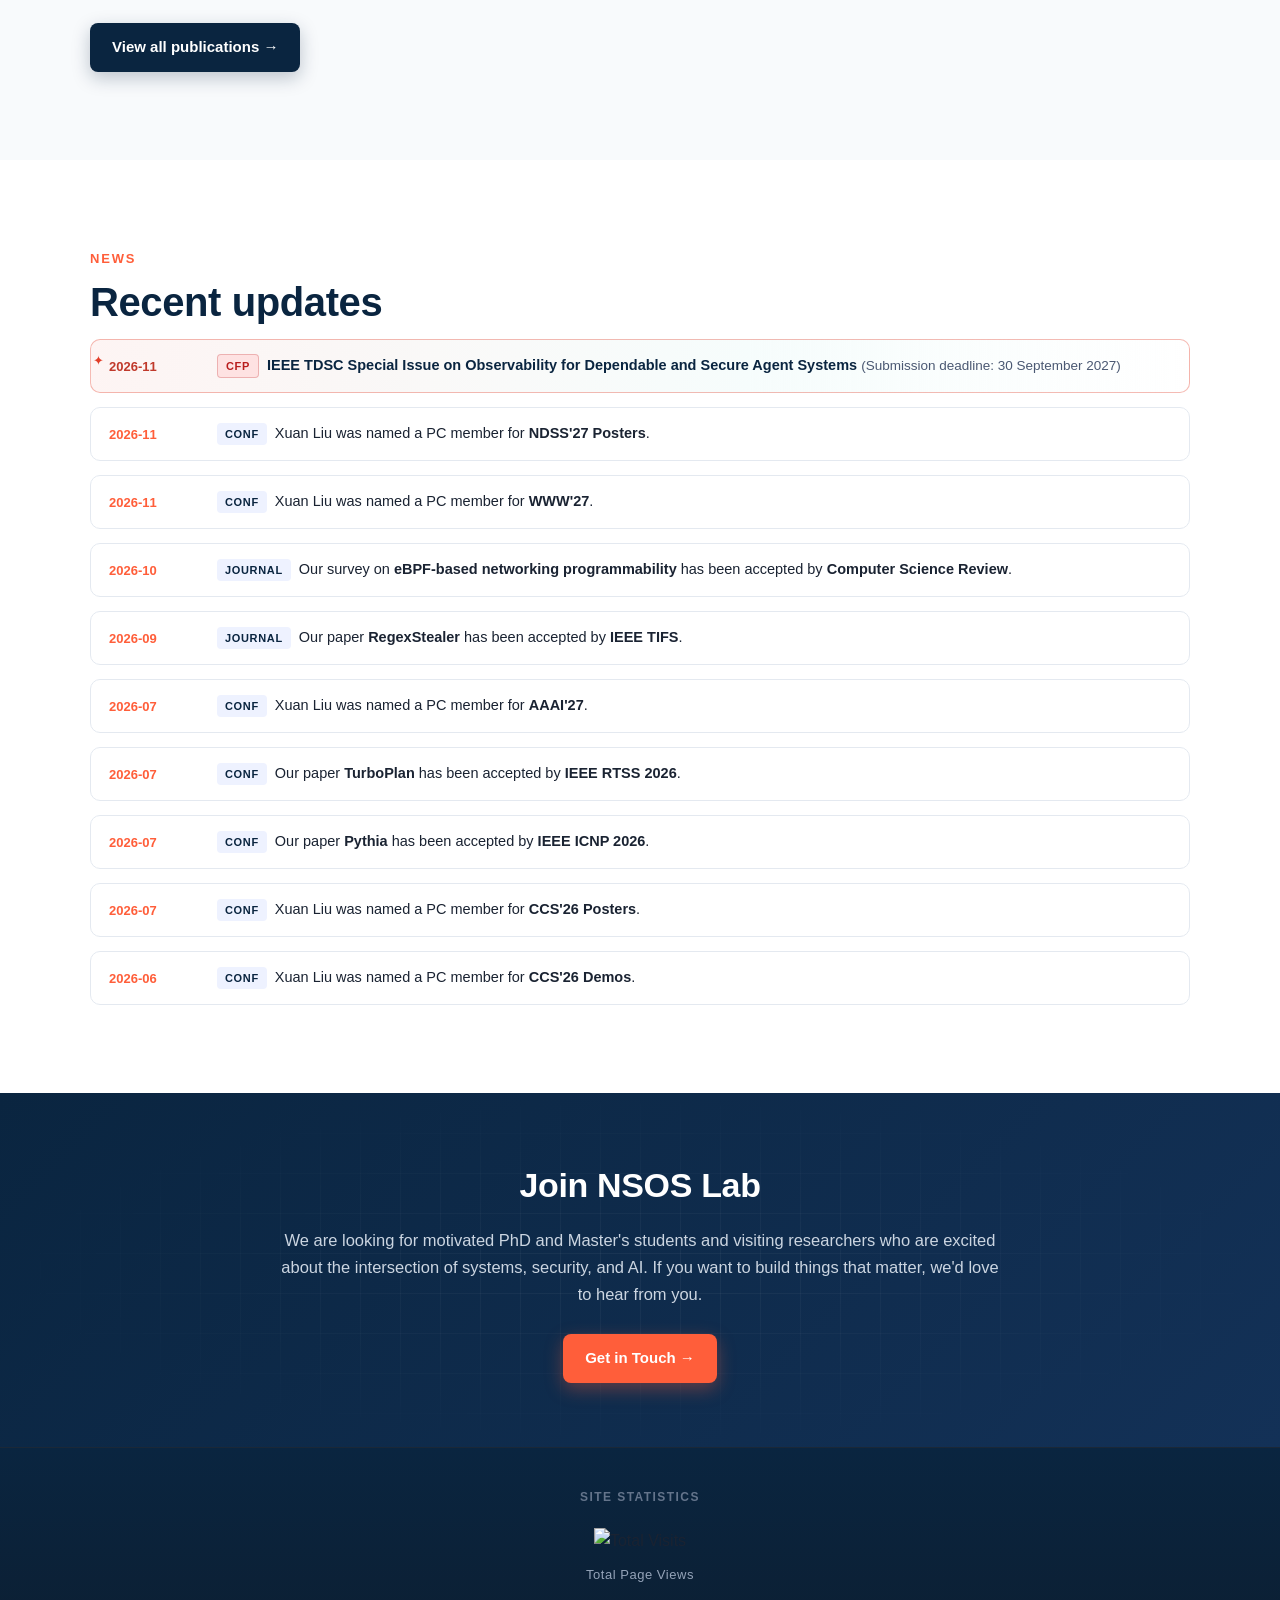
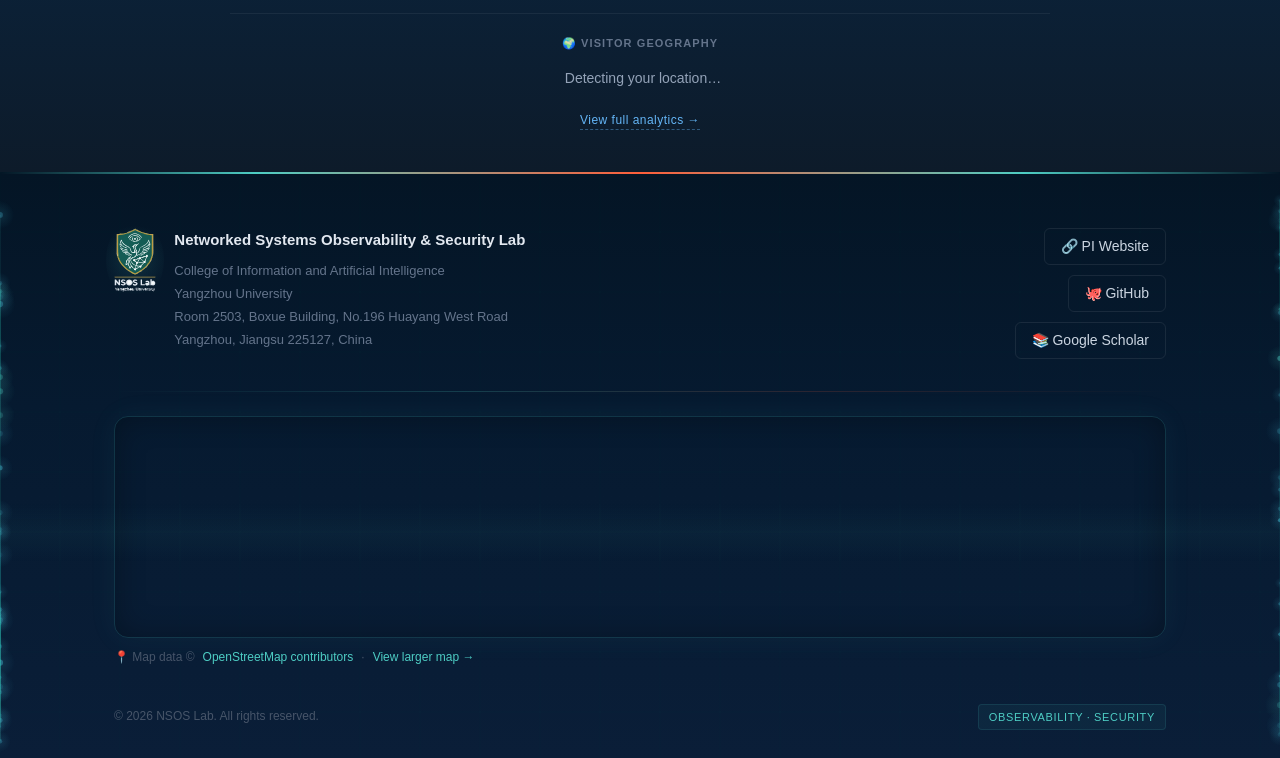
==== commit 18d22c52: "Align CFP tag with other news tags (star out of text flow)" ====
--- a/index.html
+++ b/index.html
@@ -362,6 +362,7 @@
     display:inline-block;margin-right:6px;font-size:13px;line-height:1;color:#E23D28;
     animation:starPulse 1.8s ease-in-out infinite;
   }
+  .news-item.pinned .news-star{position:absolute;left:2px;top:14px;margin:0}
   .news-deadline{font-size:13.5px;color:var(--text-soft)}
   @keyframes starPulse{
     0%,100%{opacity:.45;transform:scale(.88)}
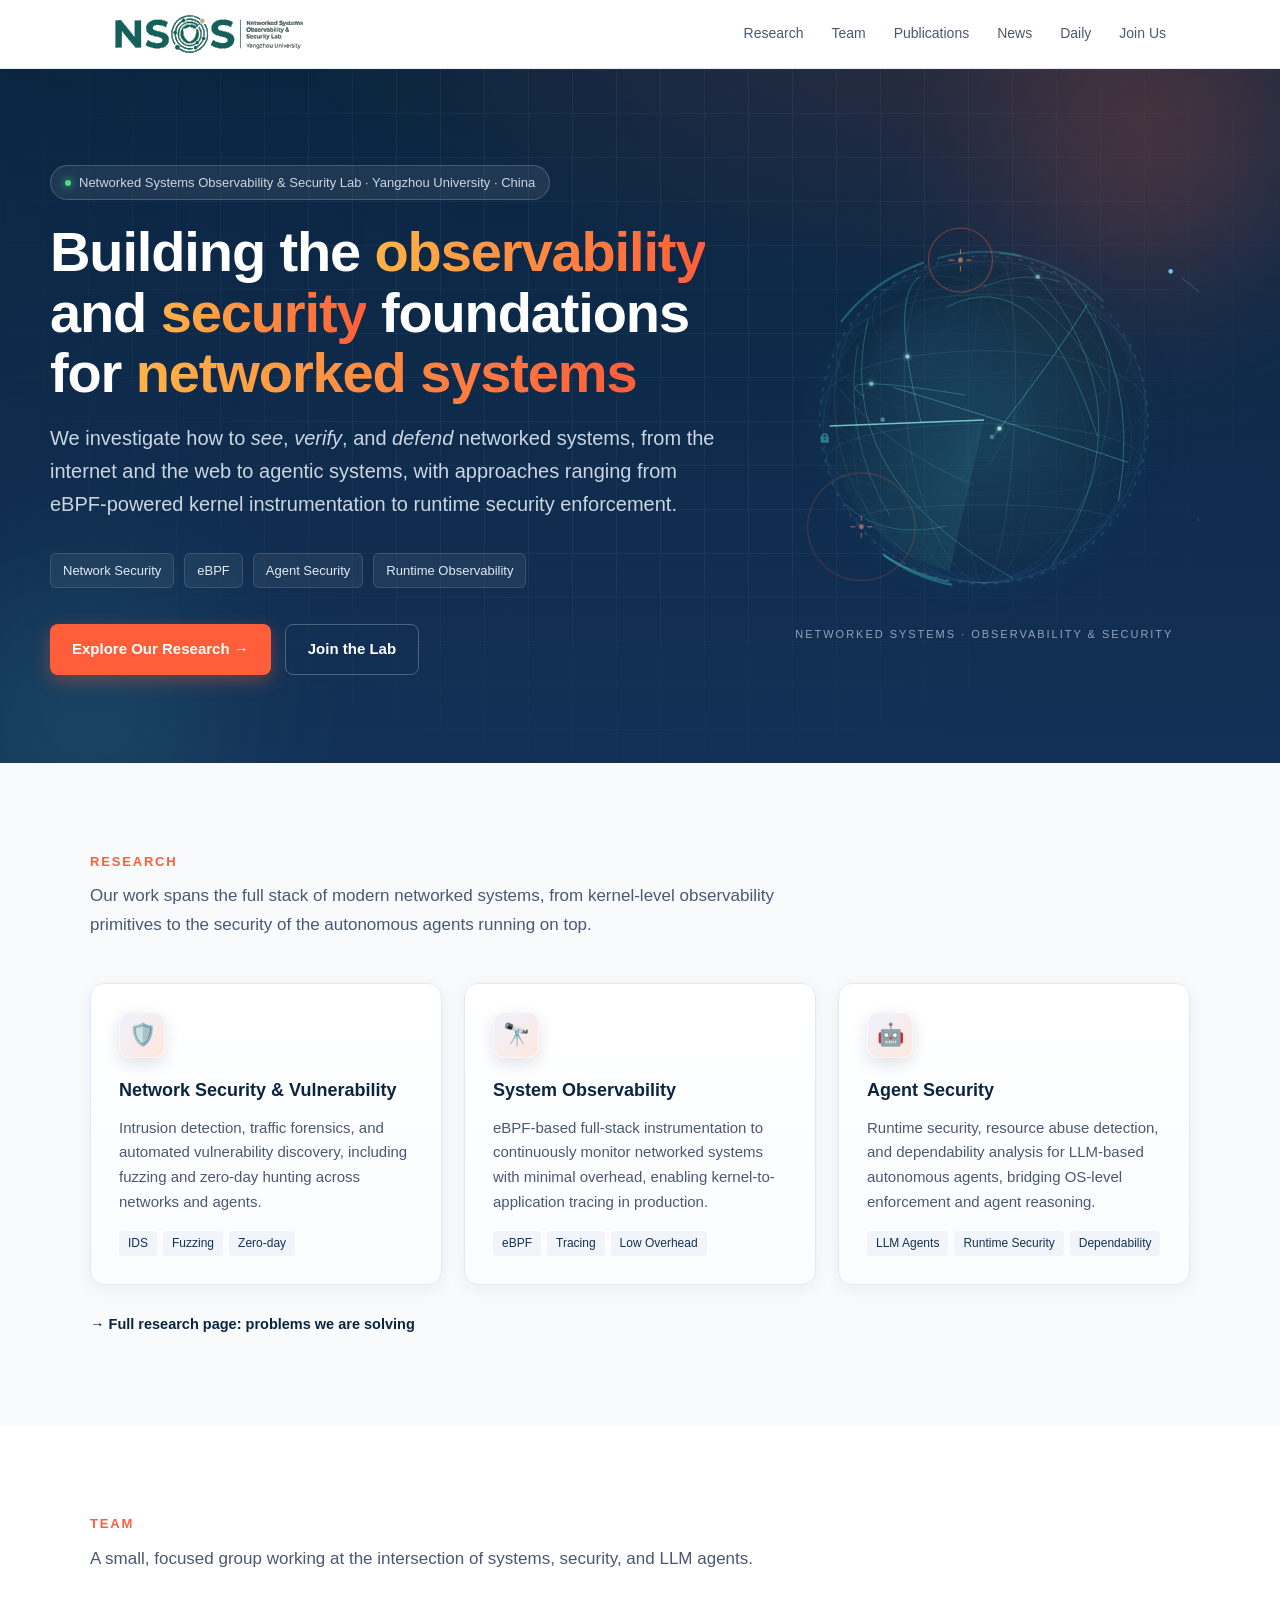
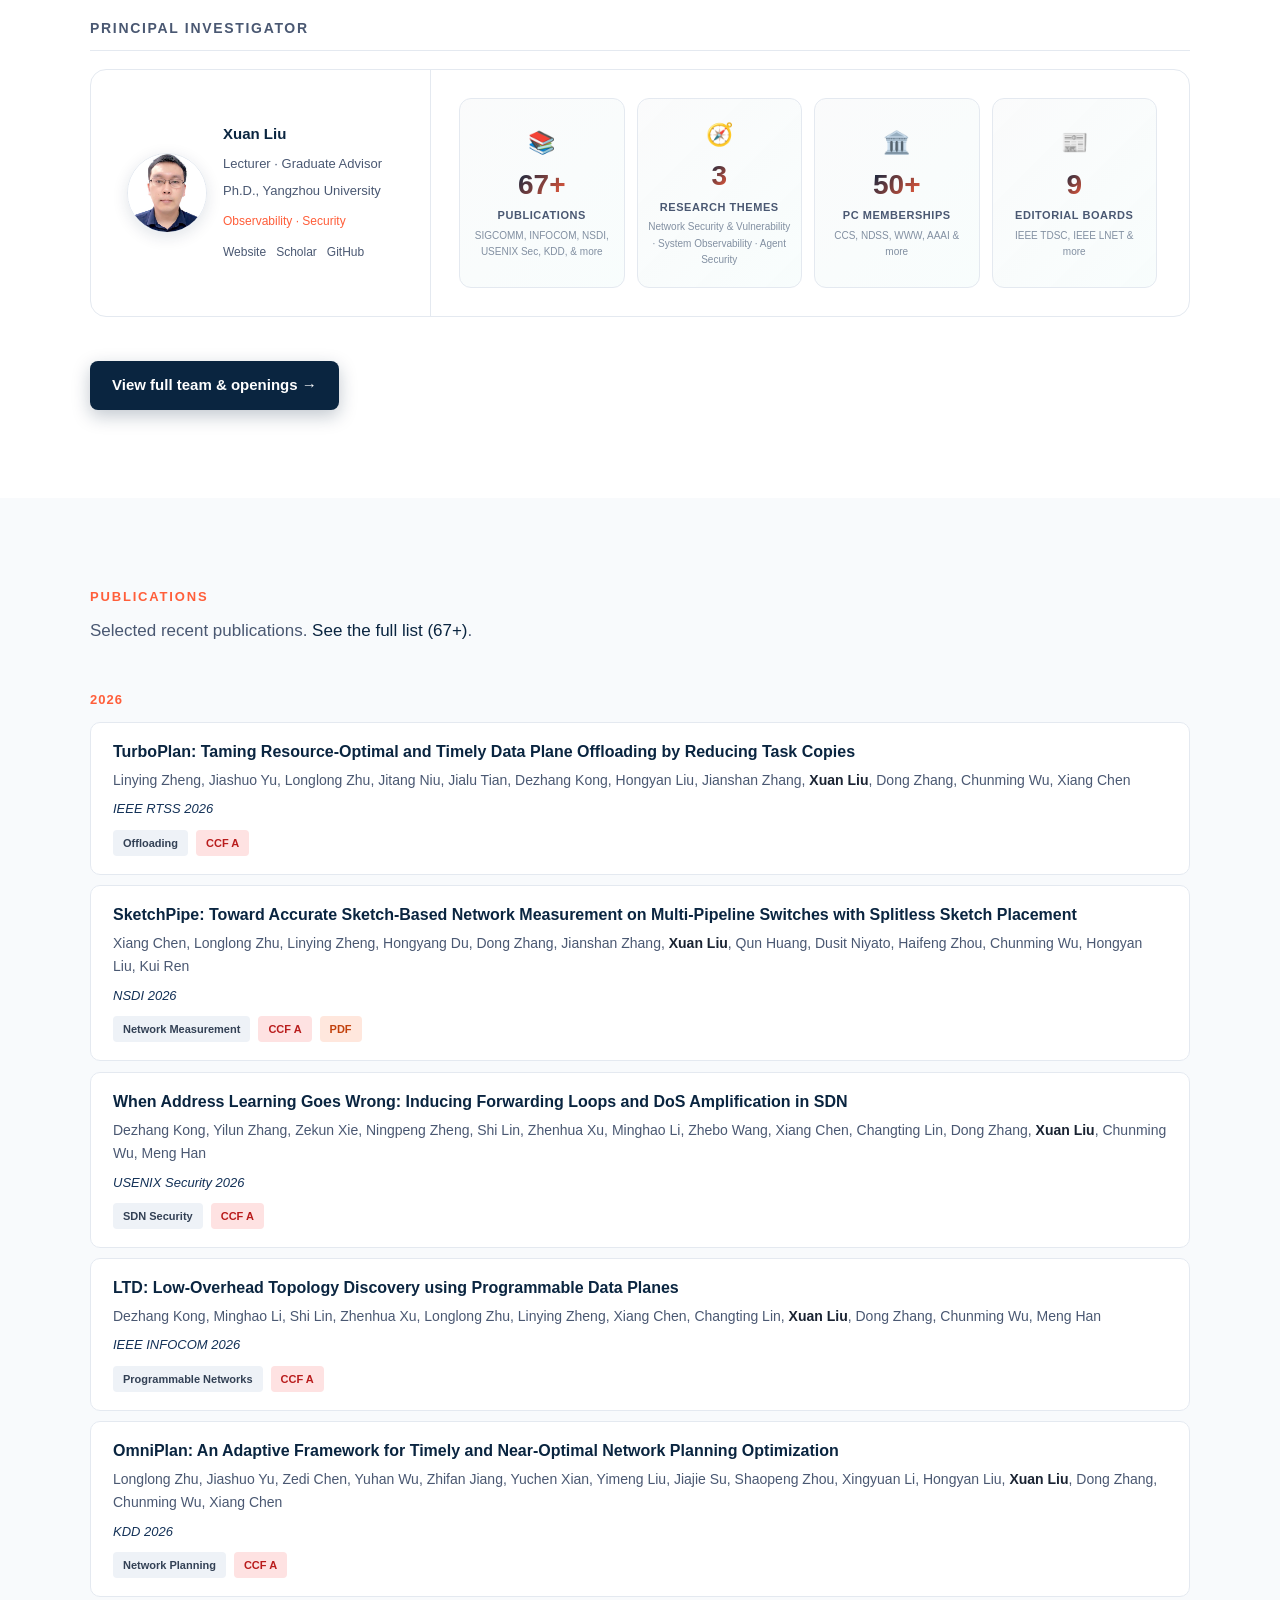
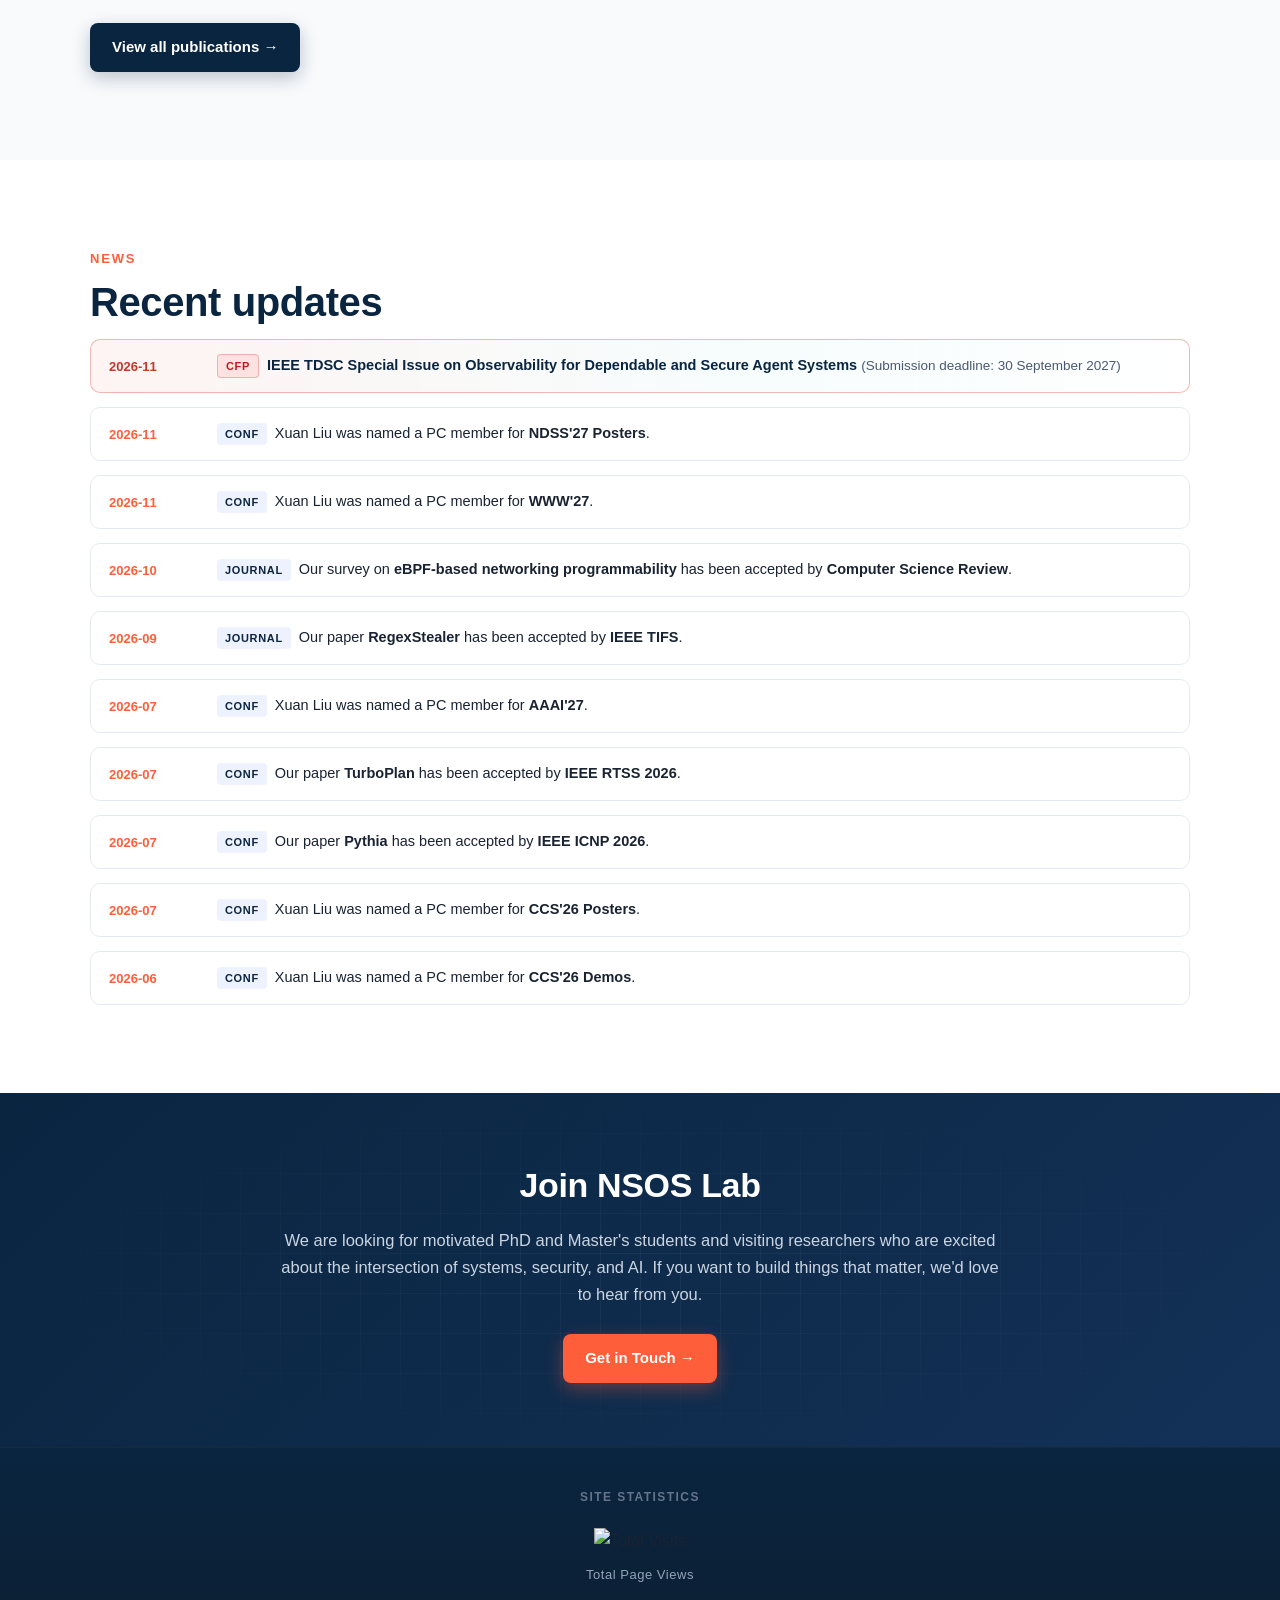
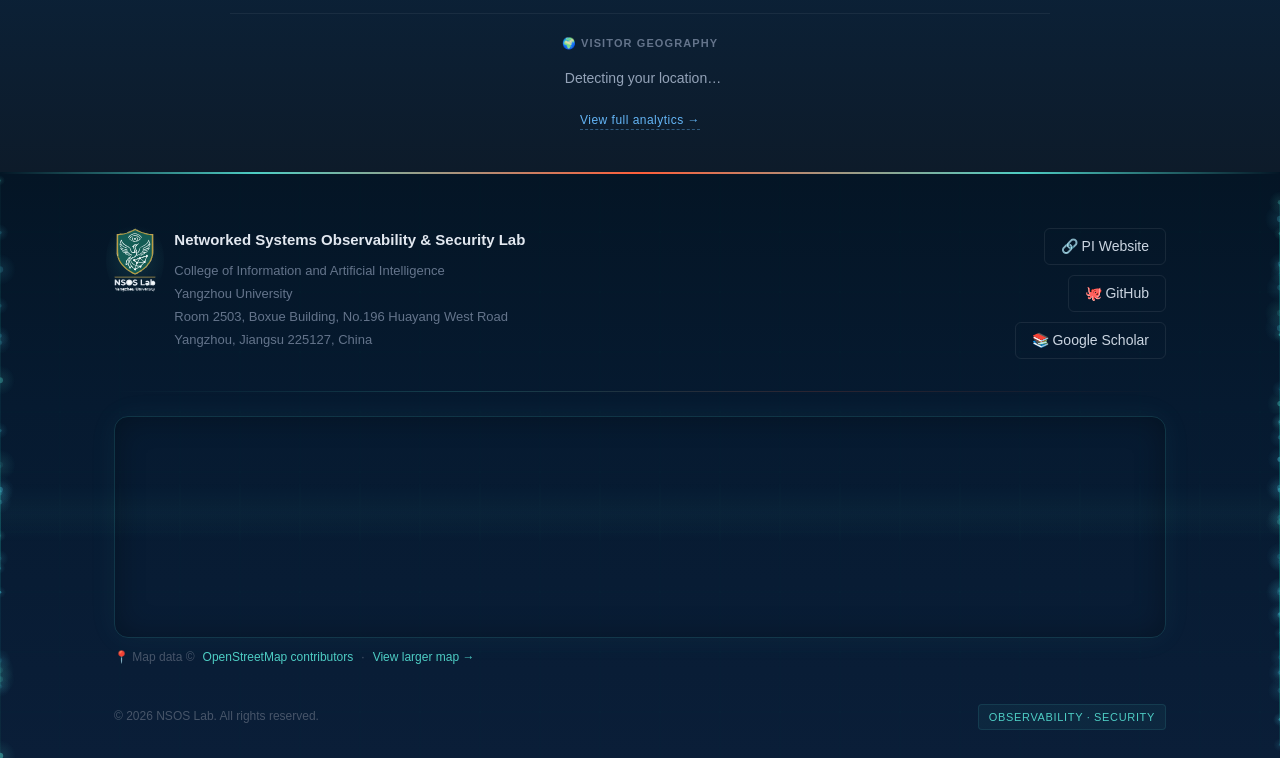
==== commit 57a5cbde: "CFP tag itself pulses/glows; remove standalone star" ====
--- a/index.html
+++ b/index.html
@@ -357,19 +357,25 @@
     50%{box-shadow:0 0 20px 2px rgba(226,61,40,.16)}
   }
   .news-item.pinned .news-date{color:#C0392B}
-  .news-tag.cfp{background:#FEE2E2;color:#B91C1C;border:1px solid rgba(185,28,28,.25)}
-  .news-star{
-    display:inline-block;margin-right:6px;font-size:13px;line-height:1;color:#E23D28;
-    animation:starPulse 1.8s ease-in-out infinite;
-  }
-  .news-item.pinned .news-star{position:absolute;left:2px;top:14px;margin:0}
+  .news-tag.cfp{
+    background:#FEE2E2;color:#B91C1C;border:1px solid rgba(185,28,28,.25);
+    animation:cfpGlow 1.8s ease-in-out infinite;
+  }
   .news-deadline{font-size:13.5px;color:var(--text-soft)}
-  @keyframes starPulse{
-    0%,100%{opacity:.45;transform:scale(.88)}
-    50%{opacity:1;transform:scale(1.18);text-shadow:0 0 8px rgba(226,61,40,.85),0 0 18px rgba(226,61,40,.45)}
+  @keyframes cfpGlow{
+    0%,100%{
+      color:#B91C1C;border-color:rgba(185,28,28,.25);
+      box-shadow:0 0 0 0 rgba(226,61,40,0);
+      text-shadow:0 0 0 rgba(226,61,40,0);
+    }
+    50%{
+      color:#E23D28;border-color:rgba(226,61,40,.75);
+      box-shadow:0 0 10px rgba(226,61,40,.55),0 0 18px rgba(226,61,40,.22);
+      text-shadow:0 0 8px rgba(226,61,40,.8),0 0 16px rgba(226,61,40,.4);
+    }
   }
   @media (prefers-reduced-motion:reduce){
-    .news-item.pinned,.news-star{animation:none}
+    .news-item.pinned,.news-tag.cfp{animation:none}
   }
 
   /* ===== Join Us ===== */
@@ -805,7 +811,7 @@
     <div class="news-list">
       <div class="news-item pinned">
         <div class="news-date">2026-11</div>
-        <div class="news-body"><span class="news-star">✦</span><span class="news-tag cfp">CFP</span><a href="https://www.computer.org/digital-library/journals/tq/cfp-observability-dependable-secure-agent" target="_blank" rel="noopener"><strong>IEEE TDSC Special Issue on Observability for Dependable and Secure Agent Systems</strong></a> <span class="news-deadline">(Submission deadline: 30 September 2027)</span></div>
+        <div class="news-body"><span class="news-tag cfp">CFP</span><a href="https://www.computer.org/digital-library/journals/tq/cfp-observability-dependable-secure-agent" target="_blank" rel="noopener"><strong>IEEE TDSC Special Issue on Observability for Dependable and Secure Agent Systems</strong></a> <span class="news-deadline">(Submission deadline: 30 September 2027)</span></div>
       </div>
       <div class="news-item">
         <div class="news-date">2026-11</div>
